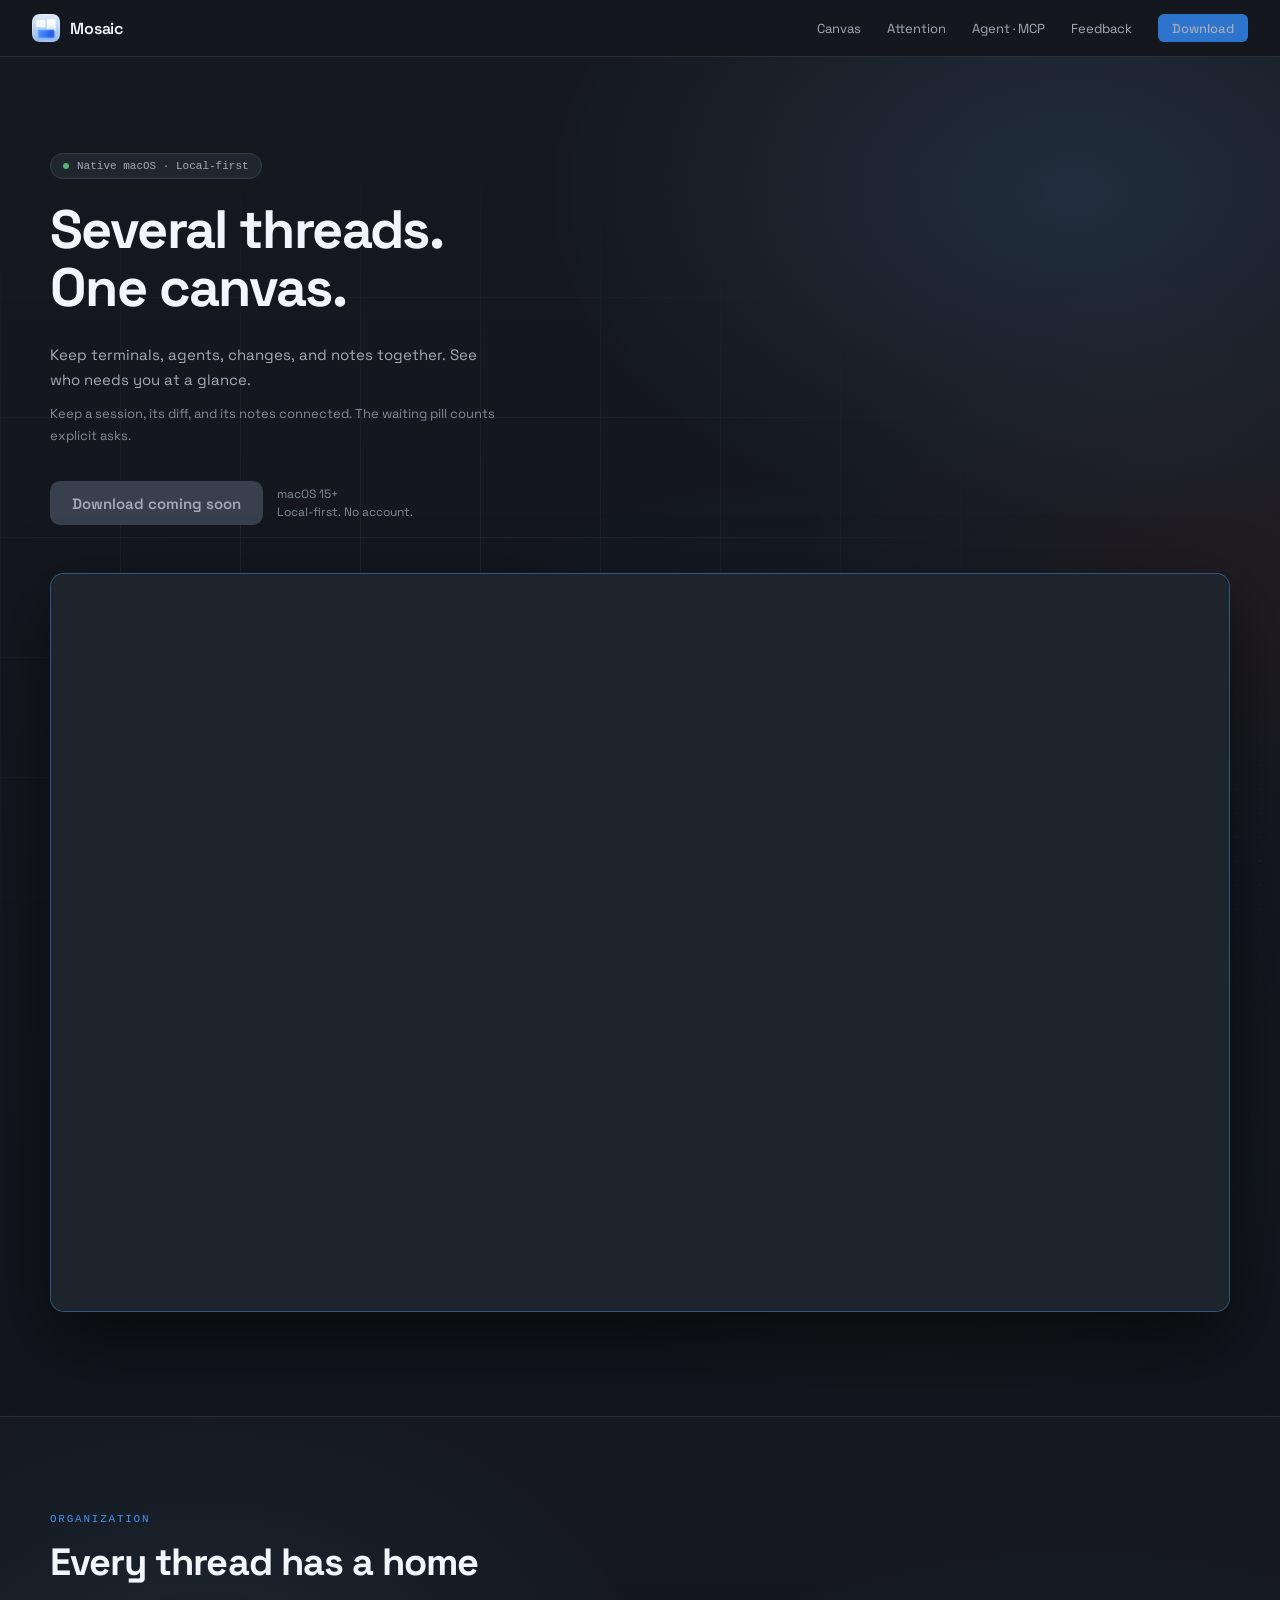
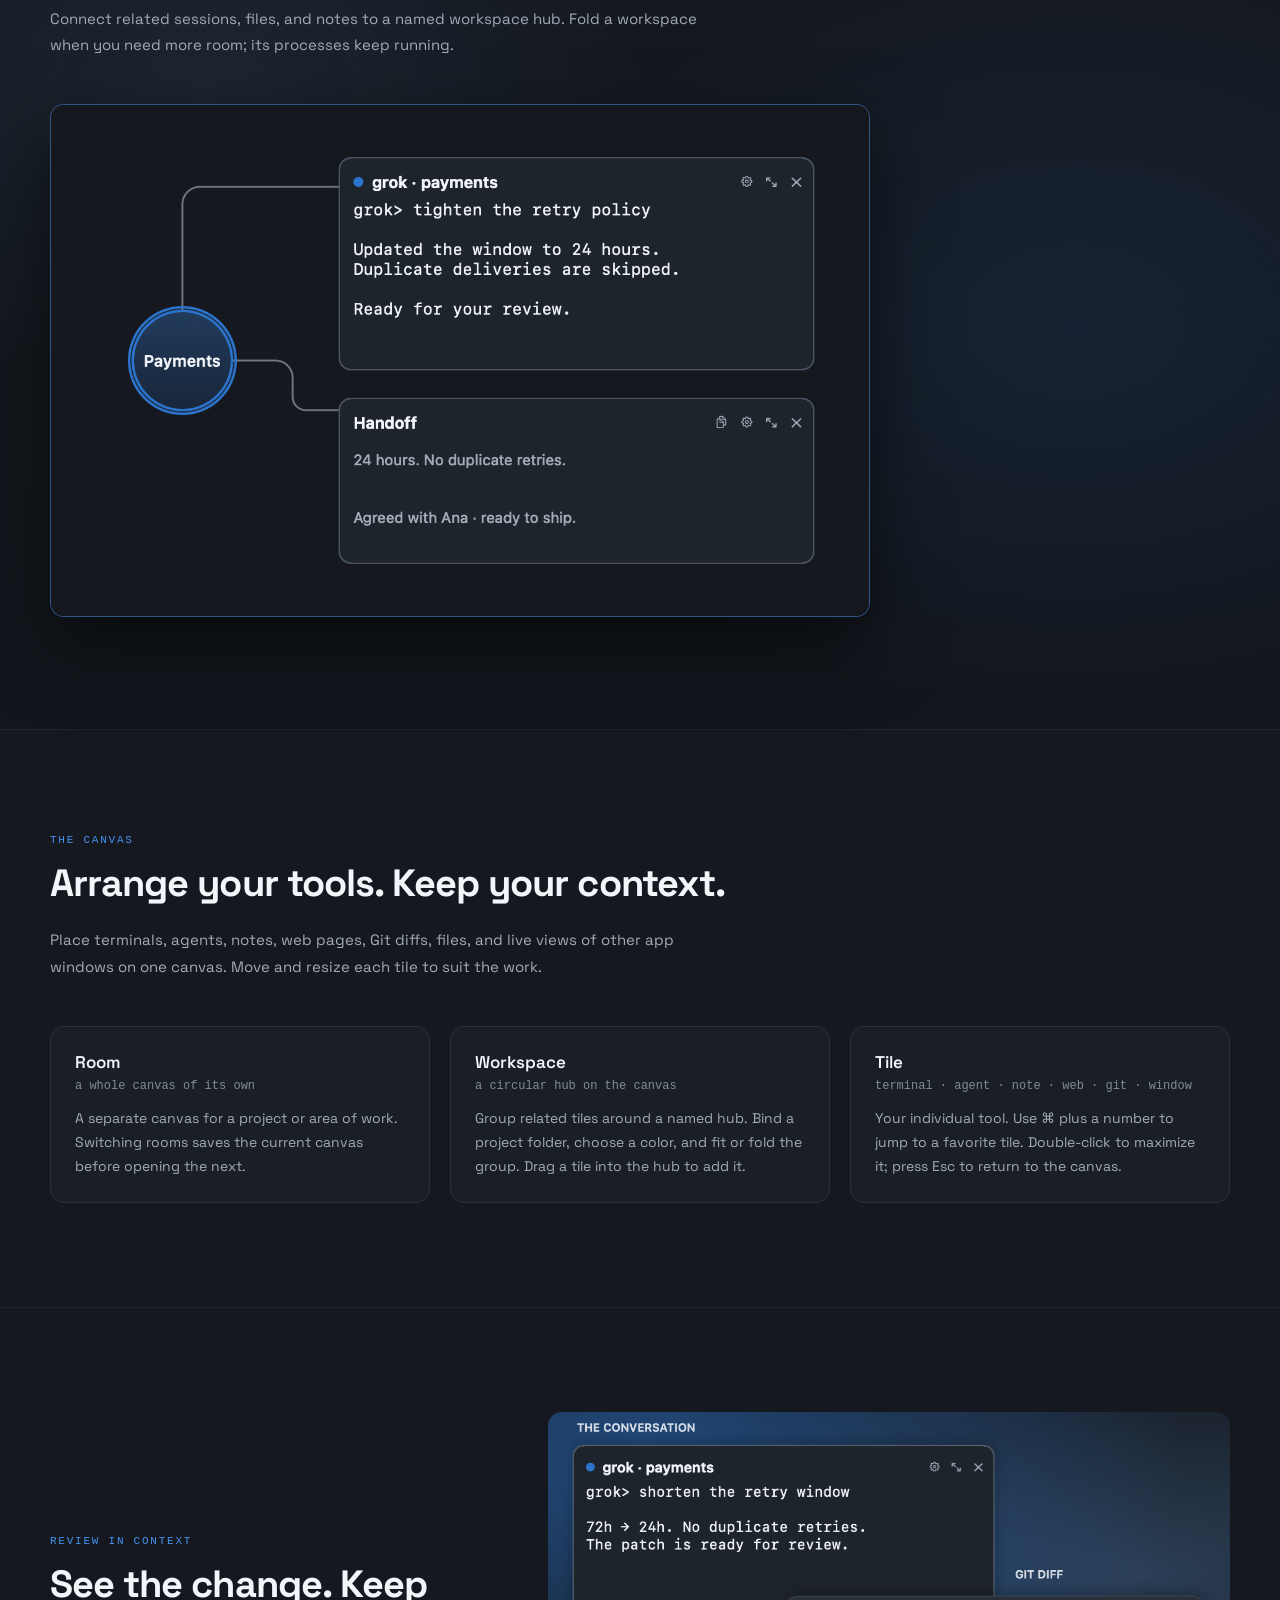
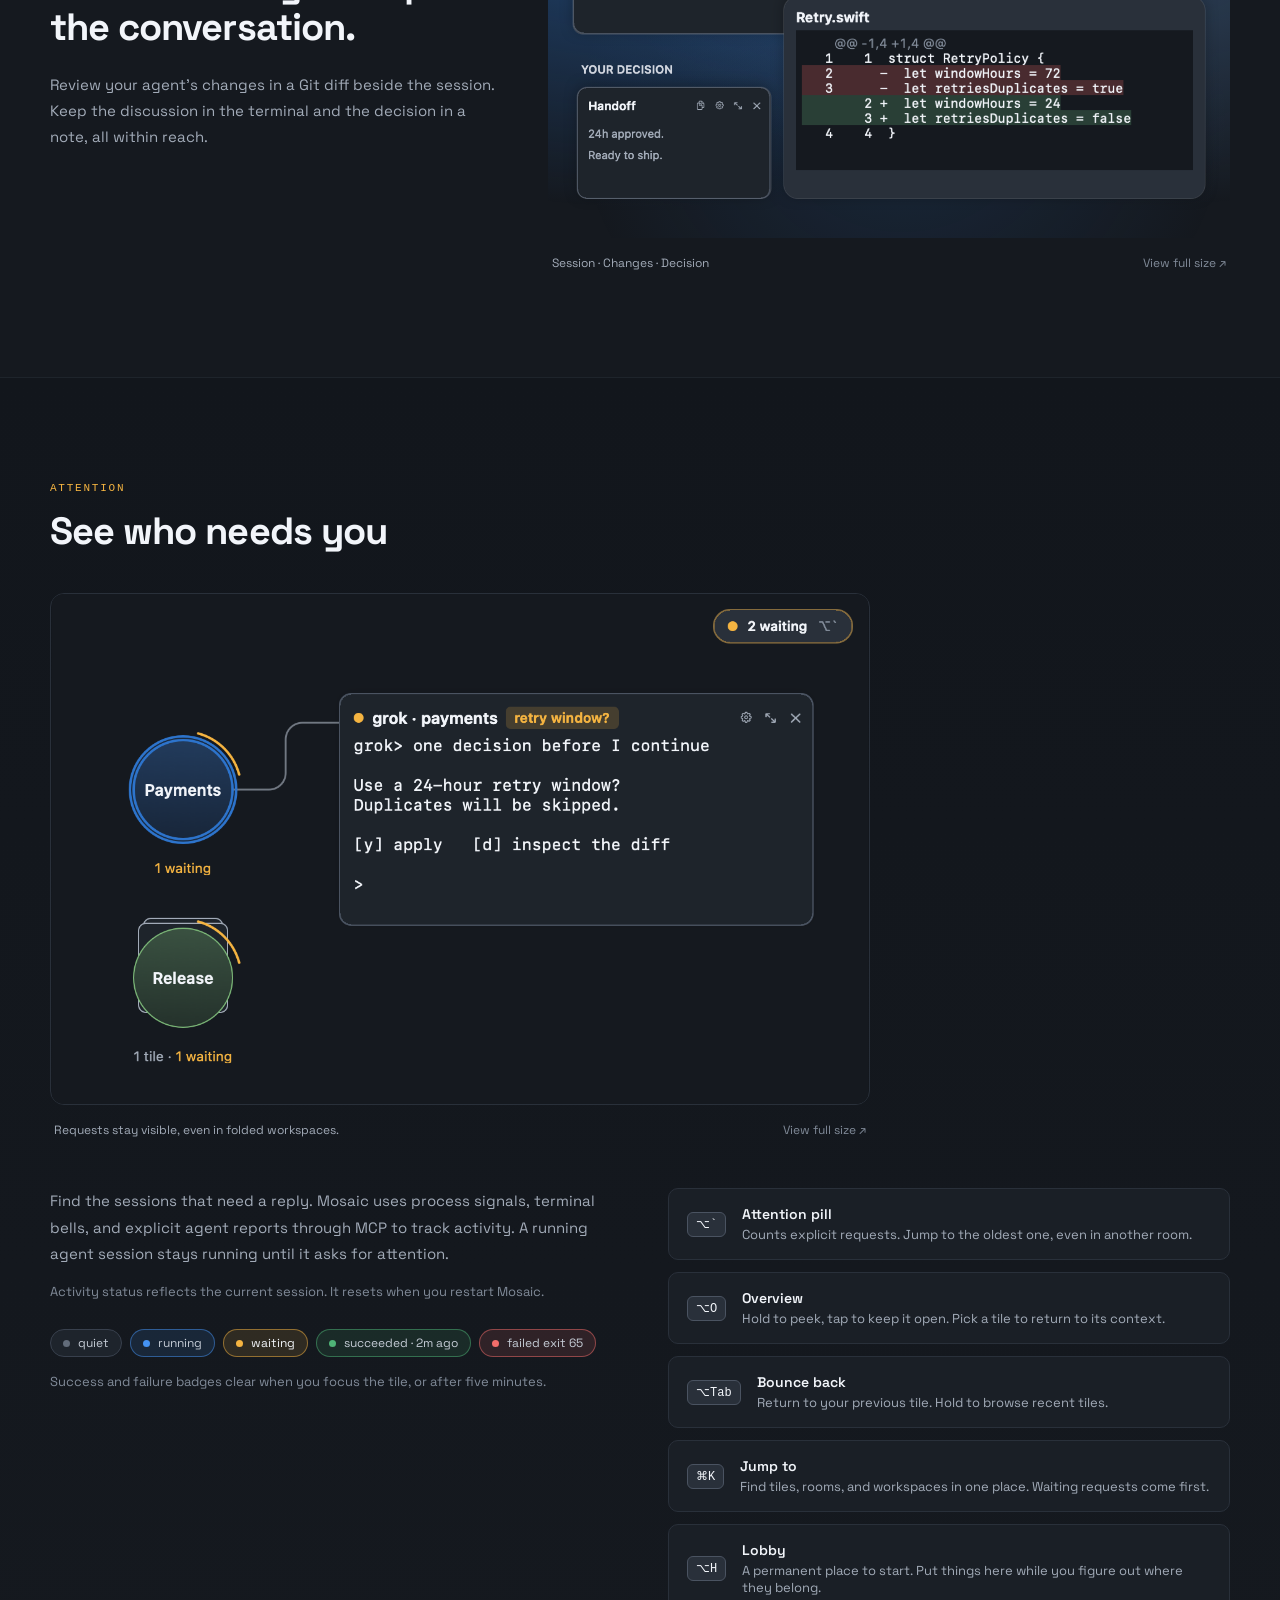
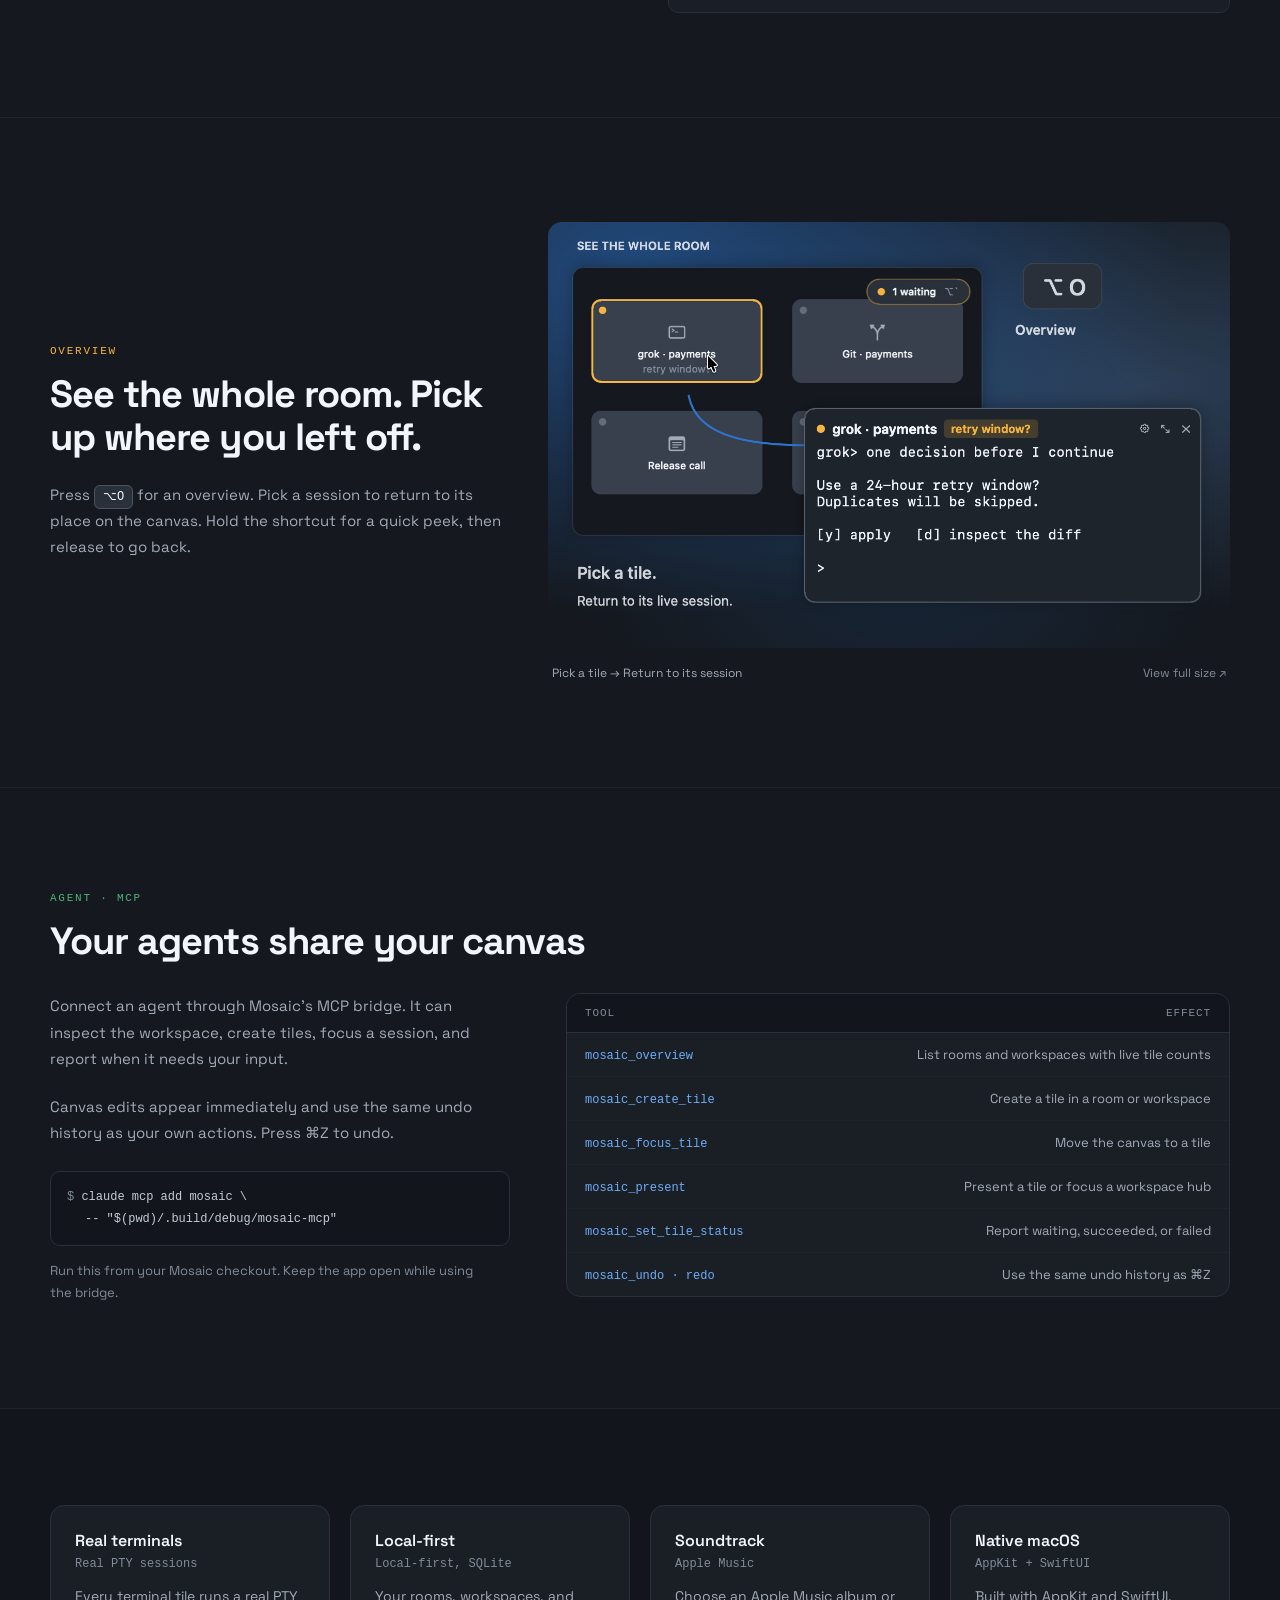
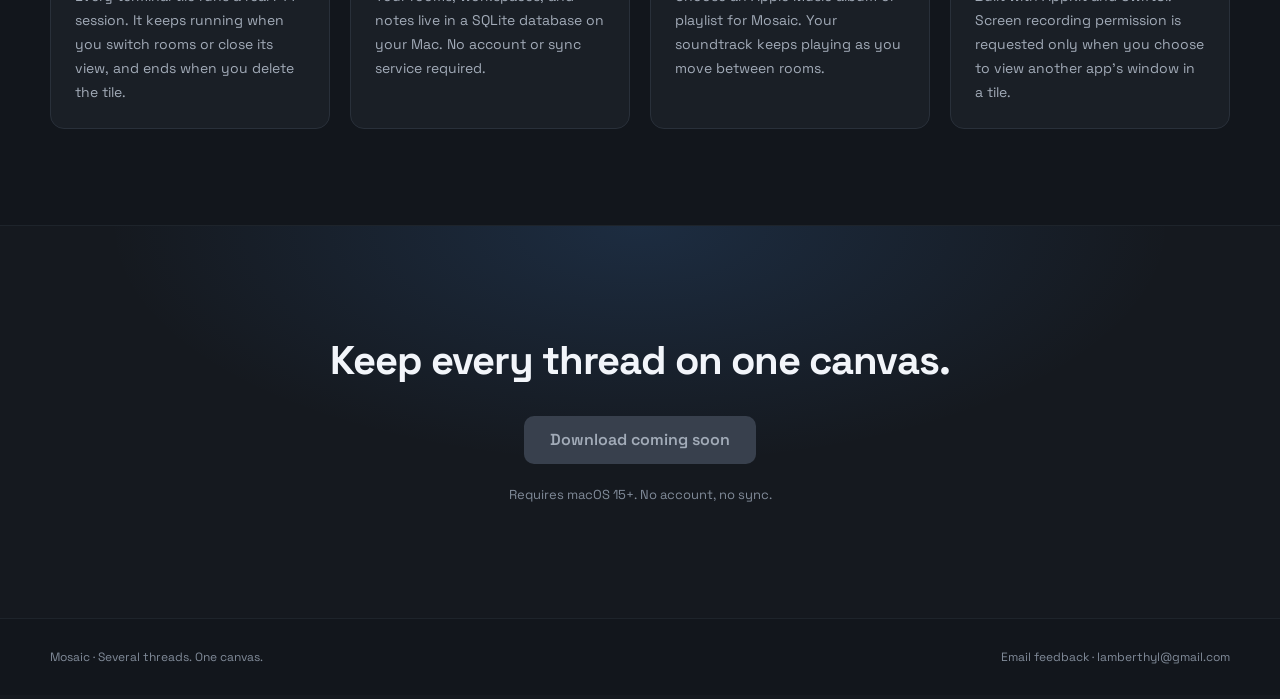
==== index.html @ 49220771 "Give the download notes stable ids The Mosaic publish pipeline replaces these two elements so a prev" ====
<!DOCTYPE html>
<html lang="en">
<head>
  <meta charset="utf-8">
  <meta name="viewport" content="width=device-width, initial-scale=1">
  <title>Mosaic — Several threads. One canvas.</title>
  <meta name="description" content="Keep terminals, agents, changes, and notes together. See who needs you. Native macOS. Local-first.">
  <meta property="og:title" content="Mosaic">
  <meta property="og:description" content="Several threads. One canvas.。">
  <meta property="og:image" content="assets/hero-hubs-dark.png">
  <meta name="theme-color" content="#15191F">
  <link rel="icon" type="image/png" href="assets/favicon.png">
  <link rel="apple-touch-icon" href="assets/apple-touch-icon.png">
  <link rel="preconnect" href="https://fonts.googleapis.com">
  <link rel="preconnect" href="https://fonts.gstatic.com" crossorigin>
  <link href="https://fonts.googleapis.com/css2?family=Space+Grotesk:wght@400;500;600;700&amp;display=swap" rel="stylesheet">
  <link rel="stylesheet" href="styles.css">
</head>
<body>
  <nav class="nav">
    <a class="brand" href="./">
      <img src="assets/icon.png" width="28" height="28" alt="">
      Mosaic
    </a>
    <div class="nav-links">
      <a href="#canvas">Canvas</a>
      <a href="#attention">Attention</a>
      <a href="#agent">Agent · MCP</a>
      <a href="mailto:lamberthyl@gmail.com?subject=Mosaic%20Feedback">Feedback</a>
      <a class="btn" href="#download">Download</a>
    </div>
  </nav>

  <header class="hero">
    <div class="hero-grid-a"></div>
    <div class="hero-grid-b"></div>
    <div class="hero-inner">
      <div class="hero-copy">
        <div class="kicker"><span class="live"></span>Native macOS · Local-first</div>
        <h1>Several threads.<br>One canvas.</h1>
        <p class="hero-description">Keep terminals, agents, changes, and notes together. See who needs you at a glance.</p>
        <p class="en-sub">Keep a session, its diff, and its notes connected. The waiting pill counts explicit asks.</p>
        <div class="cta-row">
          <span class="btn btn-lg btn-disabled" aria-disabled="true">Download coming soon</span>
          <span class="cta-note" id="mosaic-download-note">macOS 15+<br>Local-first. No account.</span>
        </div>
      </div>
      <figure class="hero-frame">
        <picture>
          <source type="image/webp" media="(max-width: 767px)" srcset="assets/tour-ground-dark.webp">
          <source media="(max-width: 767px)" srcset="assets/tour-ground-dark.png">
          <source type="image/webp" srcset="assets/hero-hubs-dark.webp">
          <img
            src="assets/hero-hubs-dark.png"
            width="1440"
            height="900"
            fetchpriority="high"
            decoding="async"
            alt="The Payments Hub on the Mosaic canvas, connected to its session and notes.">
        </picture>
      </figure>
    </div>
  </header>

  <section class="section shots" aria-labelledby="shots-title">
    <div class="wrap">
      <div class="shots-copy">
        <div class="eyebrow canvas">Organization</div>
        <h2 id="shots-title">Every thread has a home</h2>
        <p class="body">Connect related sessions, files, and notes to a named workspace hub. Fold a workspace when you need more room; its processes keep running.</p>
      </div>
      <figure class="membership-frame">
        <picture>
          <source type="image/webp" srcset="assets/tour-ground-dark.webp">
          <img
            src="assets/tour-ground-dark.png"
            width="660"
            height="412"
            loading="lazy"
            decoding="async"
            alt="The Payments Hub connects a grok session and a Handoff note recording the decision to use a 24-hour retry window.">
        </picture>
      </figure>
    </div>
  </section>

  <section class="section" id="canvas">
    <div class="wrap">
      <div class="eyebrow canvas">The canvas</div>
      <h2>Arrange your tools. Keep your context.</h2>
      <p class="body">Place terminals, agents, notes, web pages, Git diffs, files, and live views of other app windows on one canvas. Move and resize each tile to suit the work.</p>
      <div class="cards-3">
        <article class="card">
          <h3>Room</h3>
          <div class="en">a whole canvas of its own</div>
          <p>A separate canvas for a project or area of work. Switching rooms saves the current canvas before opening the next.</p>
        </article>
        <article class="card">
          <h3>Workspace</h3>
          <div class="en">a circular hub on the canvas</div>
          <p>Group related tiles around a named hub. Bind a project folder, choose a color, and fit or fold the group. Drag a tile into the hub to add it.</p>
        </article>
        <article class="card">
          <h3>Tile</h3>
          <div class="en">terminal · agent · note · web · git · window</div>
          <p>Your individual tool. Use ⌘ plus a number to jump to a favorite tile. Double-click to maximize it; press Esc to return to the canvas.</p>
        </article>
      </div>
    </div>
  </section>

  <section class="section review-story" aria-labelledby="review-title">
    <div class="wrap feature-story">
      <div>
        <div class="eyebrow canvas">Review in context</div>
        <h2 id="review-title">See the change. Keep the conversation.</h2>
        <p class="body">Review your agent’s changes in a Git diff beside the session. Keep the discussion in the terminal and the decision in a note, all within reach.</p>
      </div>
      <figure class="tour-art layered-art">
        <a href="assets/tour-beside-dark.png" aria-label="Enlarge the session, Git diff, and decision note">
          <picture>
            <source type="image/webp" srcset="assets/tour-beside-dark.webp">
            <img src="assets/tour-beside-dark.png" width="660" height="412" loading="lazy" decoding="async"
              alt="A layered session, Git diff, and decision note: change the retry window from 72 to 24 hours and disable duplicate retries.">
          </picture>
        </a>
        <figcaption>Session · Changes · Decision <span>View full size ↗</span></figcaption>
      </figure>
    </div>
  </section>

  <section class="section ink" id="attention">
    <div class="wrap">
      <div class="eyebrow attention">Attention</div>
      <h2>See who needs you</h2>
      <figure class="tour-art waiting-art">
        <a href="assets/tour-waiting-dark.png" aria-label="Enlarge the waiting requests example">
          <picture>
            <source type="image/webp" srcset="assets/tour-waiting-dark.webp">
            <img src="assets/tour-waiting-dark.png" width="660" height="412" loading="lazy" decoding="async"
              alt="The 2 waiting pill counts a retry-window question in Payments and another request inside the folded Release Hub.">
          </picture>
        </a>
        <figcaption>Requests stay visible, even in folded workspaces. <span>View full size ↗</span></figcaption>
      </figure>
      <div class="attention-grid">
        <div>
          <p class="body" style="margin-top:0">Find the sessions that need a reply. Mosaic uses process signals, terminal bells, and explicit agent reports through MCP to track activity. A running agent session stays running until it asks for attention.</p>
          <p class="muted">Activity status reflects the current session. It resets when you restart Mosaic.</p>
          <div class="status-row">
            <span class="status quiet"><span class="dot"></span>quiet</span>
            <span class="status running"><span class="dot"></span>running</span>
            <span class="status waiting"><span class="dot"></span>waiting</span>
            <span class="status succeeded"><span class="dot"></span>succeeded · 2m ago</span>
            <span class="status failed"><span class="dot"></span>failed exit 65</span>
          </div>
          <p class="muted">Success and failure badges clear when you focus the tile, or after five minutes.</p>
        </div>
        <div class="keys">
          <div class="key-row">
            <kbd>⌥`</kbd>
            <div><strong>Attention pill</strong><span>Counts explicit requests. Jump to the oldest one, even in another room.</span></div>
          </div>
          <div class="key-row">
            <kbd>⌥O</kbd>
            <div><strong>Overview</strong><span>Hold to peek, tap to keep it open. Pick a tile to return to its context.</span></div>
          </div>
          <div class="key-row">
            <kbd>⌥Tab</kbd>
            <div><strong>Bounce back</strong><span>Return to your previous tile. Hold to browse recent tiles.</span></div>
          </div>
          <div class="key-row">
            <kbd>⌘K</kbd>
            <div><strong>Jump to</strong><span>Find tiles, rooms, and workspaces in one place. Waiting requests come first.</span></div>
          </div>
          <div class="key-row">
            <kbd>⌥H</kbd>
            <div><strong>Lobby</strong><span>A permanent place to start. Put things here while you figure out where they belong.</span></div>
          </div>
        </div>
      </div>
    </div>
  </section>

  <section class="section overview-story" aria-labelledby="overview-title">
    <div class="wrap feature-story">
      <div>
        <div class="eyebrow attention">Overview</div>
        <h2 id="overview-title">See the whole room. Pick up where you left off.</h2>
        <p class="body">Press <kbd>⌥O</kbd> for an overview. Pick a session to return to its place on the canvas. Hold the shortcut for a quick peek, then release to go back.</p>
      </div>
      <figure class="tour-art layered-art">
        <a href="assets/tour-glance-dark.png" aria-label="Enlarge the overview-to-session example">
          <picture>
            <source type="image/webp" srcset="assets/tour-glance-dark.webp">
            <img src="assets/tour-glance-dark.png" width="660" height="412" loading="lazy" decoding="async"
              alt="Open the overview with ⌥O, select the waiting grok payments card, and return to the same session asking about the retry window.">
          </picture>
        </a>
        <figcaption>Pick a tile → Return to its session <span>View full size ↗</span></figcaption>
      </figure>
    </div>
  </section>

  <section class="section" id="agent">
    <div class="wrap">
      <div class="eyebrow agent">Agent · MCP</div>
      <h2>Your agents share your canvas</h2>
      <div class="agent-grid">
        <div>
          <p class="body" style="margin-top:0">Connect an agent through Mosaic’s MCP bridge. It can inspect the workspace, create tiles, focus a session, and report when it needs your input.</p>
          <p class="body">Canvas edits appear immediately and use the same undo history as your own actions. Press ⌘Z to undo.</p>
          <div class="cli">
            <div><span class="dim">$</span> claude mcp add mosaic \</div>
            <div class="pad">-- "$(pwd)/.build/debug/mosaic-mcp"</div>
          </div>
          <p class="muted">Run this from your Mosaic checkout. Keep the app open while using the bridge.</p>
        </div>
        <div class="tools">
          <div class="tools-head"><span>Tool</span><span>Effect</span></div>
          <div class="tools-row"><code>mosaic_overview</code><span>List rooms and workspaces with live tile counts</span></div>
          <div class="tools-row"><code>mosaic_create_tile</code><span>Create a tile in a room or workspace</span></div>
          <div class="tools-row"><code>mosaic_focus_tile</code><span>Move the canvas to a tile</span></div>
          <div class="tools-row"><code>mosaic_present</code><span>Present a tile or focus a workspace hub</span></div>
          <div class="tools-row"><code>mosaic_set_tile_status</code><span>Report waiting, succeeded, or failed</span></div>
          <div class="tools-row"><code>mosaic_undo · redo</code><span>Use the same undo history as ⌘Z</span></div>
        </div>
      </div>
    </div>
  </section>

  <section class="section" style="padding-top:96px;padding-bottom:96px;background:#12161C">
    <div class="wrap cards-4">
      <article class="card">
        <h3>Real terminals</h3>
        <div class="en">Real PTY sessions</div>
        <p>Every terminal tile runs a real PTY session. It keeps running when you switch rooms or close its view, and ends when you delete the tile.</p>
      </article>
      <article class="card">
        <h3>Local-first</h3>
        <div class="en">Local-first, SQLite</div>
        <p>Your rooms, workspaces, and notes live in a SQLite database on your Mac. No account or sync service required.</p>
      </article>
      <article class="card">
        <h3>Soundtrack</h3>
        <div class="en">Apple Music</div>
        <p>Choose an Apple Music album or playlist for Mosaic. Your soundtrack keeps playing as you move between rooms.</p>
      </article>
      <article class="card">
        <h3>Native macOS</h3>
        <div class="en">AppKit + SwiftUI</div>
        <p>Built with AppKit and SwiftUI. Screen recording permission is requested only when you choose to view another app’s window in a tile.</p>
      </article>
    </div>
  </section>

  <section class="download" id="download">
    <h2>Keep every thread on one canvas.</h2>
    <div class="cta-row">
      <span class="btn btn-lg btn-xl btn-disabled" aria-disabled="true">Download coming soon</span>
    </div>
    <p class="muted" id="mosaic-download-disclaimer" style="margin-top:20px">Requires macOS 15+. No account, no sync.</p>
  </section>

  <footer class="foot">
    <div class="foot-inner">
      <span>Mosaic · Several threads. One canvas.</span>
      <a href="mailto:lamberthyl@gmail.com?subject=Mosaic%20Feedback">Email feedback · lamberthyl@gmail.com</a>
    </div>
  </footer>
</body>
</html>
---- styles.css ----
:root {
  --slate-50: #f2f5fa;
  --slate-100: #e1e6ed;
  --slate-200: #c5ccd6;
  --slate-300: #a2abb8;
  --slate-400: #818b99;
  --slate-600: #4a5361;
  --slate-700: #38404d;
  --slate-800: #29303a;
  --slate-900: #1e242b;
  --slate-950: #15191f;
  --ink: #12161c;
  --accent: #2d74cc;
  --accent-hover: #4492f2;
  --accent-soft: #6fadf7;
  --waiting: #f5b441;
  --succeeded: #4fb477;
  --danger: #f26d6a;
  --hairline: #29303a;
  --font: "Space Grotesk", -apple-system, BlinkMacSystemFont, "PingFang SC",
    "Hiragino Sans GB", sans-serif;
  --mono: ui-monospace, SFMono-Regular, Menlo, monospace;
  --radius-s: 6px;
  --radius-m: 10px;
  --radius-l: 14px;
}

*,
*::before,
*::after {
  box-sizing: border-box;
}

html {
  color-scheme: dark;
  background: var(--slate-950);
  scroll-behavior: smooth;
}

html,
body {
  margin: 0;
  min-height: 100%;
}

body {
  font-family: var(--font);
  color: var(--slate-50);
  background: var(--slate-950);
  -webkit-font-smoothing: antialiased;
}

img {
  max-width: 100%;
  height: auto;
  display: block;
}

a {
  color: var(--accent-soft);
  text-decoration: none;
}

a:hover {
  color: #a9cdfa;
}

::selection {
  background: rgba(68, 146, 242, 0.32);
}

.wrap {
  width: min(1180px, 100%);
  margin-inline: auto;
}

.nav {
  position: sticky;
  top: 0;
  z-index: 40;
  display: flex;
  align-items: center;
  justify-content: space-between;
  gap: 24px;
  padding: 14px 32px;
  background: rgba(21, 25, 31, 0.82);
  backdrop-filter: blur(18px);
  -webkit-backdrop-filter: blur(18px);
  border-bottom: 1px solid var(--hairline);
}

.brand {
  display: flex;
  align-items: center;
  gap: 10px;
  color: var(--slate-50);
  font-size: 16px;
  font-weight: 600;
  letter-spacing: -0.01em;
}

.brand img {
  width: 28px;
  height: 28px;
  border-radius: 6px;
}

.nav-links {
  display: flex;
  align-items: center;
  gap: 26px;
  font-size: 13px;
}

.nav-links a {
  color: var(--slate-300);
}

.nav-links a:hover {
  color: var(--slate-50);
}

.btn {
  display: inline-flex;
  align-items: center;
  height: 28px;
  padding: 0 14px;
  border-radius: var(--radius-s);
  background: var(--accent);
  color: #fff;
  font-weight: 500;
}

.btn:hover {
  background: var(--accent-hover);
  color: #fff;
}

.btn-lg {
  height: 44px;
  padding: 0 22px;
  border-radius: var(--radius-m);
  font-size: 15px;
  font-weight: 600;
}

.btn-xl {
  height: 48px;
  padding: 0 26px;
  font-size: 16px;
}

.btn-ghost {
  background: transparent;
  border: 1px solid var(--slate-700);
  color: var(--slate-200);
}

.btn-ghost:hover {
  border-color: var(--slate-600);
  color: var(--slate-50);
}

.btn-disabled,
.btn[aria-disabled="true"] {
  background: var(--slate-700);
  color: var(--slate-300);
  pointer-events: none;
}

.hero {
  position: relative;
  padding: 96px 32px 104px;
  background:
    radial-gradient(780px 520px at 84% 10%, rgba(111, 173, 247, 0.14), transparent 68%),
    radial-gradient(620px 440px at 96% 38%, rgba(242, 109, 106, 0.06), transparent 70%),
    radial-gradient(600px 420px at 72% 78%, rgba(79, 180, 119, 0.06), transparent 72%),
    radial-gradient(680px 520px at 64% 58%, rgba(45, 116, 204, 0.11), transparent 72%),
    linear-gradient(#15191f, #12161c);
  border-bottom: 1px solid var(--hairline);
  overflow: hidden;
}

.hero-grid-a,
.hero-grid-b {
  position: absolute;
  inset: 0;
  pointer-events: none;
}

.hero-grid-a {
  background-image:
    linear-gradient(#29303a 1px, transparent 1px),
    linear-gradient(90deg, #29303a 1px, transparent 1px);
  background-size: 120px 120px;
  opacity: 0.5;
  mask-image: radial-gradient(900px 600px at 30% 40%, #000 20%, transparent 78%);
}

.hero-grid-b {
  background-image: radial-gradient(#38404d 1.2px, transparent 1.2px);
  background-size: 24px 24px;
  opacity: 0.35;
  mask-image: radial-gradient(760px 460px at 72% 58%, #000 10%, transparent 72%);
}

.hero-inner {
  position: relative;
  max-width: 1180px;
  margin: 0 auto;
  display: flex;
  flex-direction: column;
  align-items: stretch;
  gap: 48px;
}

.hero-copy {
  max-width: 640px;
}

.kicker {
  display: inline-flex;
  align-items: center;
  gap: 8px;
  height: 26px;
  padding: 0 12px;
  border-radius: 13px;
  border: 1px solid var(--slate-700);
  background: rgba(41, 48, 58, 0.6);
  font-size: 11px;
  color: var(--slate-300);
  font-family: var(--mono);
}

.kicker .live {
  width: 6px;
  height: 6px;
  border-radius: 50%;
  background: var(--succeeded);
}

h1 {
  margin: 22px 0 0;
  font-size: 54px;
  line-height: 1.08;
  font-weight: 700;
  letter-spacing: -0.03em;
  text-wrap: balance;
}

.en-lead {
  margin: 14px 0 0;
  font-size: 19px;
  line-height: 1.35;
  font-weight: 500;
  color: var(--slate-200);
  letter-spacing: -0.01em;
}

.hero-description {
  margin: 24px 0 0;
  font-size: 15px;
  line-height: 1.72;
  color: var(--slate-300);
  max-width: 460px;
  text-wrap: pretty;
}

.en-sub {
  margin: 10px 0 0;
  font-size: 13px;
  line-height: 1.7;
  color: var(--slate-400);
  max-width: 460px;
  text-wrap: pretty;
}

.cta-row {
  display: flex;
  align-items: center;
  flex-wrap: wrap;
  gap: 14px;
  margin-top: 34px;
}

.cta-note {
  font-size: 12px;
  color: var(--slate-400);
  line-height: 1.5;
}

.hero-frame {
  position: relative;
  z-index: 1;
  margin: 0;
  border: 1px solid rgba(68, 146, 242, 0.45);
  border-radius: var(--radius-l);
  overflow: hidden;
  background: var(--slate-900);
  box-shadow: 0 28px 72px rgba(0, 0, 0, 0.56);
}

.hero-frame img {
  width: 100%;
  height: auto;
  aspect-ratio: 1440 / 900;
  object-fit: contain;
  background: var(--slate-900);
}

.eyebrow {
  font-family: var(--mono);
  font-size: 11px;
  letter-spacing: 0.16em;
  text-transform: uppercase;
}

.eyebrow.canvas { color: var(--accent-hover); }
.eyebrow.attention { color: var(--waiting); }
.eyebrow.agent { color: var(--succeeded); }

.section {
  padding: 104px 32px;
  border-bottom: 1px solid var(--slate-900);
}

.section.ink {
  background: linear-gradient(#12161c, #15191f);
}

h2 {
  margin: 16px 0 0;
  font-size: 38px;
  line-height: 1.14;
  font-weight: 700;
  letter-spacing: -0.025em;
  max-width: 680px;
  text-wrap: balance;
}

.h2-en {
  margin: 10px 0 0;
  font-size: 17px;
  color: var(--slate-300);
  font-weight: 500;
}

.body {
  margin: 22px 0 0;
  max-width: 680px;
  font-size: 15px;
  line-height: 1.75;
  color: var(--slate-300);
  text-wrap: pretty;
}

.cards-3 {
  display: grid;
  grid-template-columns: repeat(3, 1fr);
  gap: 20px;
  margin-top: 46px;
}

.card {
  padding: 24px;
  border-radius: var(--radius-l);
  border: 1px solid var(--hairline);
  background: #1a1f26;
}

.card h3 {
  margin: 0;
  font-size: 17px;
  font-weight: 600;
}

.card .en {
  margin-top: 6px;
  font-size: 12px;
  color: var(--slate-400);
  font-family: var(--mono);
}

.card p {
  margin: 14px 0 0;
  font-size: 14px;
  line-height: 1.7;
  color: var(--slate-300);
}

.attention-grid {
  display: grid;
  grid-template-columns: minmax(300px, 1fr) minmax(320px, 1fr);
  gap: 56px;
  margin-top: 26px;
  align-items: start;
}

.muted {
  margin: 14px 0 0;
  font-size: 13px;
  line-height: 1.7;
  color: var(--slate-400);
  text-wrap: pretty;
}

.status-row {
  display: flex;
  flex-wrap: wrap;
  gap: 8px;
  margin-top: 26px;
}

.status {
  display: inline-flex;
  align-items: center;
  gap: 8px;
  height: 28px;
  padding: 0 12px;
  border-radius: 14px;
  border: 1px solid var(--slate-700);
  background: rgba(41, 48, 58, 0.5);
  font-size: 12px;
  color: var(--slate-200);
}

.status .dot {
  width: 7px;
  height: 7px;
  border-radius: 50%;
}

.status.running {
  border-color: rgba(68, 146, 242, 0.5);
  background: rgba(68, 146, 242, 0.12);
}
.status.waiting {
  border-color: rgba(245, 180, 65, 0.5);
  background: rgba(245, 180, 65, 0.12);
  color: var(--slate-50);
}
.status.succeeded {
  border-color: rgba(79, 180, 119, 0.5);
  background: rgba(79, 180, 119, 0.12);
}
.status.failed {
  border-color: rgba(242, 109, 106, 0.5);
  background: rgba(242, 109, 106, 0.12);
}

.status.quiet .dot { background: #626c7a; }
.status.running .dot { background: var(--accent-hover); }
.status.waiting .dot { background: var(--waiting); }
.status.succeeded .dot { background: var(--succeeded); }
.status.failed .dot { background: var(--danger); }

.keys {
  display: flex;
  flex-direction: column;
  gap: 12px;
}

.key-row {
  display: flex;
  align-items: center;
  gap: 16px;
  padding: 16px 18px;
  border-radius: var(--radius-m);
  border: 1px solid var(--hairline);
  background: #1a1f26;
}

kbd {
  font-family: var(--mono);
  font-size: 12px;
  color: var(--slate-50);
  background: var(--slate-800);
  border: 1px solid var(--slate-600);
  border-radius: var(--radius-s);
  padding: 4px 8px;
  white-space: nowrap;
}

.key-row strong {
  display: block;
  font-size: 14px;
  font-weight: 600;
}

.key-row span {
  display: block;
  font-size: 13px;
  color: var(--slate-300);
  margin-top: 3px;
}

.agent-grid {
  display: grid;
  grid-template-columns: minmax(300px, 460px) 1fr;
  gap: 56px;
  margin-top: 30px;
  align-items: start;
}

.cli {
  margin-top: 24px;
  padding: 14px 16px;
  border-radius: var(--radius-m);
  border: 1px solid var(--hairline);
  background: var(--ink);
  font-family: var(--mono);
  font-size: 12px;
  line-height: 1.9;
  color: var(--slate-200);
  overflow-x: auto;
}

.cli .dim { color: var(--slate-400); }
.cli .pad { padding-left: 18px; }

.tools {
  border: 1px solid var(--hairline);
  border-radius: var(--radius-l);
  overflow: hidden;
  background: #1a1f26;
}

.tools-head,
.tools-row {
  display: flex;
  align-items: baseline;
  gap: 20px;
  padding: 13px 18px;
}

.tools-head {
  justify-content: space-between;
  background: var(--ink);
  border-bottom: 1px solid var(--hairline);
  font-family: var(--mono);
  font-size: 11px;
  color: var(--slate-400);
  letter-spacing: 0.08em;
  text-transform: uppercase;
}

.tools-row {
  border-bottom: 1px solid var(--slate-900);
}

.tools-row:last-child {
  border-bottom: 0;
}

.tools-row code {
  font-family: var(--mono);
  font-size: 12px;
  color: var(--accent-soft);
  white-space: nowrap;
}

.tools-row span {
  margin-left: auto;
  text-align: right;
  font-size: 13px;
  color: var(--slate-300);
}

.cards-4 {
  display: grid;
  grid-template-columns: repeat(4, 1fr);
  gap: 20px;
}

.cards-4 .card h3 {
  font-size: 16px;
}

.download {
  padding: 112px 32px;
  background:
    radial-gradient(760px 340px at 50% 0%, rgba(68, 146, 242, 0.16), transparent 70%),
    #15191f;
  text-align: center;
}

.download h2 {
  margin: 0 auto;
  font-size: 40px;
  max-width: 16em;
}

.download .h2-en {
  margin-top: 12px;
}

.download .cta-row {
  justify-content: center;
  margin-top: 32px;
}

.foot {
  padding: 30px 32px;
  border-top: 1px solid var(--slate-900);
  background: var(--ink);
}

.foot-inner {
  max-width: 1180px;
  margin: 0 auto;
  display: flex;
  align-items: center;
  justify-content: space-between;
  gap: 20px;
  font-size: 12px;
  color: var(--slate-400);
}

.foot a {
  color: var(--slate-400);
}

.foot a:hover {
  color: var(--slate-200);
}

.foot-links {
  display: flex;
  gap: 20px;
}

.section.shots {
  position: relative;
  padding-top: 96px;
  padding-bottom: 112px;
  background:
    radial-gradient(620px 420px at 16% 30%, rgba(111, 173, 247, 0.09), transparent 72%),
    radial-gradient(760px 520px at 84% 56%, rgba(45, 116, 204, 0.13), transparent 74%),
    linear-gradient(#15191f, #12161c);
}

.shots-copy {
  max-width: 680px;
}

.membership-frame {
  margin: 46px 0 0;
  max-width: 820px;
  border: 1px solid rgba(68, 146, 242, 0.45);
  border-radius: var(--radius-l);
  overflow: hidden;
  background: var(--slate-900);
  box-shadow: 0 28px 72px rgba(0, 0, 0, 0.56);
}

.membership-frame img {
  width: 100%;
  height: auto;
  aspect-ratio: 660 / 412;
  object-fit: contain;
  background: var(--slate-900);
}

.feature-story {
  display: grid;
  grid-template-columns: minmax(260px, 0.8fr) minmax(0, 1.2fr);
  align-items: center;
  gap: 44px;
}

.feature-story h2 { font-size: clamp(28px, 3vw, 38px); }
.tour-art { margin: 0; min-width: 0; }
.tour-art img { width: 100%; aspect-ratio: 660 / 412; object-fit: contain; }
.tour-art a { display: block; border-radius: var(--radius-l); }
.tour-art a:focus-visible { outline: 2px solid var(--accent-soft); outline-offset: 6px; }
.tour-art figcaption {
  display: flex;
  flex-wrap: wrap;
  justify-content: space-between;
  gap: 8px;
  padding: 16px 4px 0;
  color: var(--slate-300);
  font-size: 12px;
  line-height: 1.6;
}
.tour-art figcaption span { color: var(--slate-400); }
.layered-art a {
  background:
    radial-gradient(ellipse at 14% 12%, rgba(45, 116, 204, 0.55), transparent 65%),
    radial-gradient(ellipse at 88% 38%, rgba(111, 173, 247, 0.25), transparent 62%),
    radial-gradient(ellipse at 52% 72%, rgba(45, 116, 204, 0.16), transparent 65%);
}
.waiting-art { max-width: 820px; margin: 40px 0 48px; }
.waiting-art img { border-radius: var(--radius-l); border: 1px solid var(--hairline); }

@media (max-width: 900px) {
  .nav {
    padding-left: 20px;
    padding-right: 20px;
  }

  .nav-links a:not(.btn) {
    display: none;
  }

  .hero,
  .section,
  .download {
    padding-left: 20px;
    padding-right: 20px;
  }

  .hero-inner,
  .attention-grid,
  .agent-grid,
  .cards-3,
  .cards-4 {
    grid-template-columns: 1fr;
  }

  .feature-story { grid-template-columns: 1fr; gap: 32px; }

  .section.shots {
    padding-top: 88px;
    padding-bottom: 88px;
  }

  h1 {
    font-size: 40px;
  }
}

@media (prefers-reduced-motion: reduce) {
  html { scroll-behavior: auto; }
}

[id] { scroll-margin-top: 88px; }

.foot-inner { flex-wrap: wrap; }
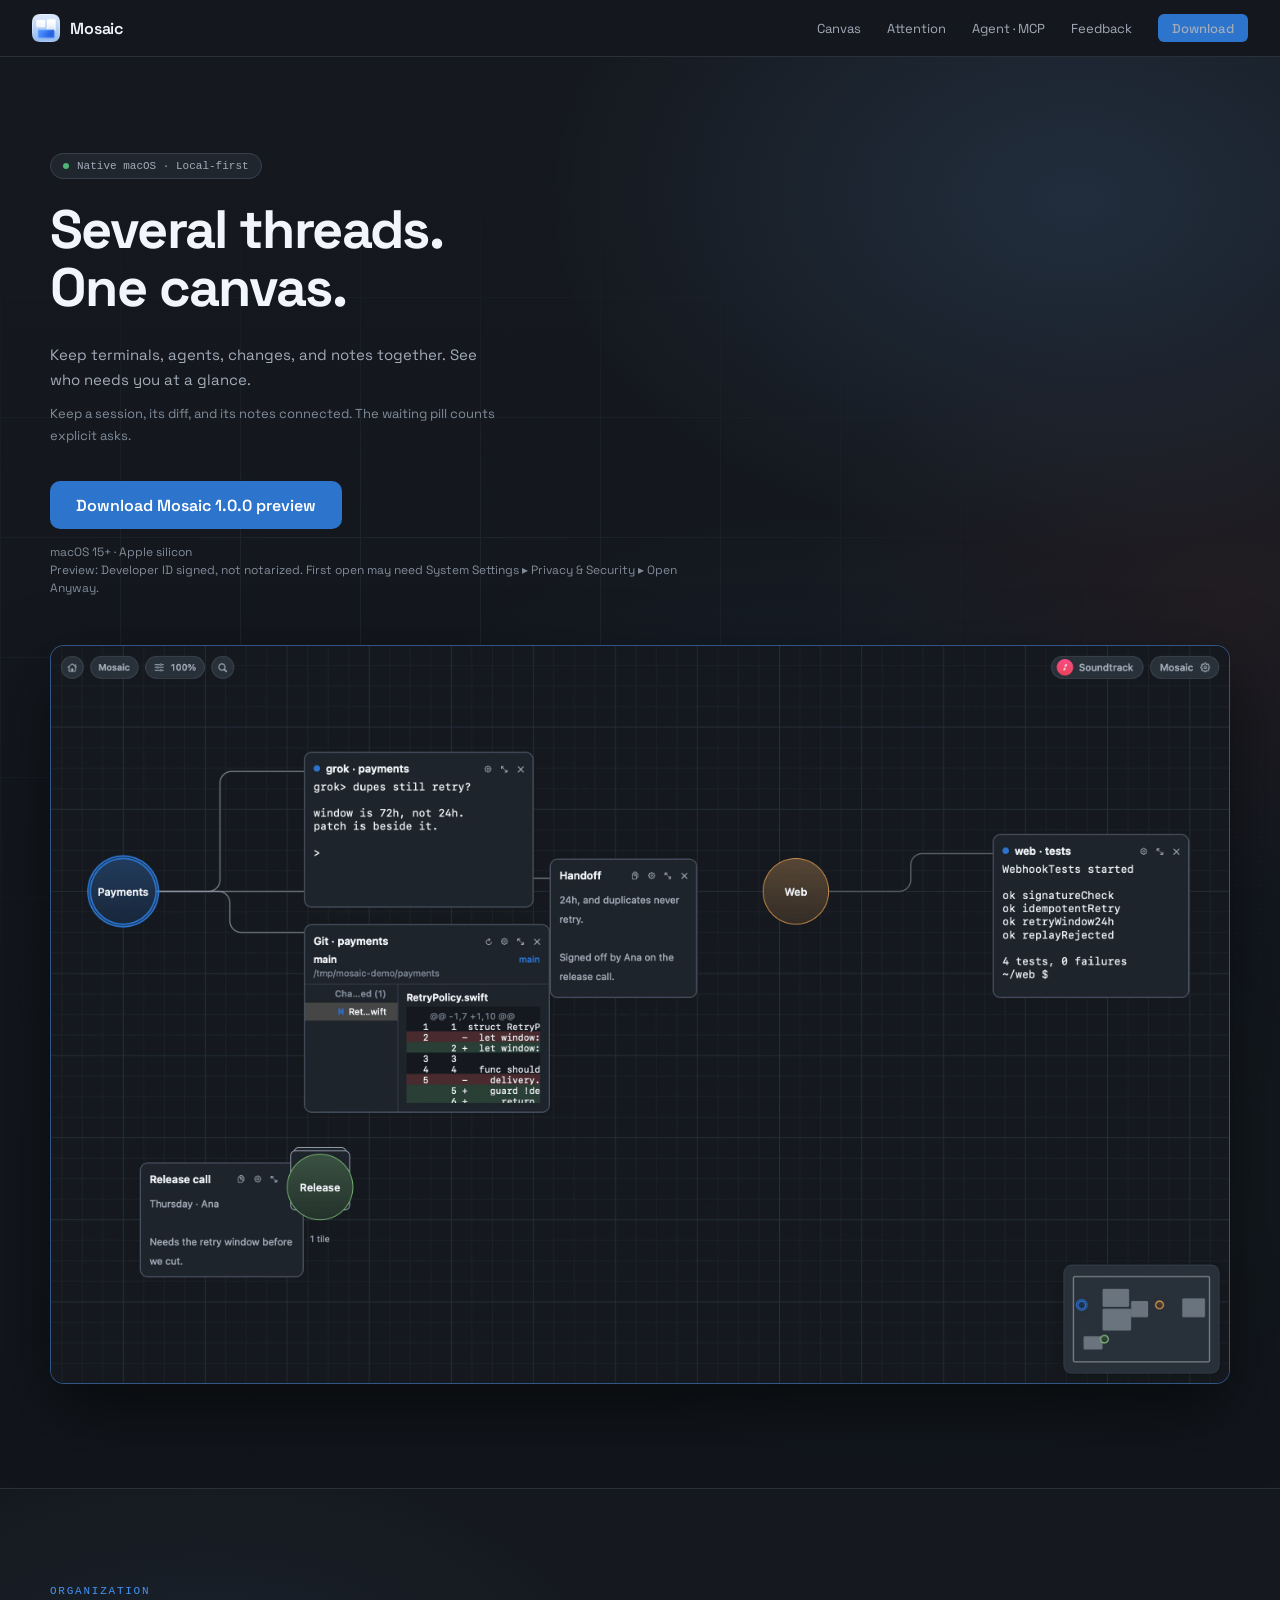
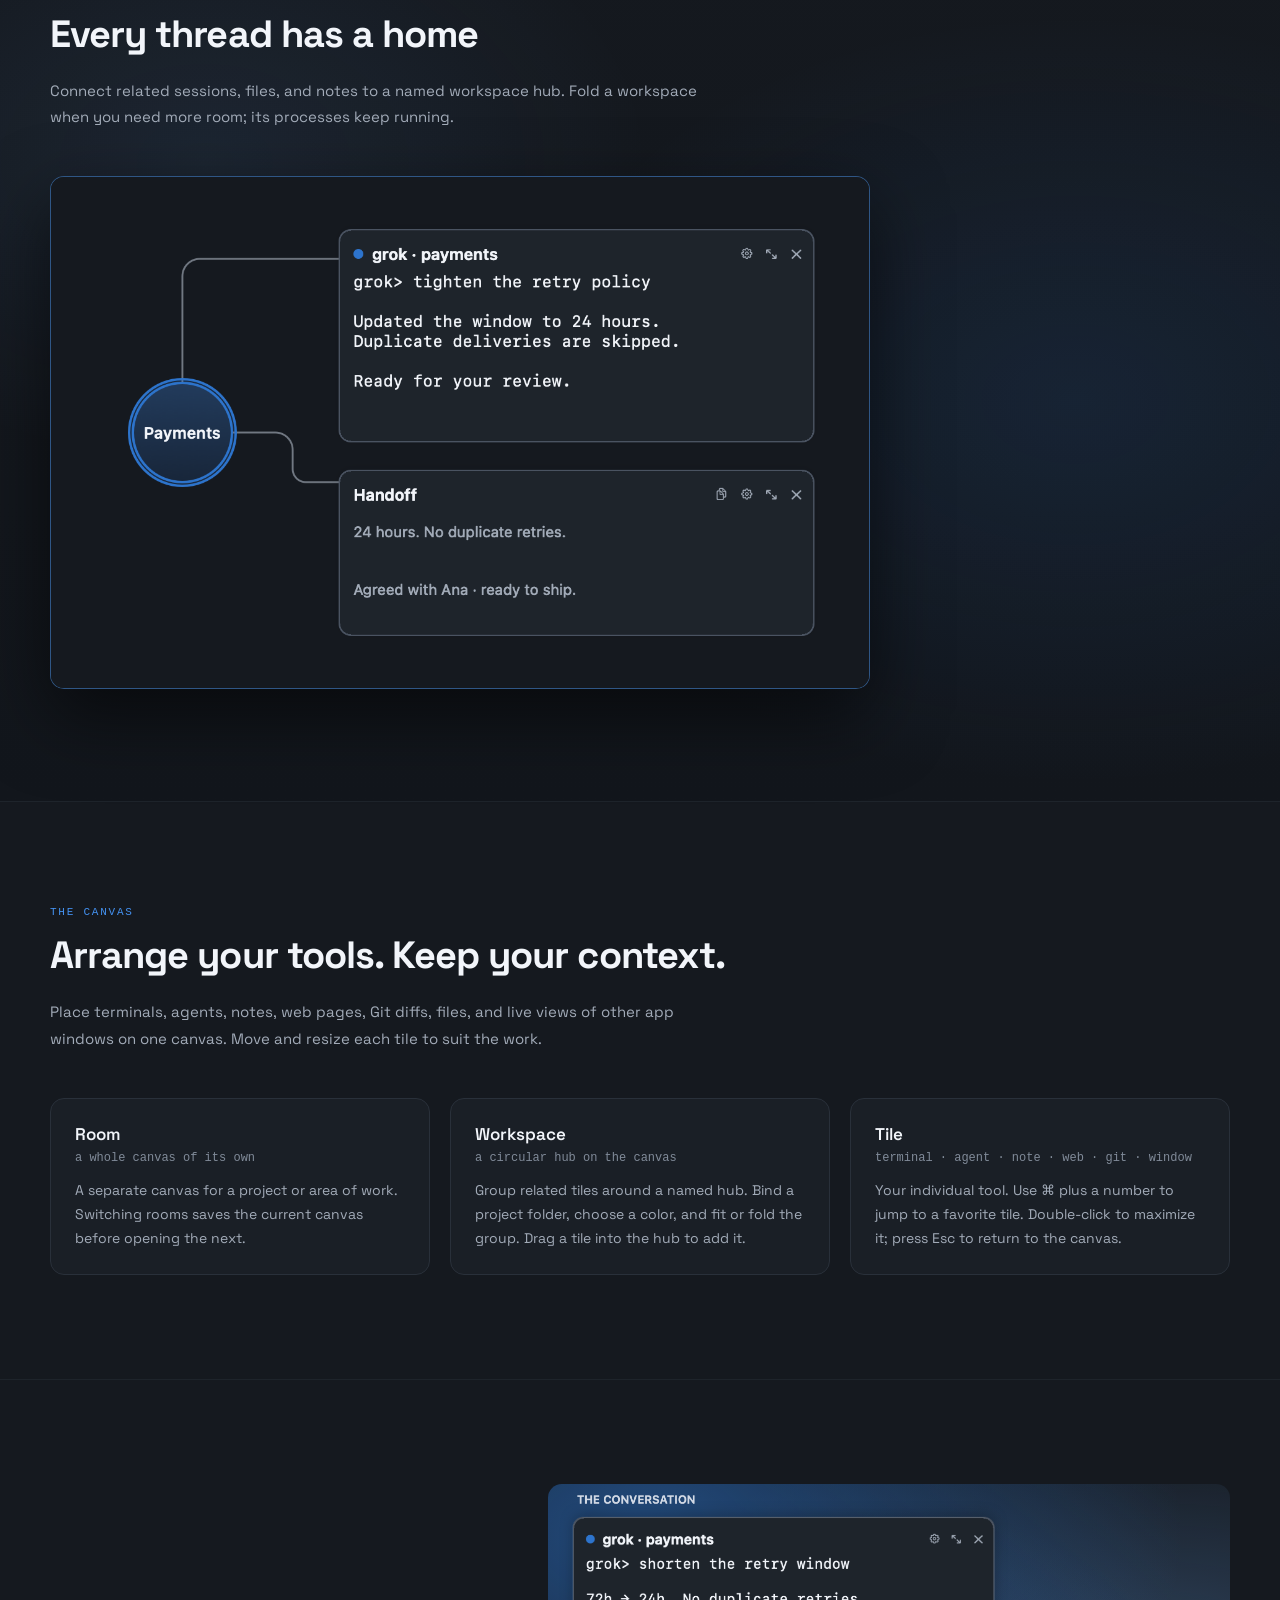
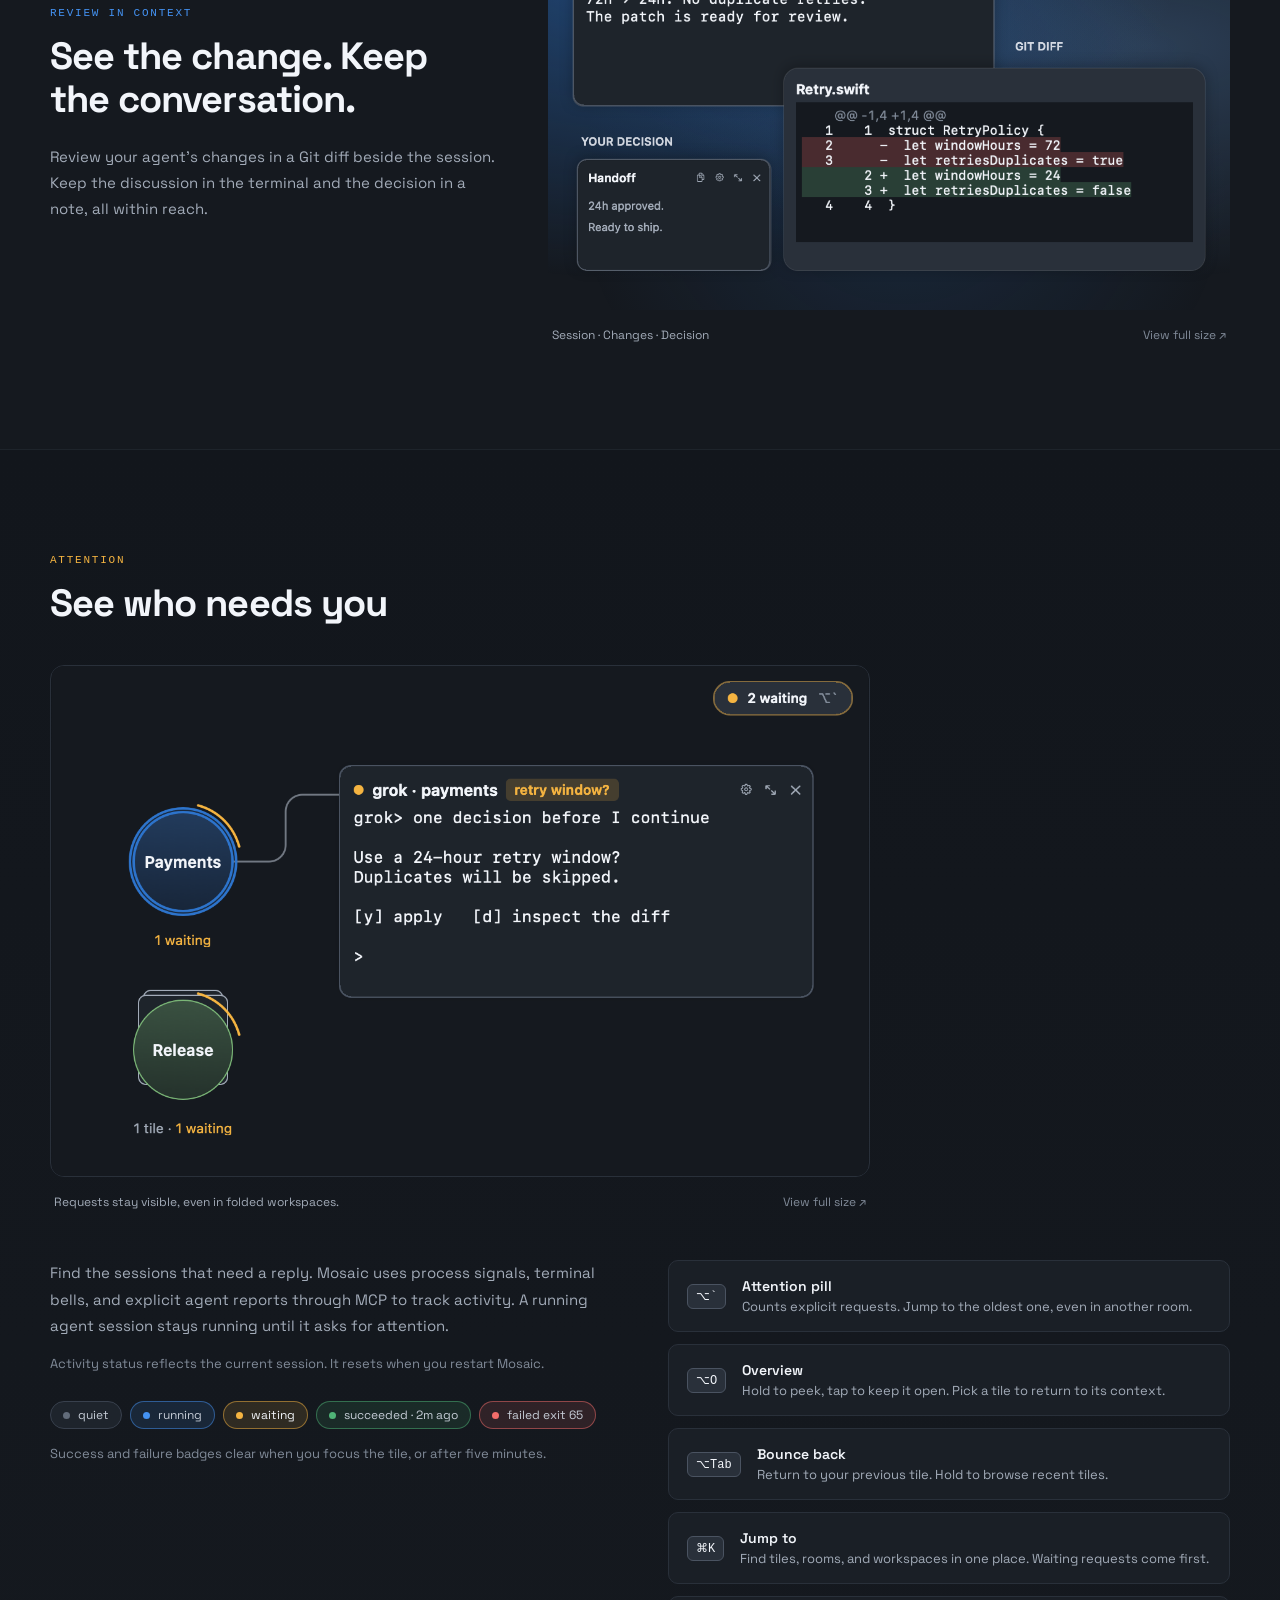
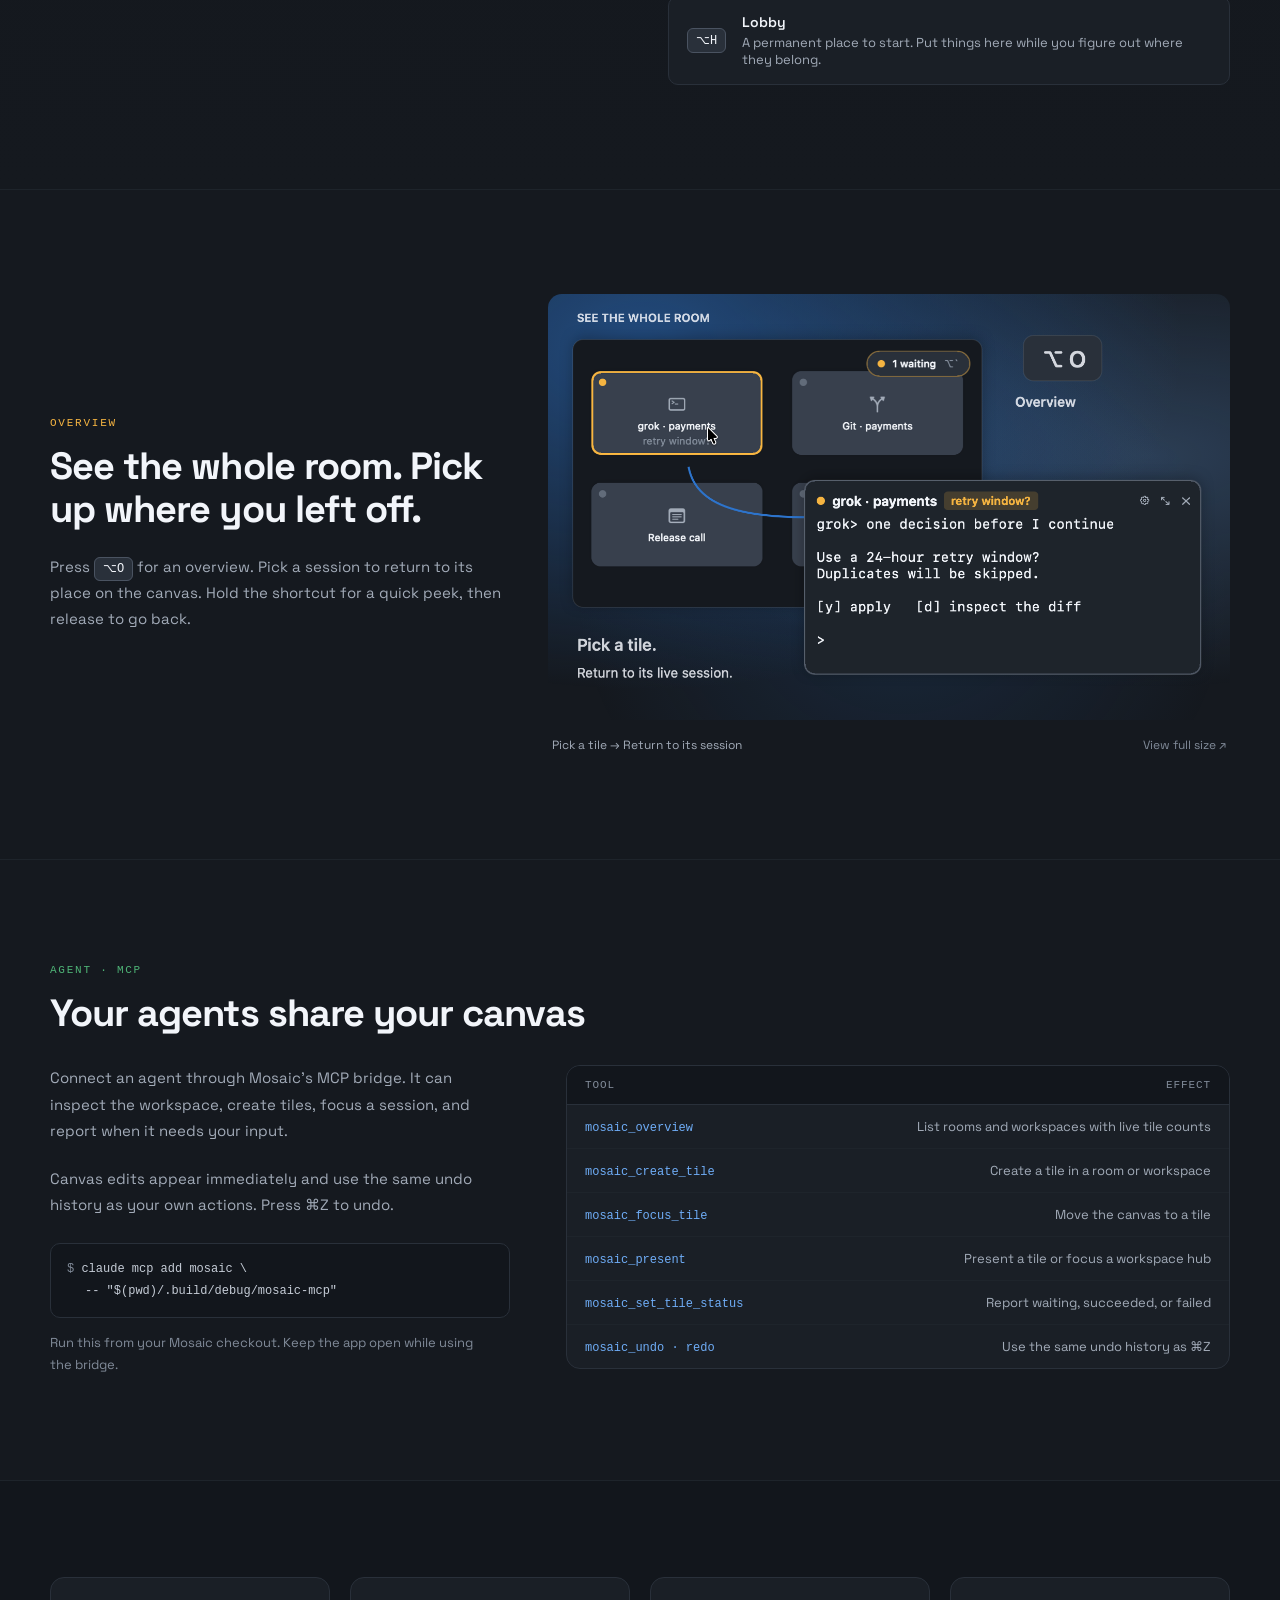
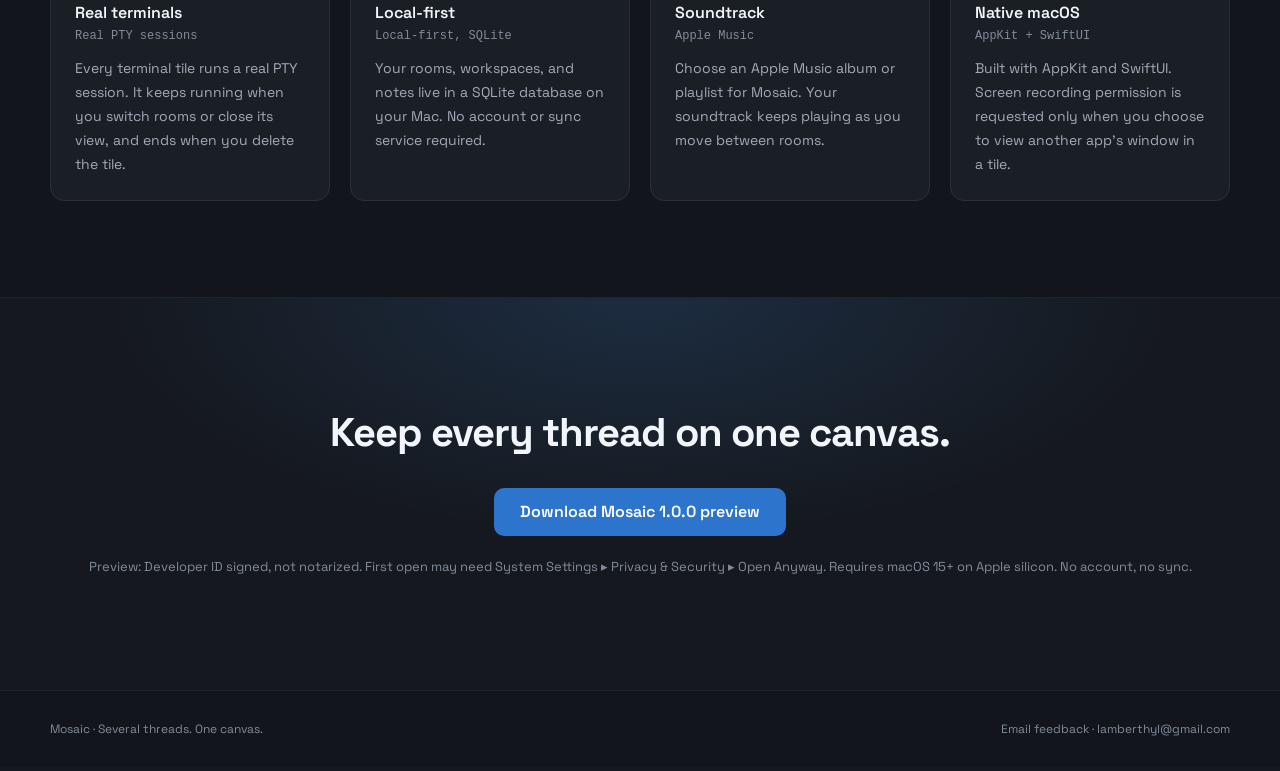
==== commit a9fdecda: "Publish Mosaic 1.0.0 (1)" ====
--- a/index.html
+++ b/index.html
@@ -41,8 +41,8 @@
         <p class="hero-description">Keep terminals, agents, changes, and notes together. See who needs you at a glance.</p>
         <p class="en-sub">Keep a session, its diff, and its notes connected. The waiting pill counts explicit asks.</p>
         <div class="cta-row">
-          <span class="btn btn-lg btn-disabled" aria-disabled="true">Download coming soon</span>
-          <span class="cta-note" id="mosaic-download-note">macOS 15+<br>Local-first. No account.</span>
+          <a id="mosaic-download-link" class="btn btn-lg btn-xl" href="https://github.com/Anderson-Hyl/mosaic-web/releases/download/v1.0.0/Mosaic-1.0.0-1.dmg">Download Mosaic 1.0.0 preview</a>
+          <span class="cta-note" id="mosaic-download-note">macOS 15+ · Apple silicon<br>Preview: Developer ID signed, not notarized. First open may need System Settings ▸ Privacy &amp; Security ▸ Open Anyway.</span>
         </div>
       </div>
       <figure class="hero-frame">
@@ -257,9 +257,9 @@
   <section class="download" id="download">
     <h2>Keep every thread on one canvas.</h2>
     <div class="cta-row">
-      <span class="btn btn-lg btn-xl btn-disabled" aria-disabled="true">Download coming soon</span>
-    </div>
-    <p class="muted" id="mosaic-download-disclaimer" style="margin-top:20px">Requires macOS 15+. No account, no sync.</p>
+      <a id="mosaic-download-link" class="btn btn-lg btn-xl" href="https://github.com/Anderson-Hyl/mosaic-web/releases/download/v1.0.0/Mosaic-1.0.0-1.dmg">Download Mosaic 1.0.0 preview</a>
+    </div>
+    <p class="muted" id="mosaic-download-disclaimer" style="margin-top:20px">Preview: Developer ID signed, not notarized. First open may need System Settings ▸ Privacy &amp; Security ▸ Open Anyway. Requires macOS 15+ on Apple silicon. No account, no sync.</p>
   </section>
 
   <footer class="foot">
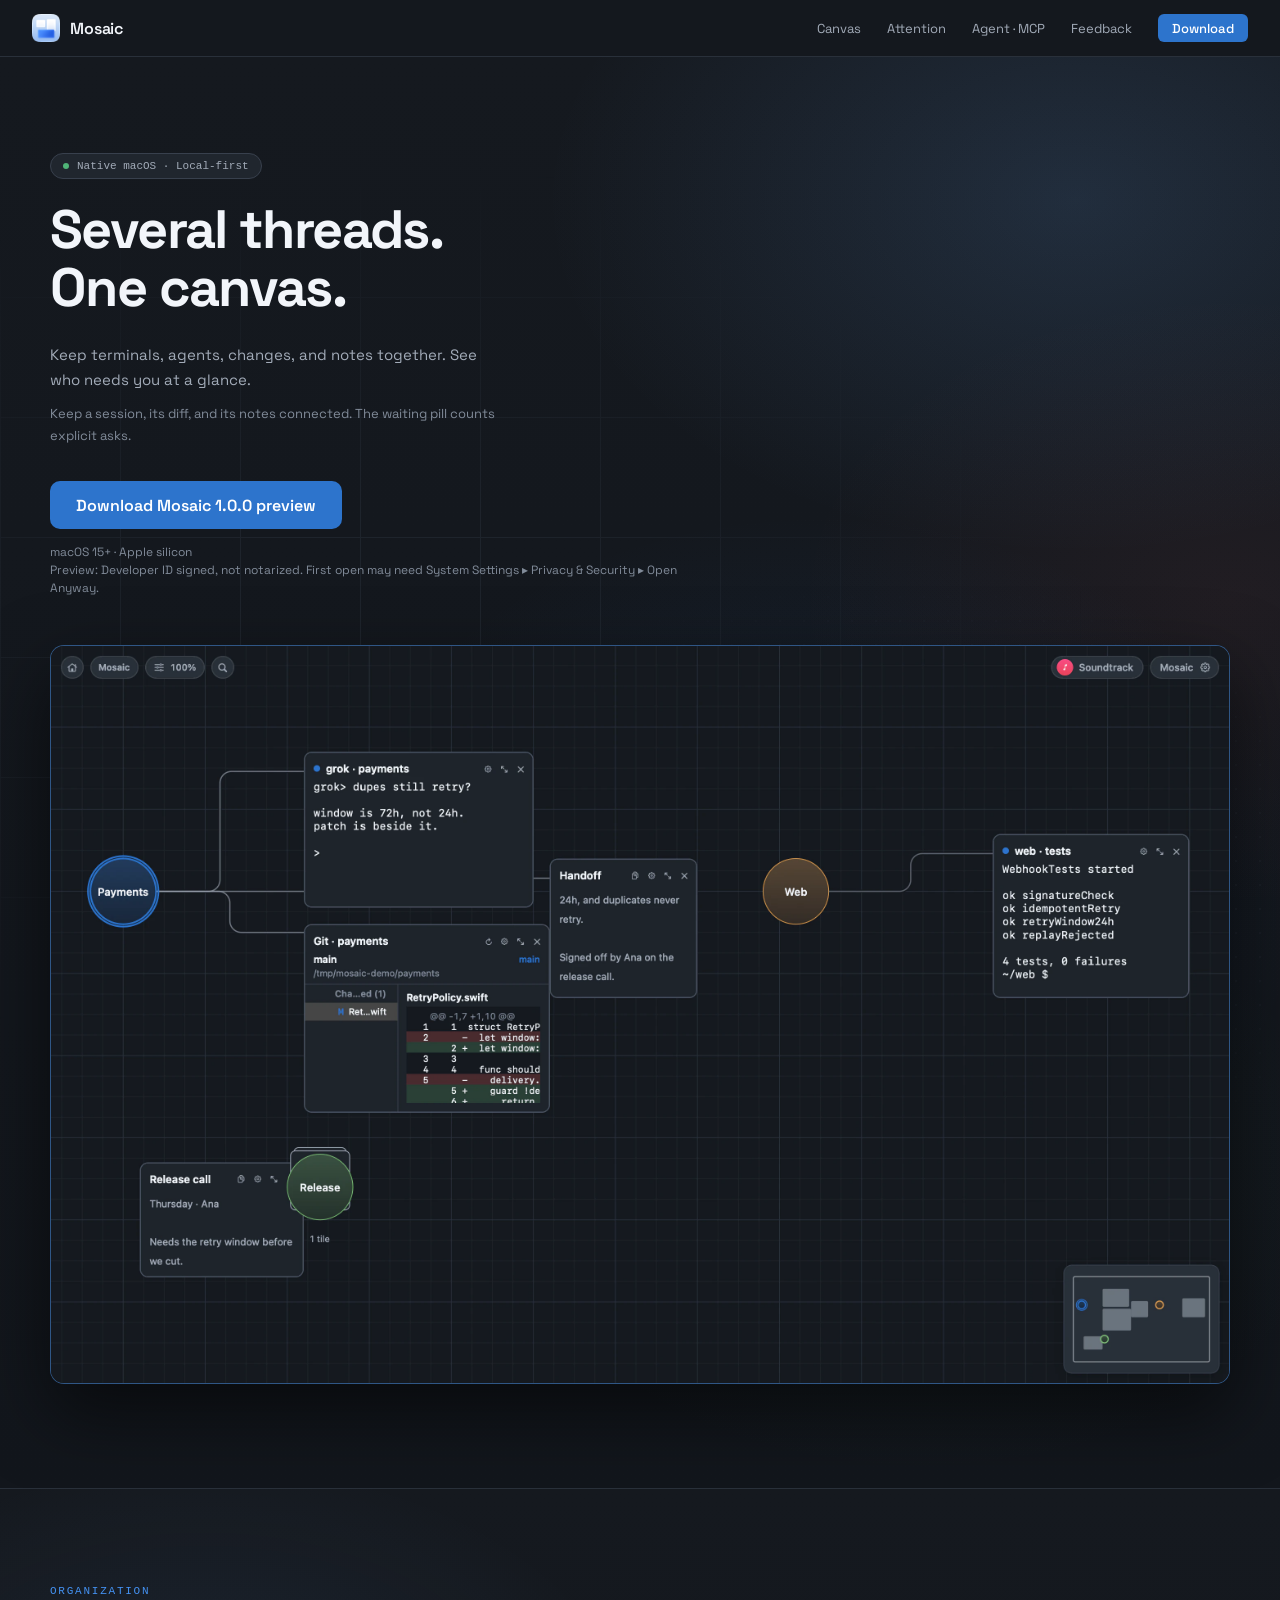
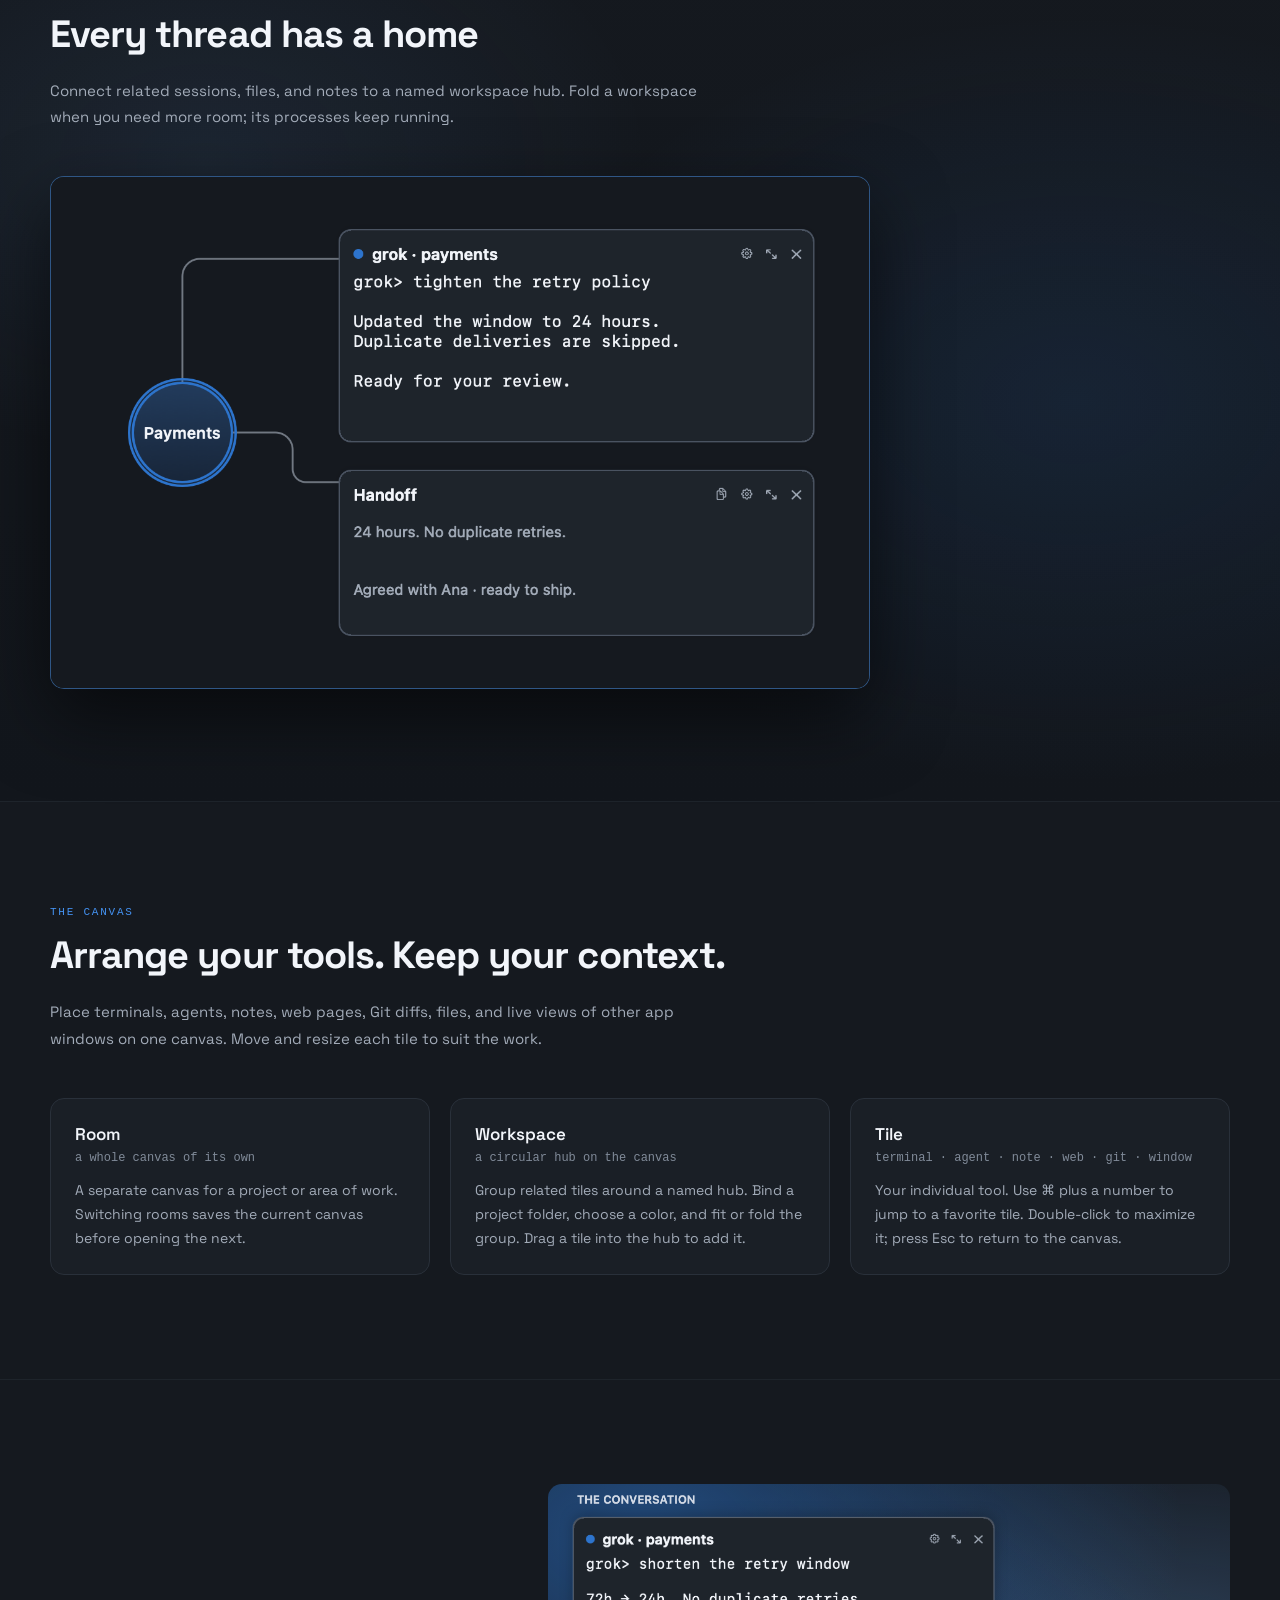
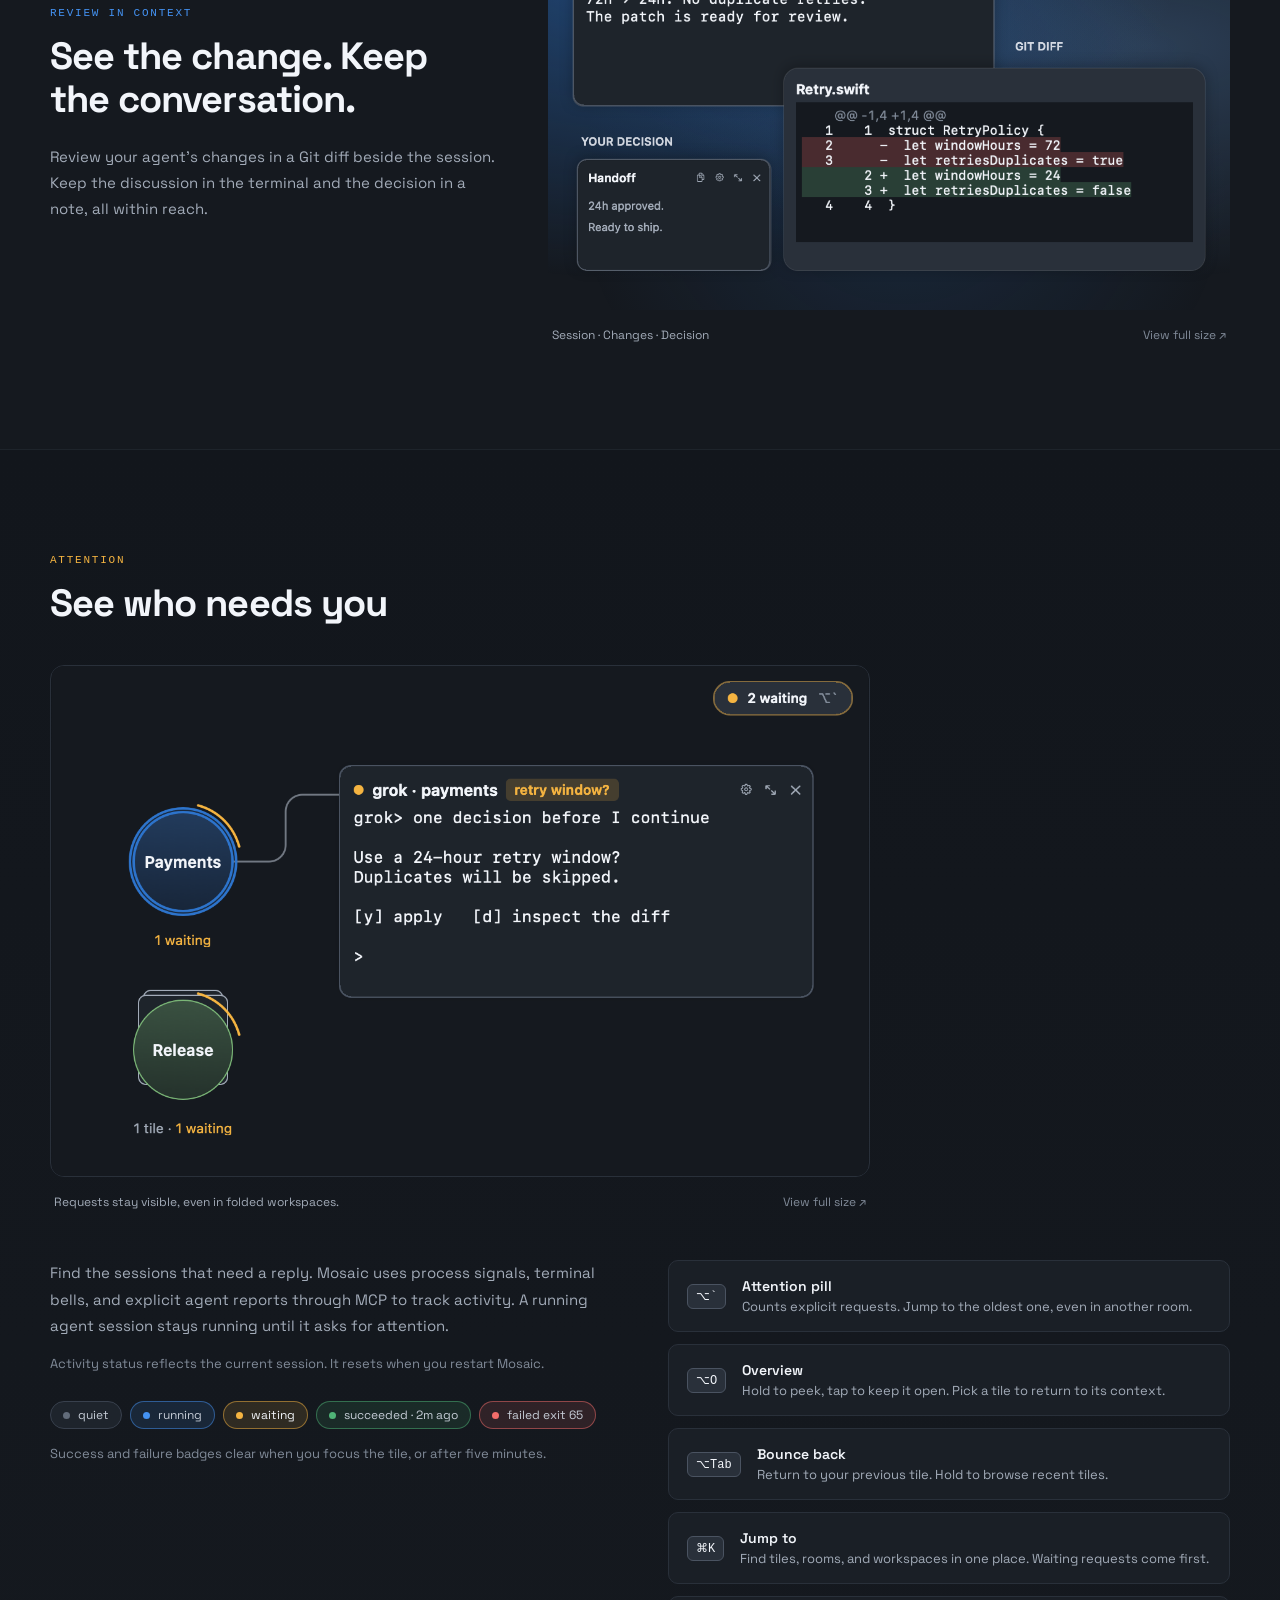
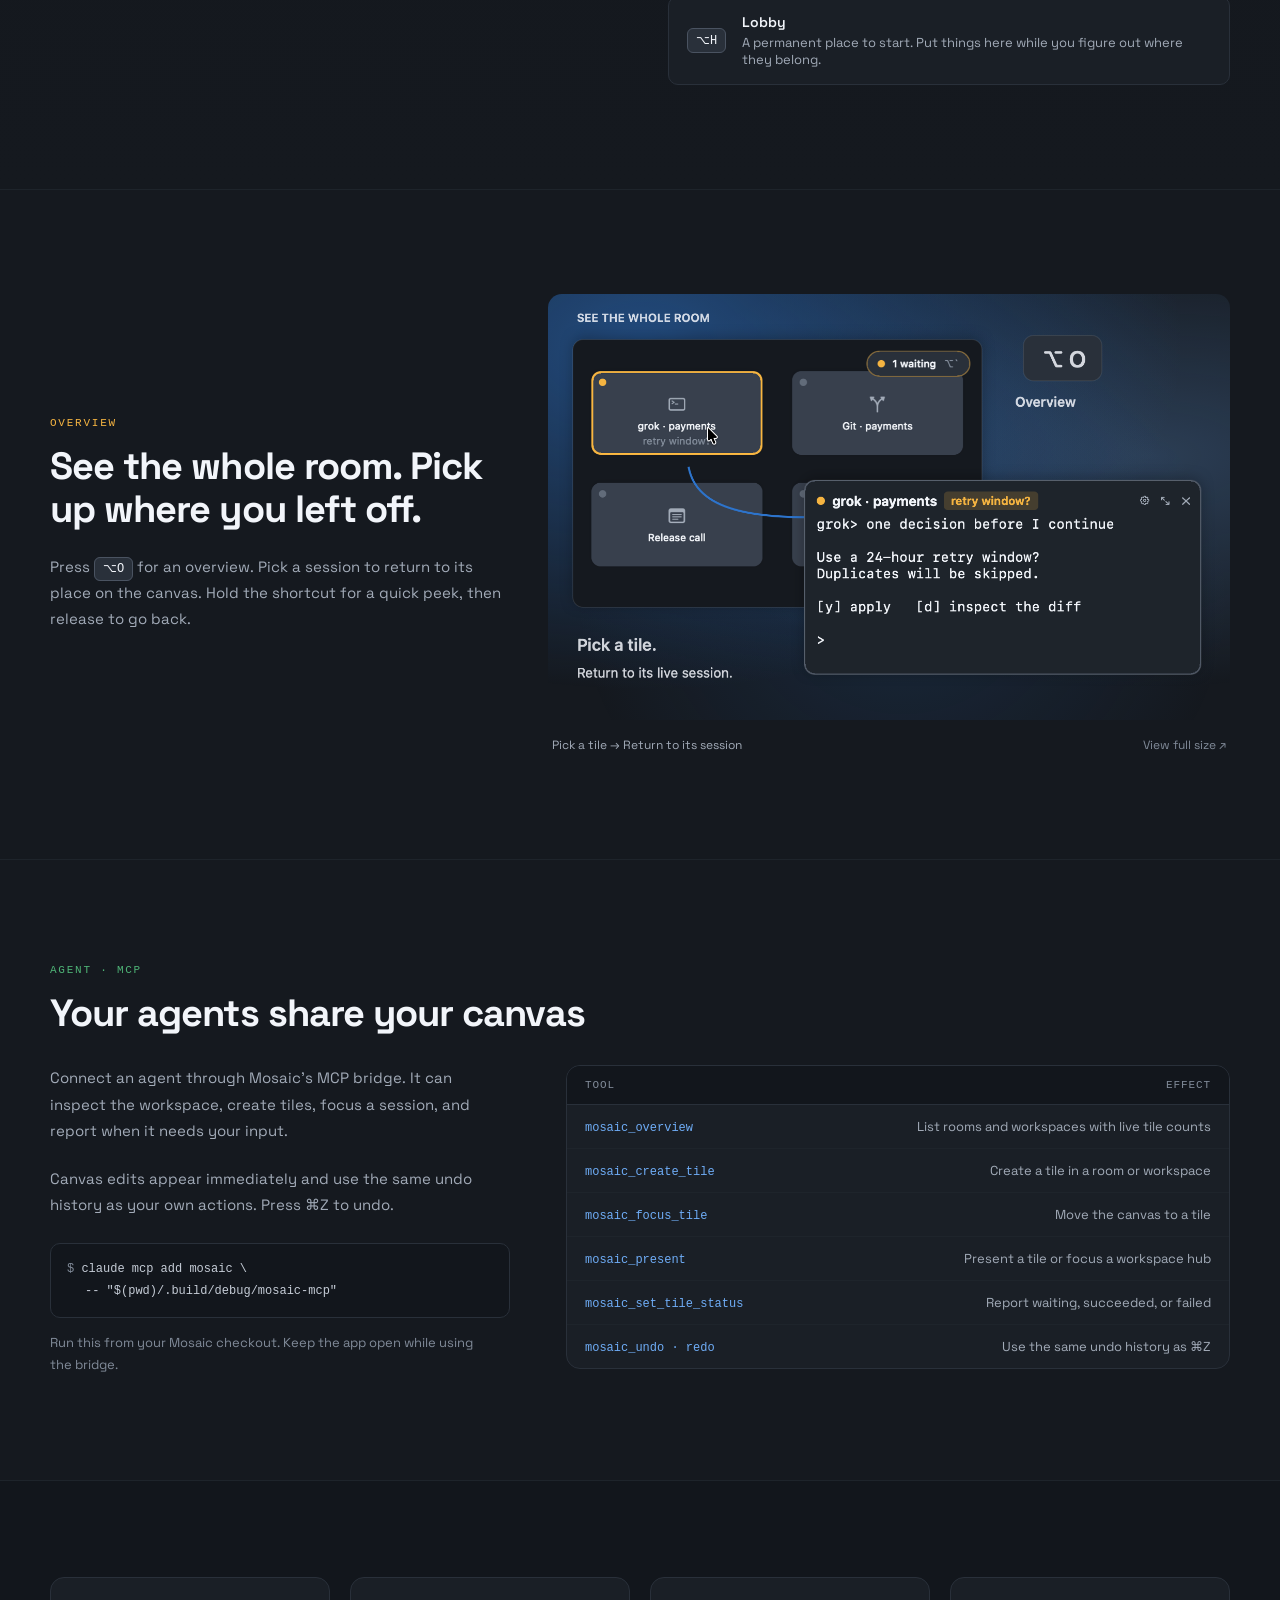
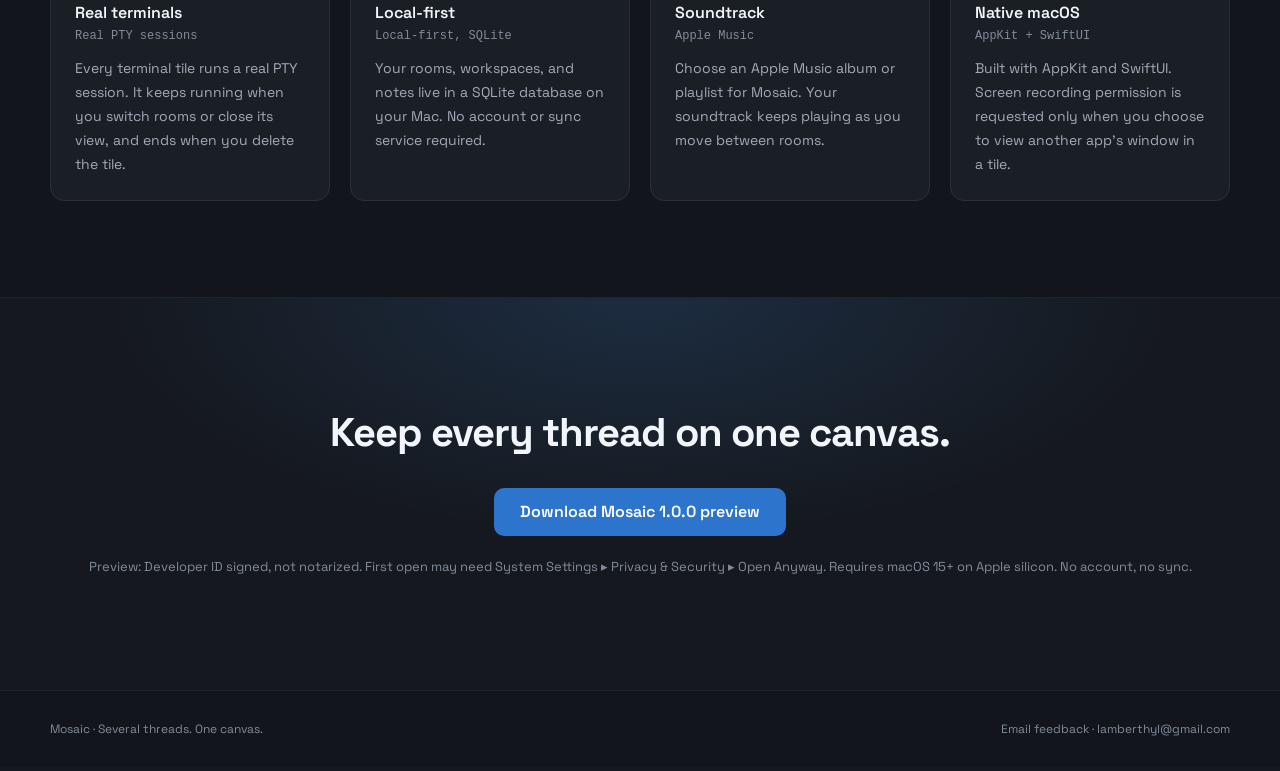
==== commit 86338f08: "Show GitHub DMG download counts and fix nav Download styling. Pull the live asset download_count ont" ====
--- a/index.html
+++ b/index.html
@@ -41,9 +41,10 @@
         <p class="hero-description">Keep terminals, agents, changes, and notes together. See who needs you at a glance.</p>
         <p class="en-sub">Keep a session, its diff, and its notes connected. The waiting pill counts explicit asks.</p>
         <div class="cta-row">
-          <a id="mosaic-download-link" class="btn btn-lg btn-xl" href="https://github.com/Anderson-Hyl/mosaic-web/releases/download/v1.0.0/Mosaic-1.0.0-1.dmg">Download Mosaic 1.0.0 preview</a>
-          <span class="cta-note" id="mosaic-download-note">macOS 15+ · Apple silicon<br>Preview: Developer ID signed, not notarized. First open may need System Settings ▸ Privacy &amp; Security ▸ Open Anyway.</span>
-        </div>
+          <a class="btn btn-lg btn-xl mosaic-download-link" href="https://github.com/Anderson-Hyl/mosaic-web/releases/download/v1.0.0/Mosaic-1.0.0-1.dmg">Download Mosaic 1.0.0 preview</a>
+          <span class="cta-note">macOS 15+ · Apple silicon<br>Preview: Developer ID signed, not notarized. First open may need System Settings ▸ Privacy &amp; Security ▸ Open Anyway.</span>
+        </div>
+        <p class="download-count" data-download-count hidden></p>
       </div>
       <figure class="hero-frame">
         <picture>
@@ -257,9 +258,10 @@
   <section class="download" id="download">
     <h2>Keep every thread on one canvas.</h2>
     <div class="cta-row">
-      <a id="mosaic-download-link" class="btn btn-lg btn-xl" href="https://github.com/Anderson-Hyl/mosaic-web/releases/download/v1.0.0/Mosaic-1.0.0-1.dmg">Download Mosaic 1.0.0 preview</a>
-    </div>
-    <p class="muted" id="mosaic-download-disclaimer" style="margin-top:20px">Preview: Developer ID signed, not notarized. First open may need System Settings ▸ Privacy &amp; Security ▸ Open Anyway. Requires macOS 15+ on Apple silicon. No account, no sync.</p>
+      <a class="btn btn-lg btn-xl mosaic-download-link" href="https://github.com/Anderson-Hyl/mosaic-web/releases/download/v1.0.0/Mosaic-1.0.0-1.dmg">Download Mosaic 1.0.0 preview</a>
+    </div>
+    <p class="download-count" data-download-count hidden></p>
+    <p class="muted" style="margin-top:20px">Preview: Developer ID signed, not notarized. First open may need System Settings ▸ Privacy &amp; Security ▸ Open Anyway. Requires macOS 15+ on Apple silicon. No account, no sync.</p>
   </section>
 
   <footer class="foot">
@@ -268,5 +270,6 @@
       <a href="mailto:lamberthyl@gmail.com?subject=Mosaic%20Feedback">Email feedback · lamberthyl@gmail.com</a>
     </div>
   </footer>
+  <script src="download-stats.js" defer></script>
 </body>
 </html>
--- a/styles.css
+++ b/styles.css
@@ -136,6 +136,15 @@
   color: #fff;
 }
 
+.nav-links .btn {
+  color: #fff;
+}
+
+.nav-links .btn:hover {
+  background: var(--accent-hover);
+  color: #fff;
+}
+
 .btn-lg {
   height: 44px;
   padding: 0 22px;
@@ -289,6 +298,22 @@
   line-height: 1.5;
 }
 
+.download-count {
+  margin: 12px 0 0;
+  font-size: 12px;
+  line-height: 1.5;
+  color: var(--slate-400);
+  font-variant-numeric: tabular-nums;
+}
+
+.download-count[hidden] {
+  display: none;
+}
+
+.hero .download-count {
+  max-width: 460px;
+}
+
 .hero-frame {
   position: relative;
   z-index: 1;
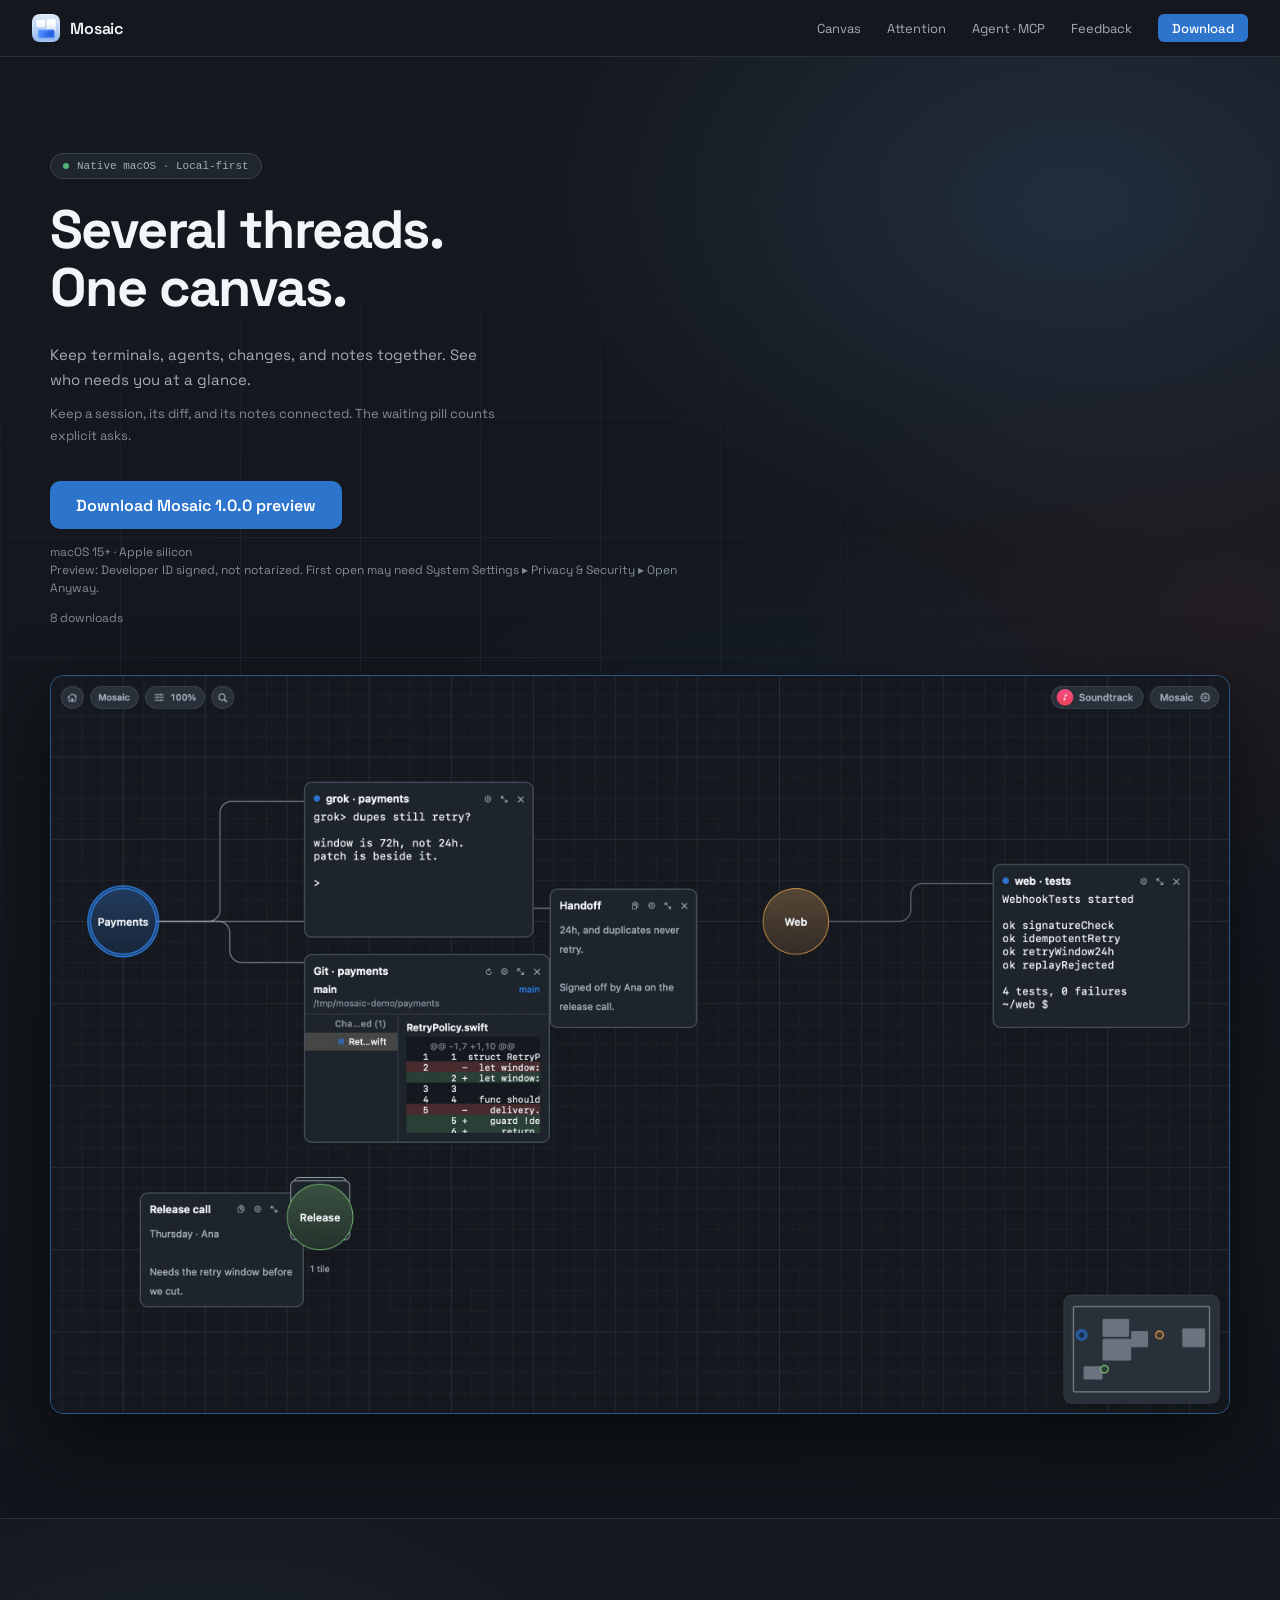
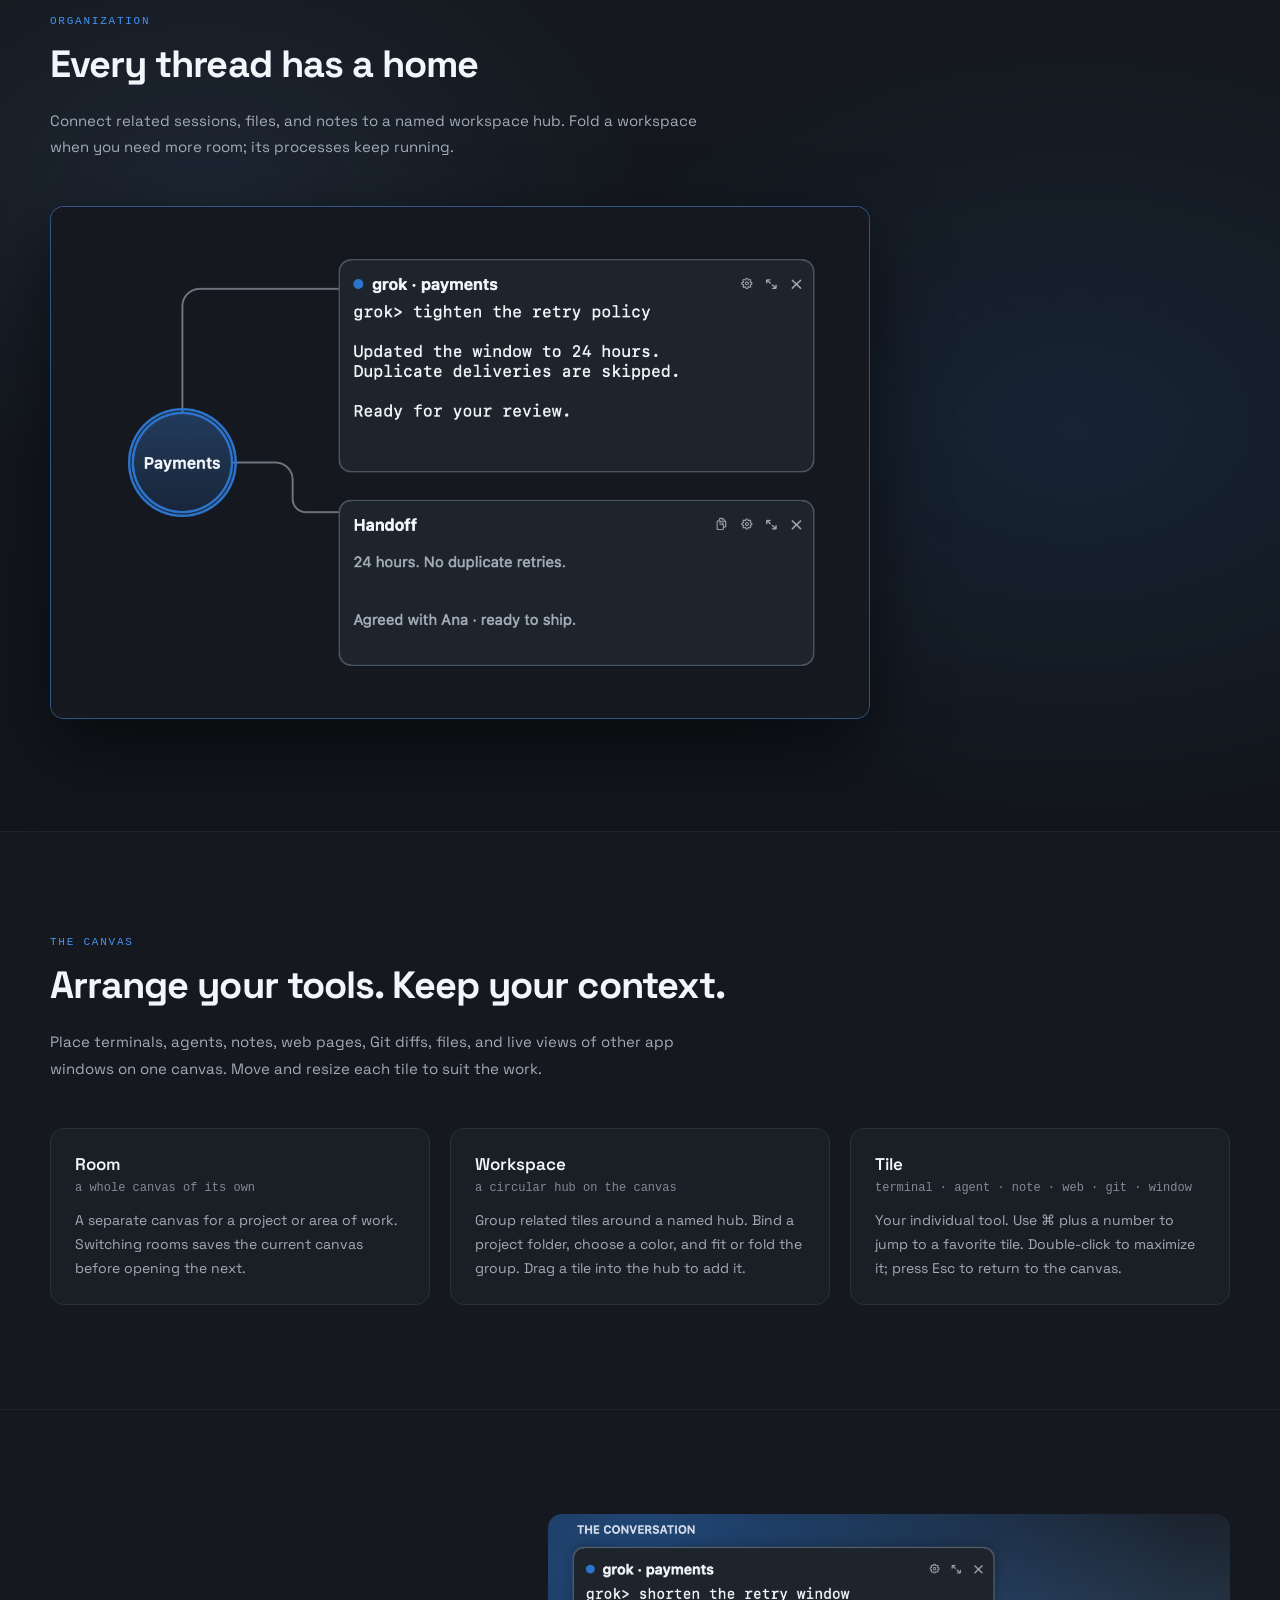
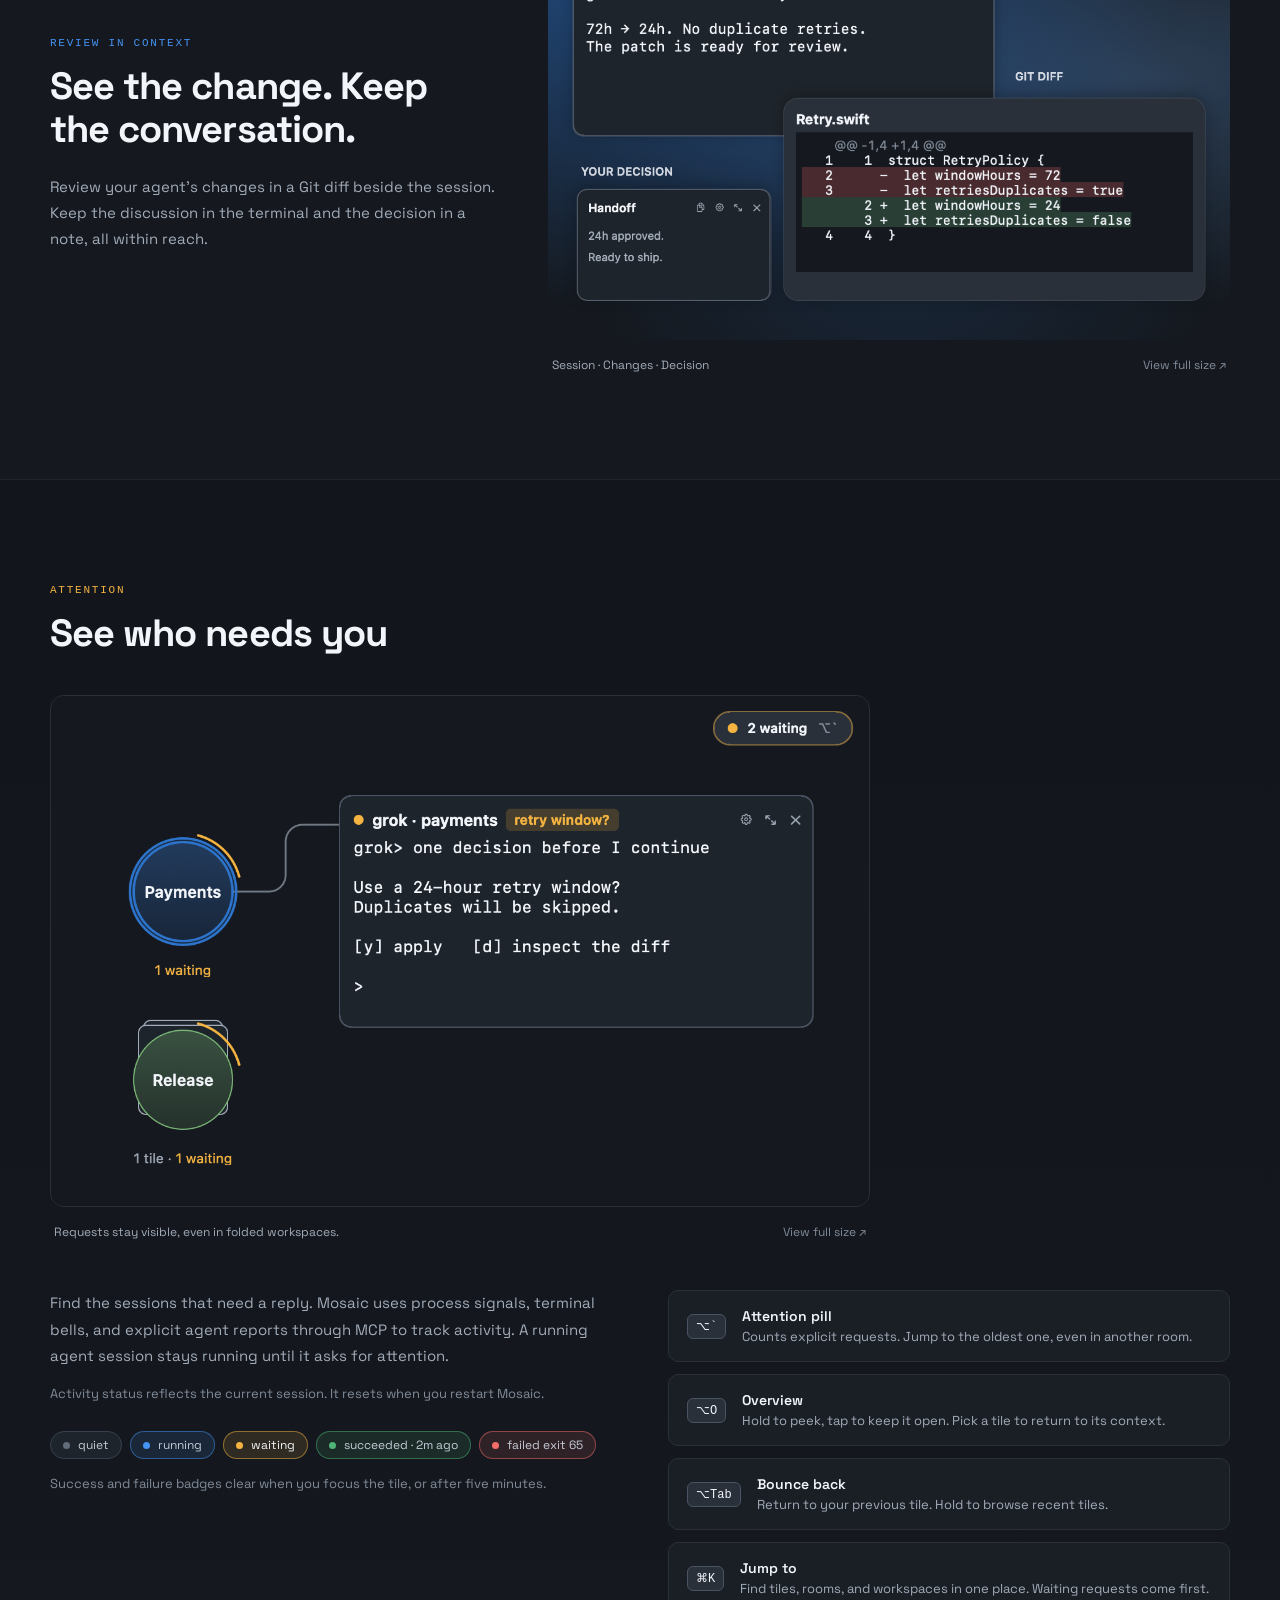
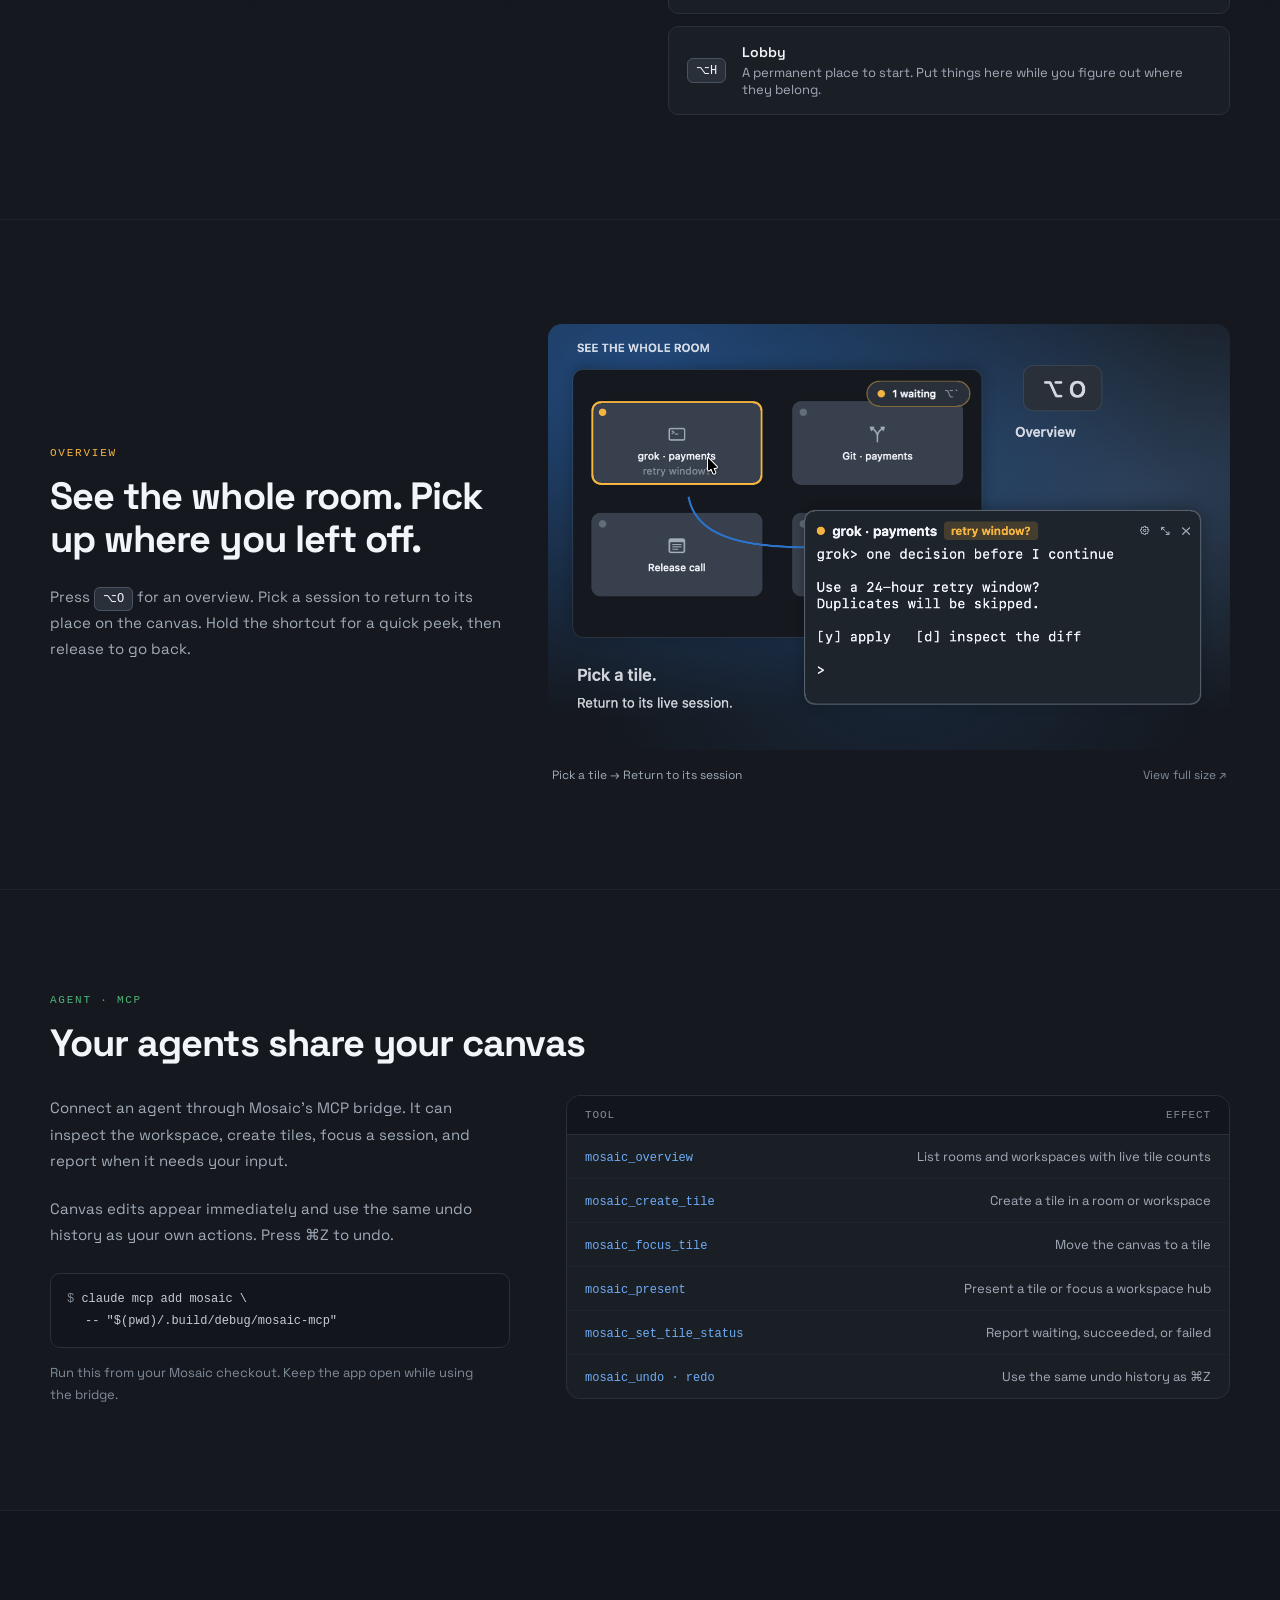
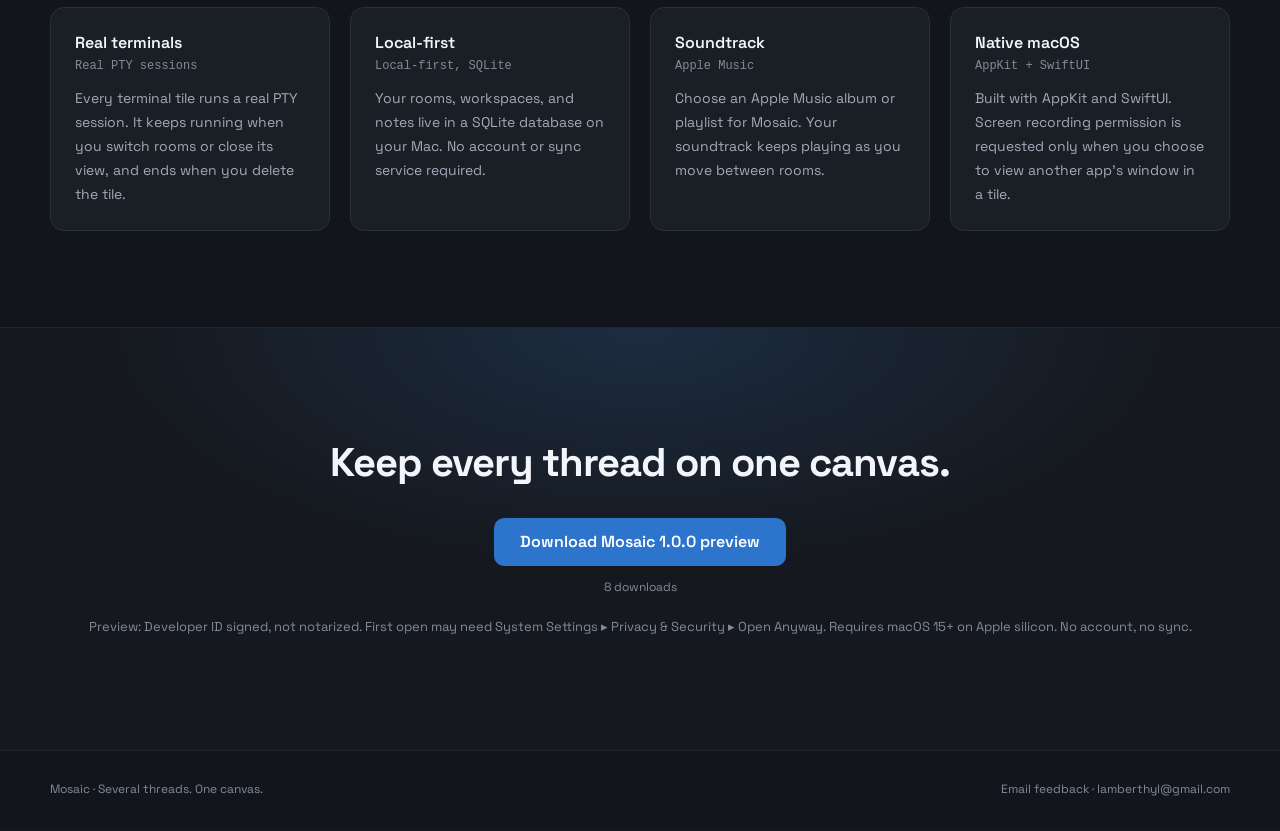
==== commit 6512a1b2: "Restore download element ids for the release script" ====
--- a/index.html
+++ b/index.html
@@ -41,8 +41,8 @@
         <p class="hero-description">Keep terminals, agents, changes, and notes together. See who needs you at a glance.</p>
         <p class="en-sub">Keep a session, its diff, and its notes connected. The waiting pill counts explicit asks.</p>
         <div class="cta-row">
-          <a class="btn btn-lg btn-xl mosaic-download-link" href="https://github.com/Anderson-Hyl/mosaic-web/releases/download/v1.0.0/Mosaic-1.0.0-1.dmg">Download Mosaic 1.0.0 preview</a>
-          <span class="cta-note">macOS 15+ · Apple silicon<br>Preview: Developer ID signed, not notarized. First open may need System Settings ▸ Privacy &amp; Security ▸ Open Anyway.</span>
+          <a id="mosaic-download-link" class="btn btn-lg btn-xl mosaic-download-link" href="https://github.com/Anderson-Hyl/mosaic-web/releases/download/v1.0.0/Mosaic-1.0.0-1.dmg">Download Mosaic 1.0.0 preview</a>
+          <span class="cta-note" id="mosaic-download-note">macOS 15+ · Apple silicon<br>Preview: Developer ID signed, not notarized. First open may need System Settings ▸ Privacy &amp; Security ▸ Open Anyway.</span>
         </div>
         <p class="download-count" data-download-count hidden></p>
       </div>
@@ -258,10 +258,10 @@
   <section class="download" id="download">
     <h2>Keep every thread on one canvas.</h2>
     <div class="cta-row">
-      <a class="btn btn-lg btn-xl mosaic-download-link" href="https://github.com/Anderson-Hyl/mosaic-web/releases/download/v1.0.0/Mosaic-1.0.0-1.dmg">Download Mosaic 1.0.0 preview</a>
+      <a id="mosaic-download-link" class="btn btn-lg btn-xl mosaic-download-link" href="https://github.com/Anderson-Hyl/mosaic-web/releases/download/v1.0.0/Mosaic-1.0.0-1.dmg">Download Mosaic 1.0.0 preview</a>
     </div>
     <p class="download-count" data-download-count hidden></p>
-    <p class="muted" style="margin-top:20px">Preview: Developer ID signed, not notarized. First open may need System Settings ▸ Privacy &amp; Security ▸ Open Anyway. Requires macOS 15+ on Apple silicon. No account, no sync.</p>
+    <p class="muted" id="mosaic-download-disclaimer" style="margin-top:20px">Preview: Developer ID signed, not notarized. First open may need System Settings ▸ Privacy &amp; Security ▸ Open Anyway. Requires macOS 15+ on Apple silicon. No account, no sync.</p>
   </section>
 
   <footer class="foot">
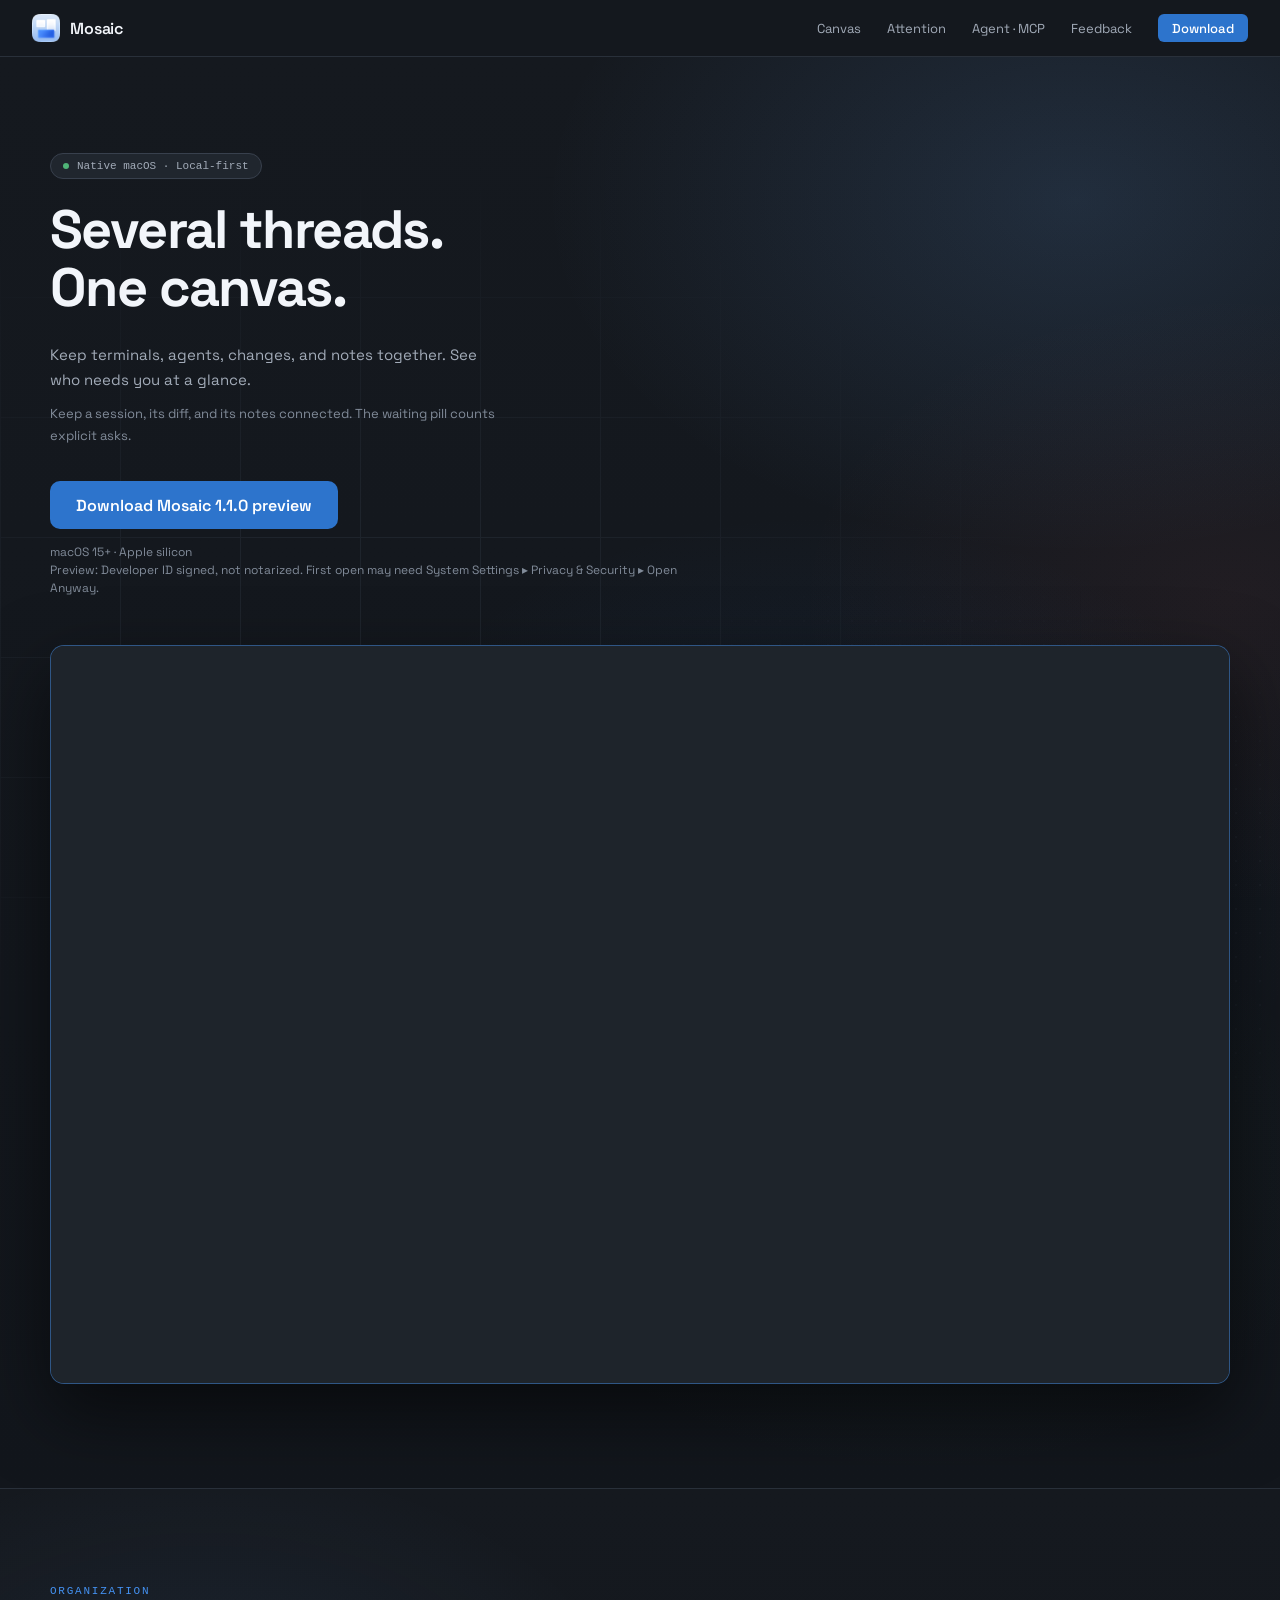
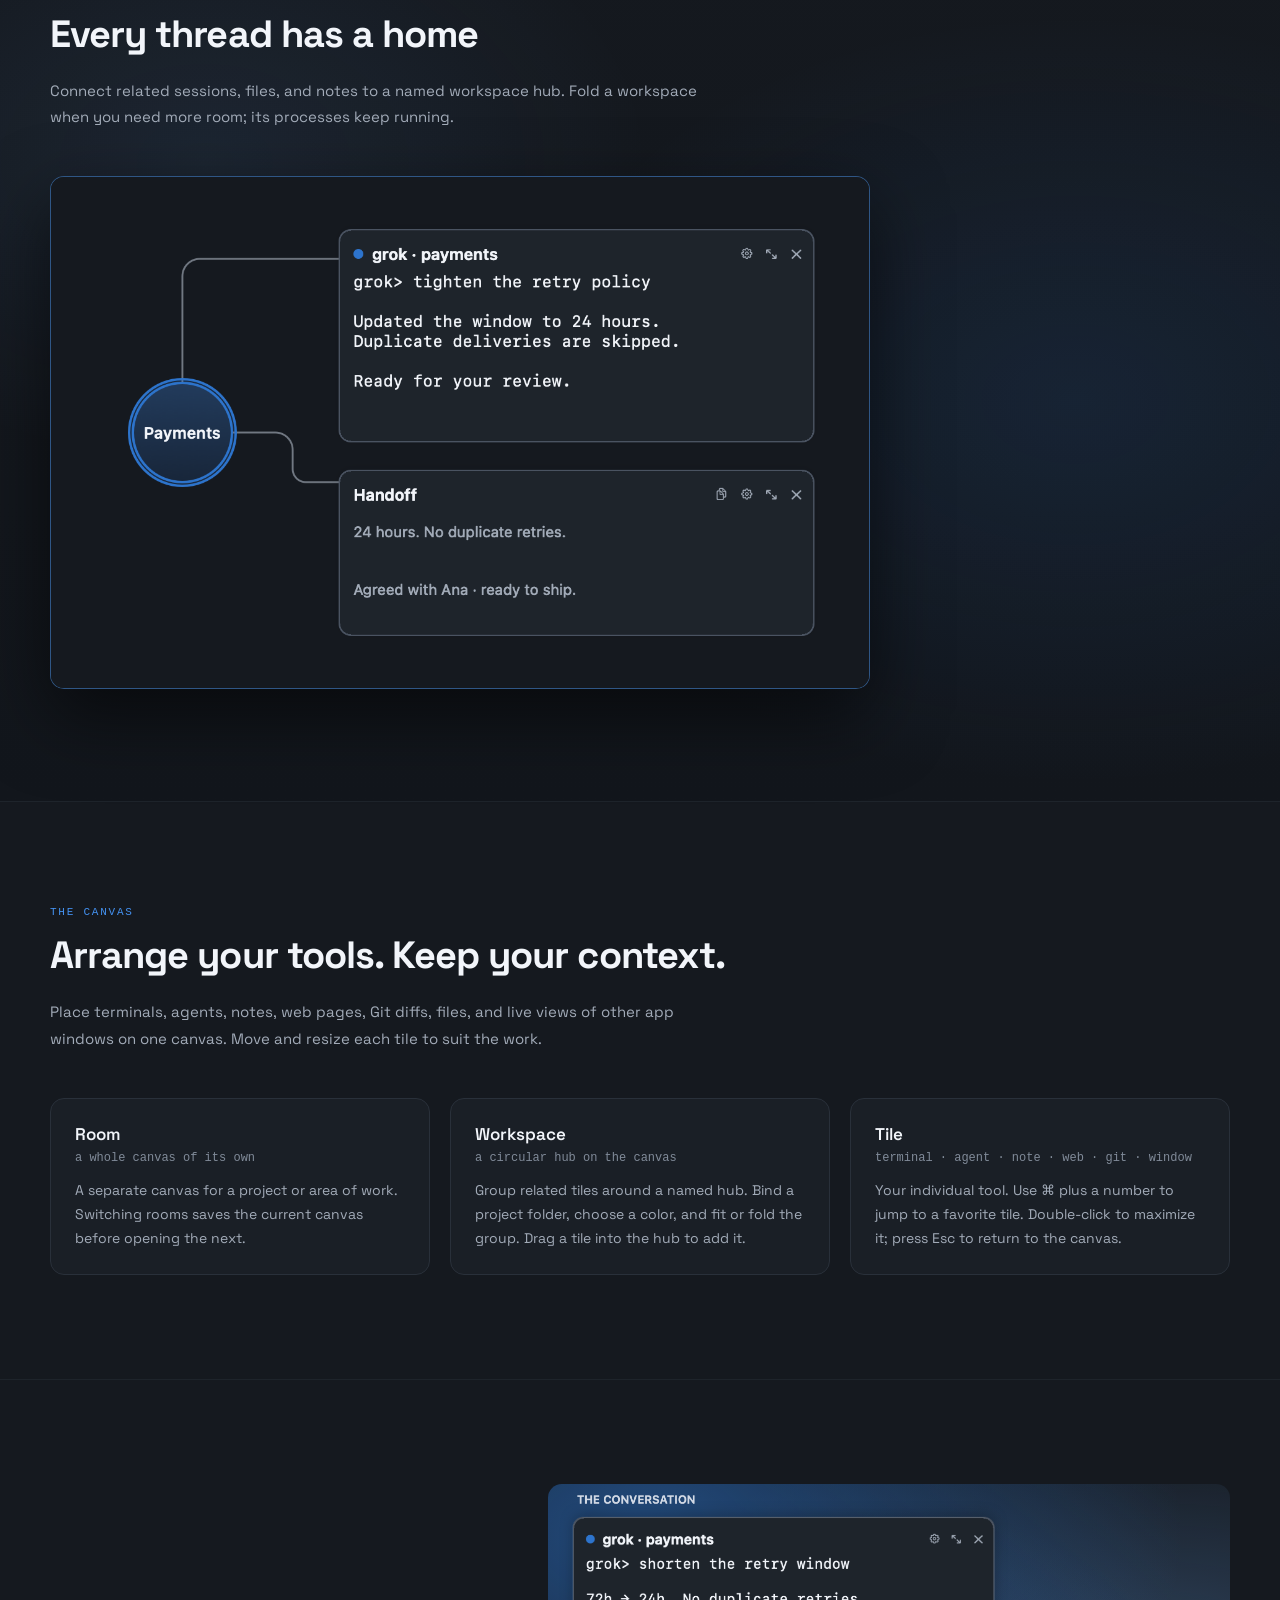
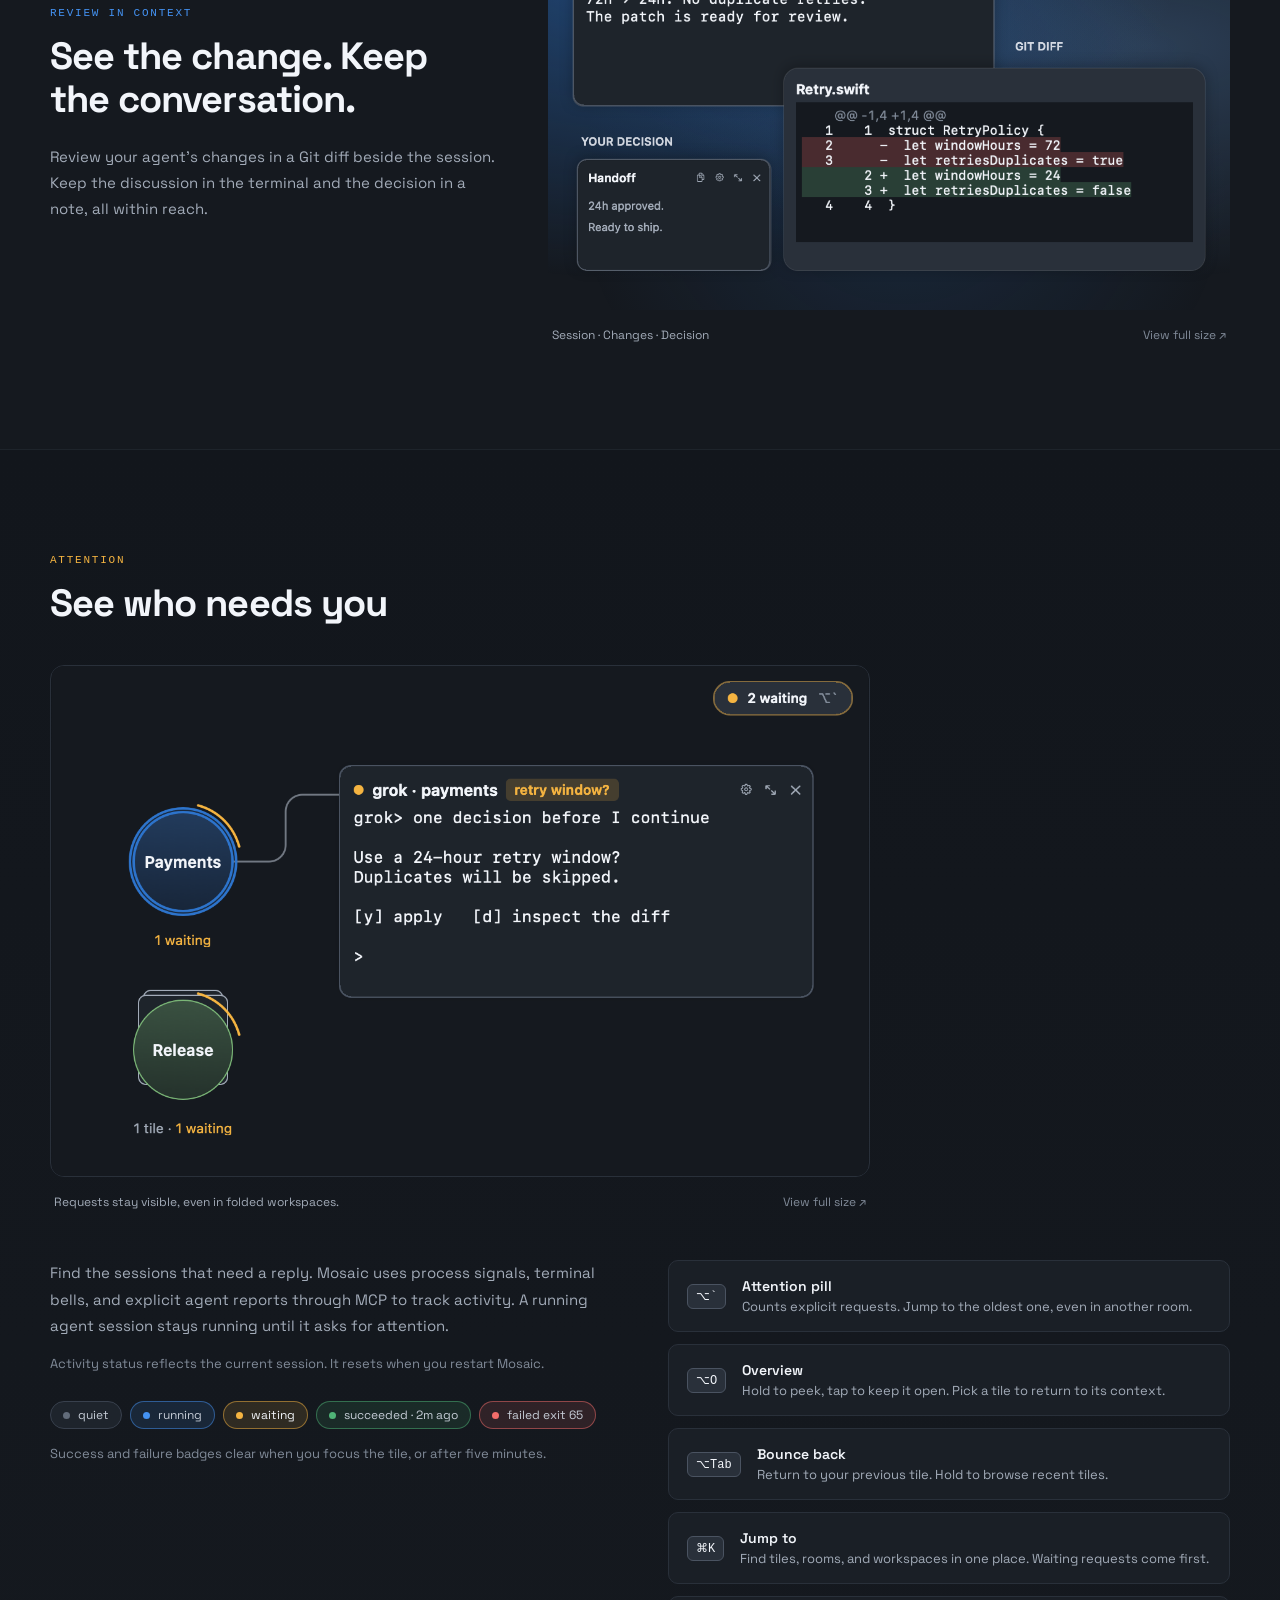
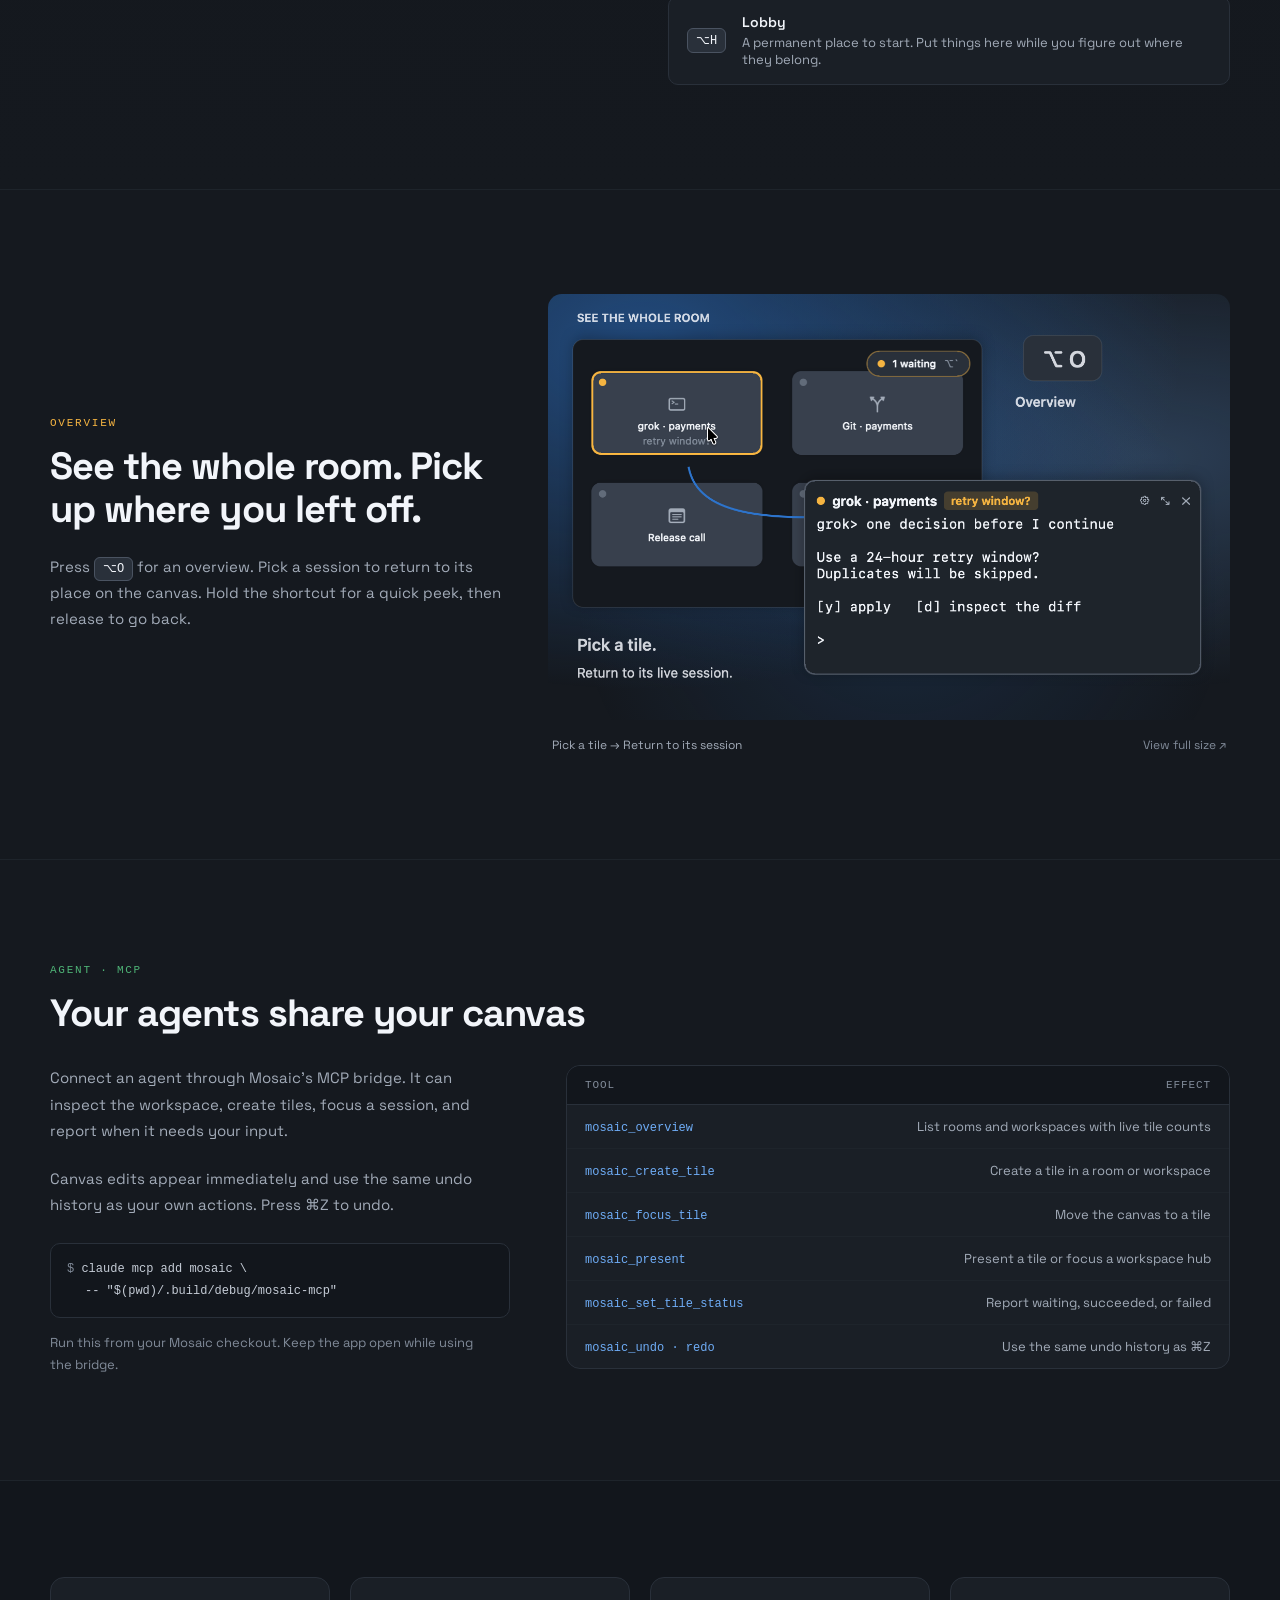
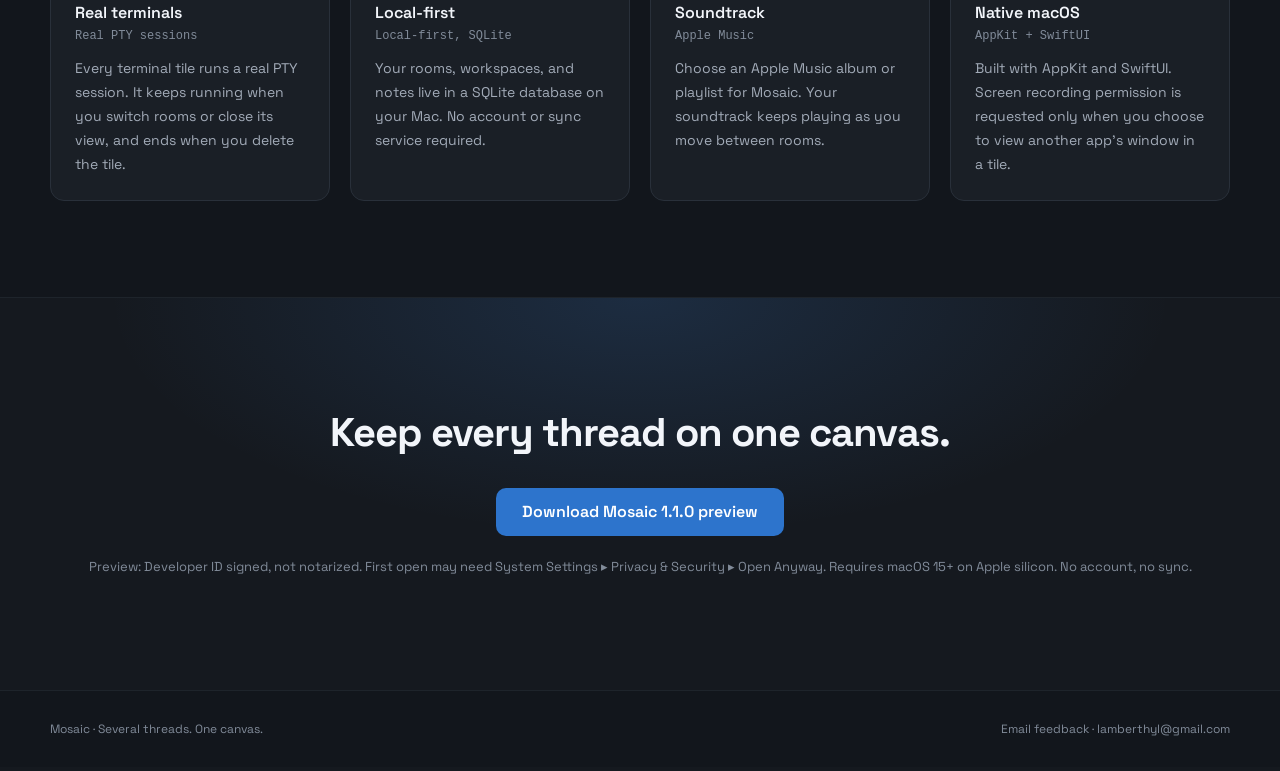
==== commit c59fdbd9: "Publish Mosaic 1.1.0 (2)" ====
--- a/index.html
+++ b/index.html
@@ -41,7 +41,7 @@
         <p class="hero-description">Keep terminals, agents, changes, and notes together. See who needs you at a glance.</p>
         <p class="en-sub">Keep a session, its diff, and its notes connected. The waiting pill counts explicit asks.</p>
         <div class="cta-row">
-          <a id="mosaic-download-link" class="btn btn-lg btn-xl mosaic-download-link" href="https://github.com/Anderson-Hyl/mosaic-web/releases/download/v1.0.0/Mosaic-1.0.0-1.dmg">Download Mosaic 1.0.0 preview</a>
+          <a id="mosaic-download-link" class="btn btn-lg btn-xl mosaic-download-link" href="https://github.com/Anderson-Hyl/mosaic-web/releases/download/v1.1.0/Mosaic-1.1.0-2.dmg">Download Mosaic 1.1.0 preview</a>
           <span class="cta-note" id="mosaic-download-note">macOS 15+ · Apple silicon<br>Preview: Developer ID signed, not notarized. First open may need System Settings ▸ Privacy &amp; Security ▸ Open Anyway.</span>
         </div>
         <p class="download-count" data-download-count hidden></p>
@@ -258,7 +258,7 @@
   <section class="download" id="download">
     <h2>Keep every thread on one canvas.</h2>
     <div class="cta-row">
-      <a id="mosaic-download-link" class="btn btn-lg btn-xl mosaic-download-link" href="https://github.com/Anderson-Hyl/mosaic-web/releases/download/v1.0.0/Mosaic-1.0.0-1.dmg">Download Mosaic 1.0.0 preview</a>
+      <a id="mosaic-download-link" class="btn btn-lg btn-xl mosaic-download-link" href="https://github.com/Anderson-Hyl/mosaic-web/releases/download/v1.1.0/Mosaic-1.1.0-2.dmg">Download Mosaic 1.1.0 preview</a>
     </div>
     <p class="download-count" data-download-count hidden></p>
     <p class="muted" id="mosaic-download-disclaimer" style="margin-top:20px">Preview: Developer ID signed, not notarized. First open may need System Settings ▸ Privacy &amp; Security ▸ Open Anyway. Requires macOS 15+ on Apple silicon. No account, no sync.</p>
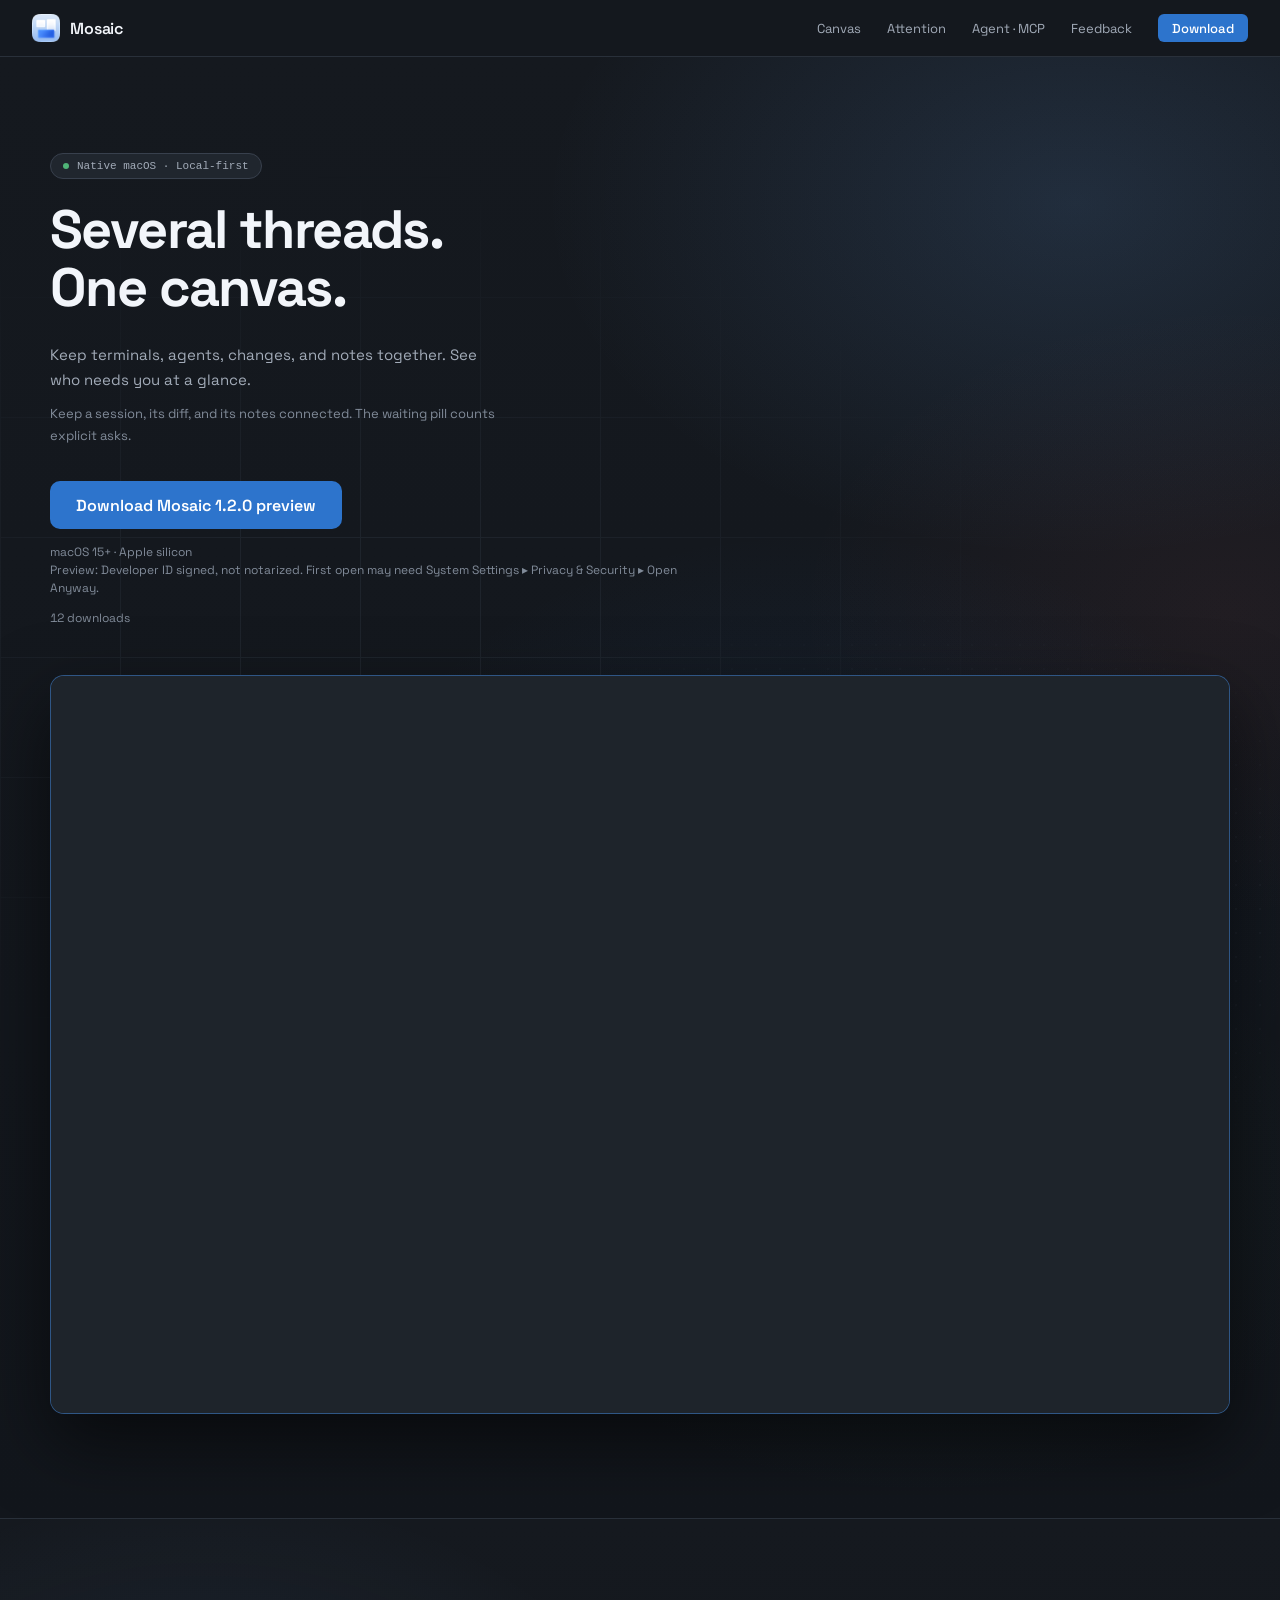
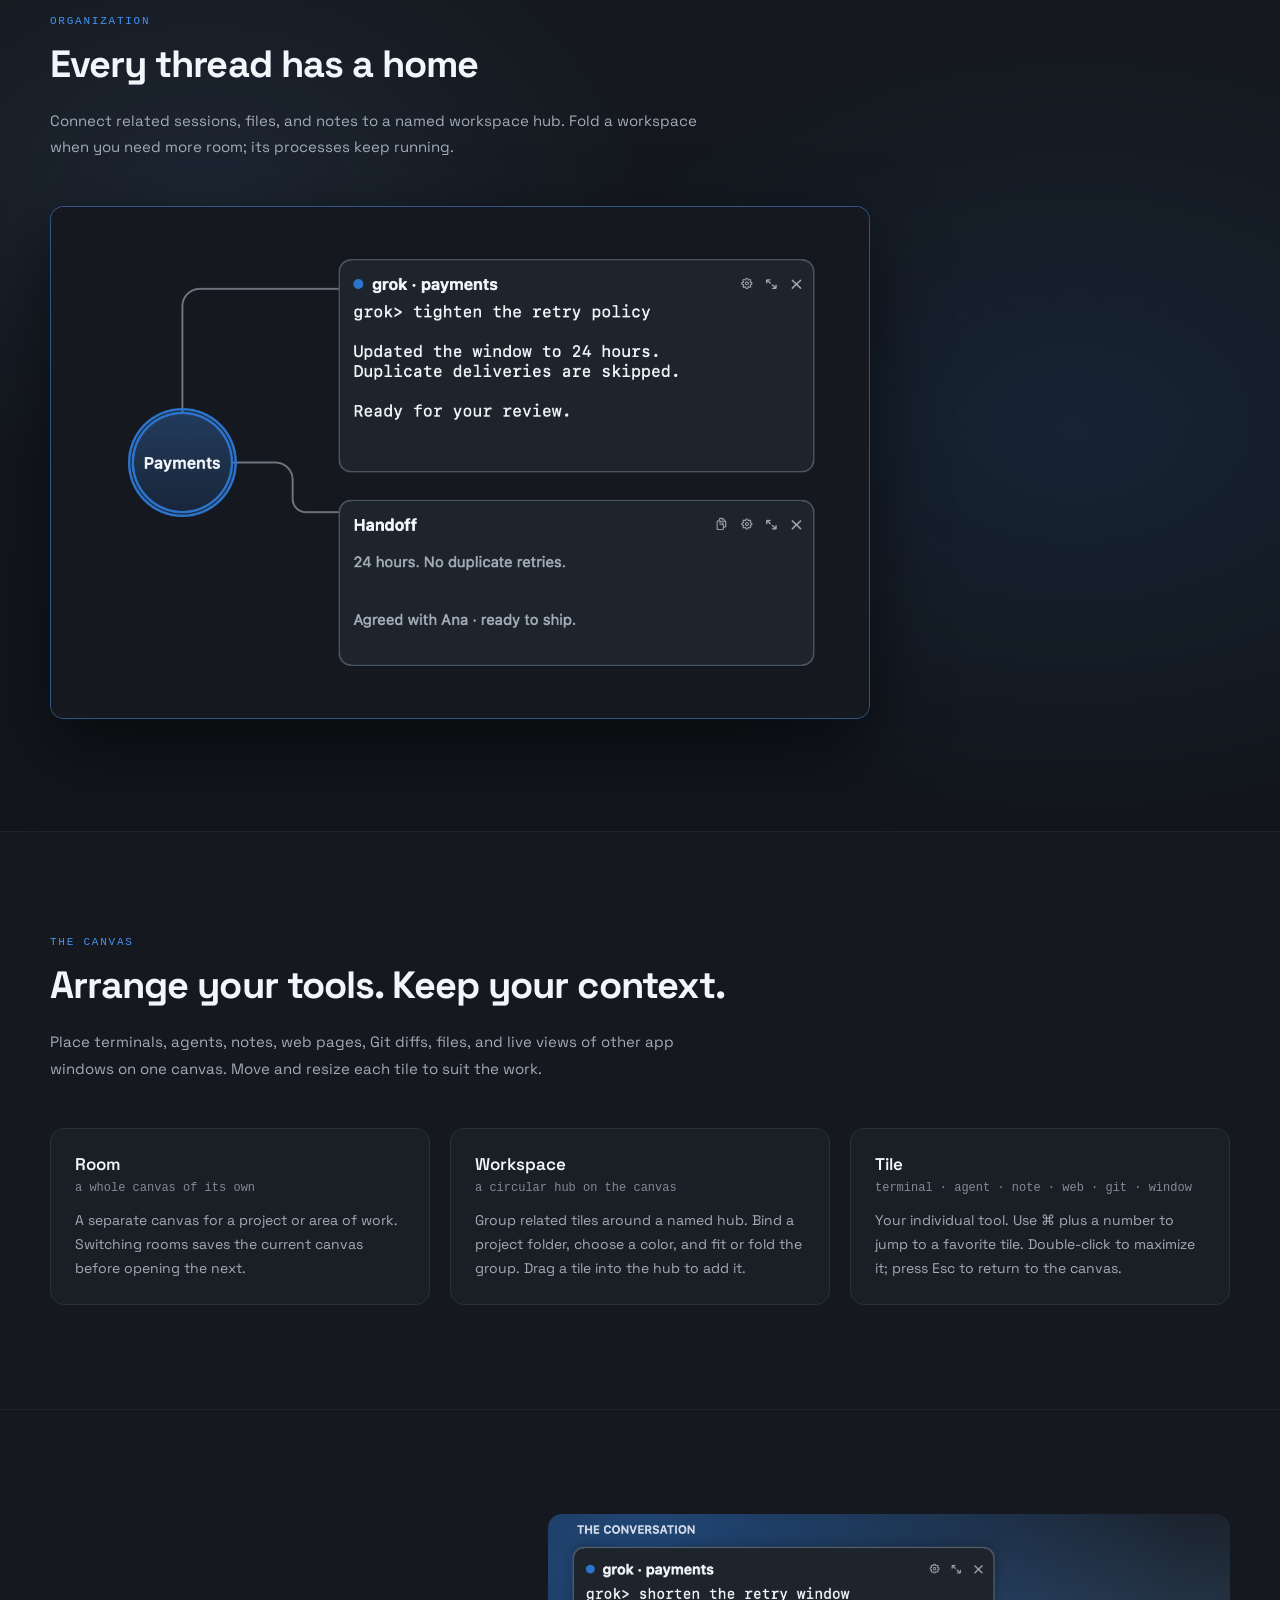
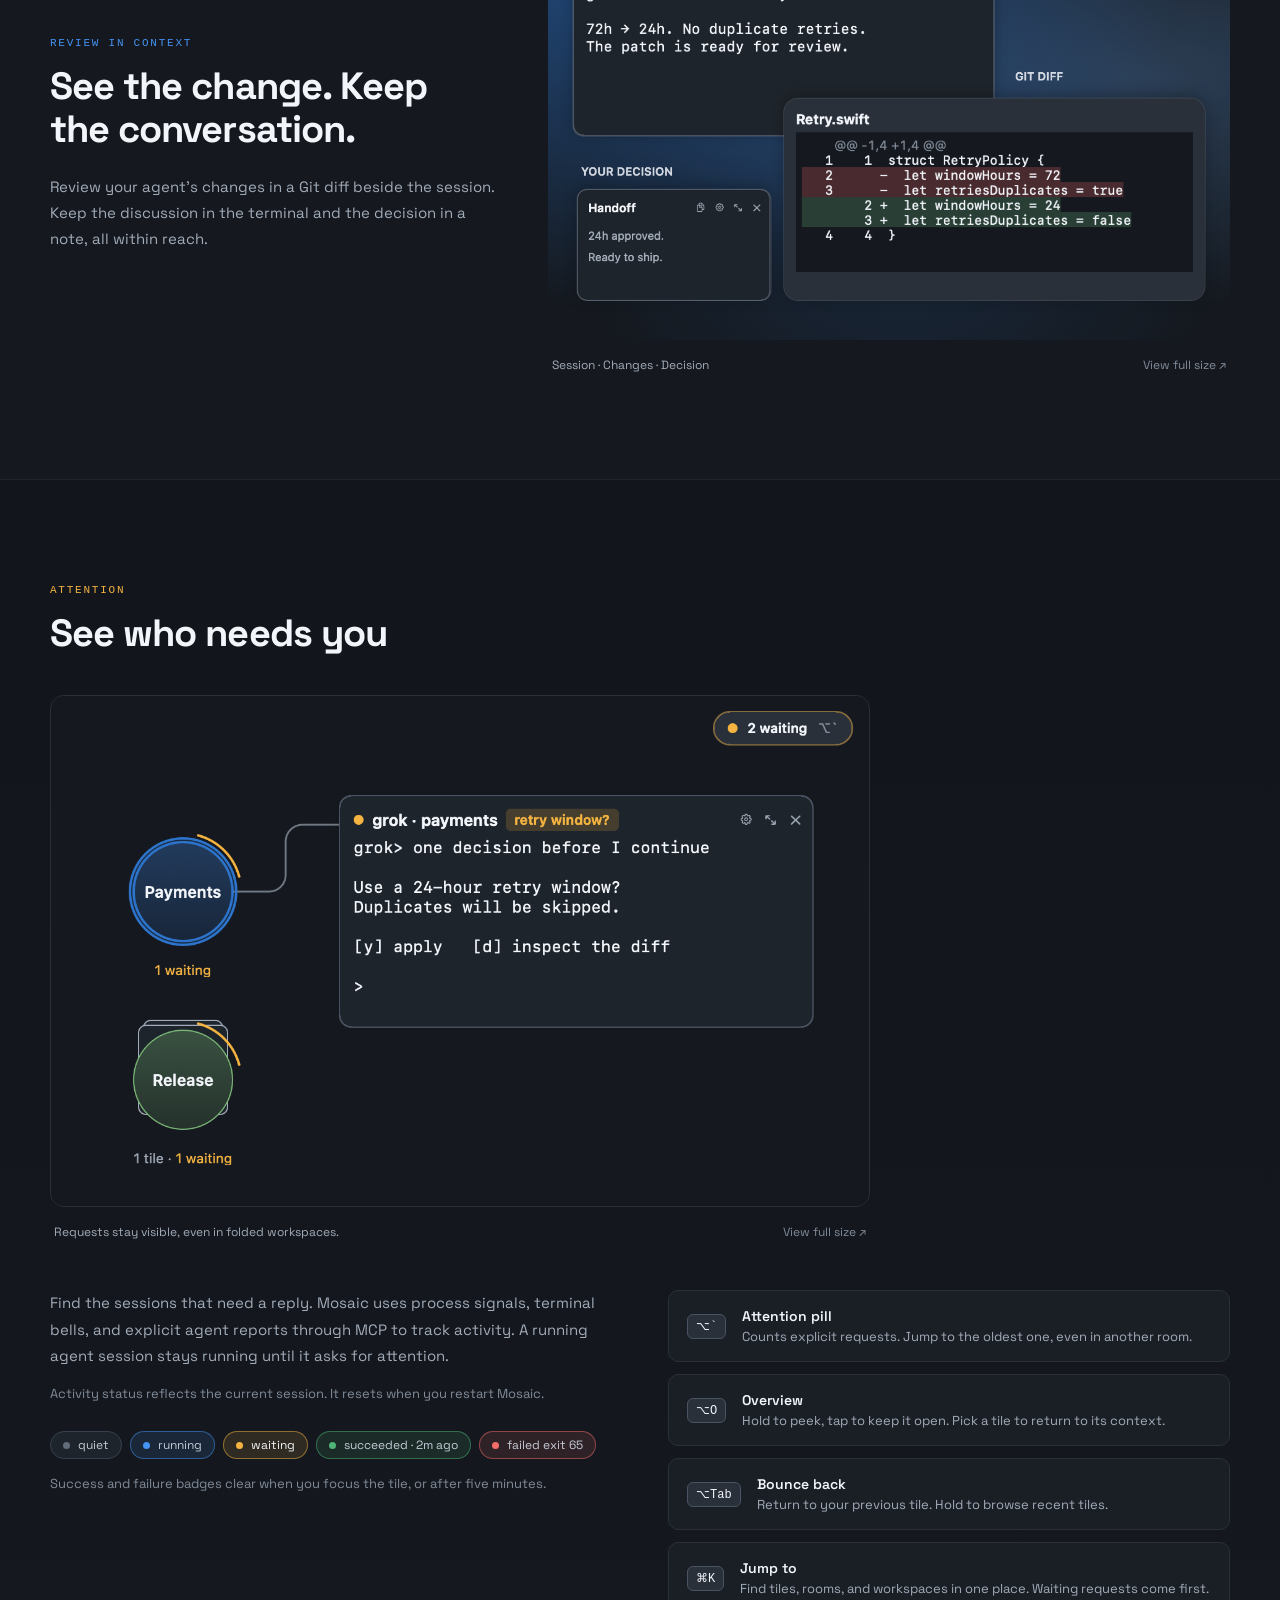
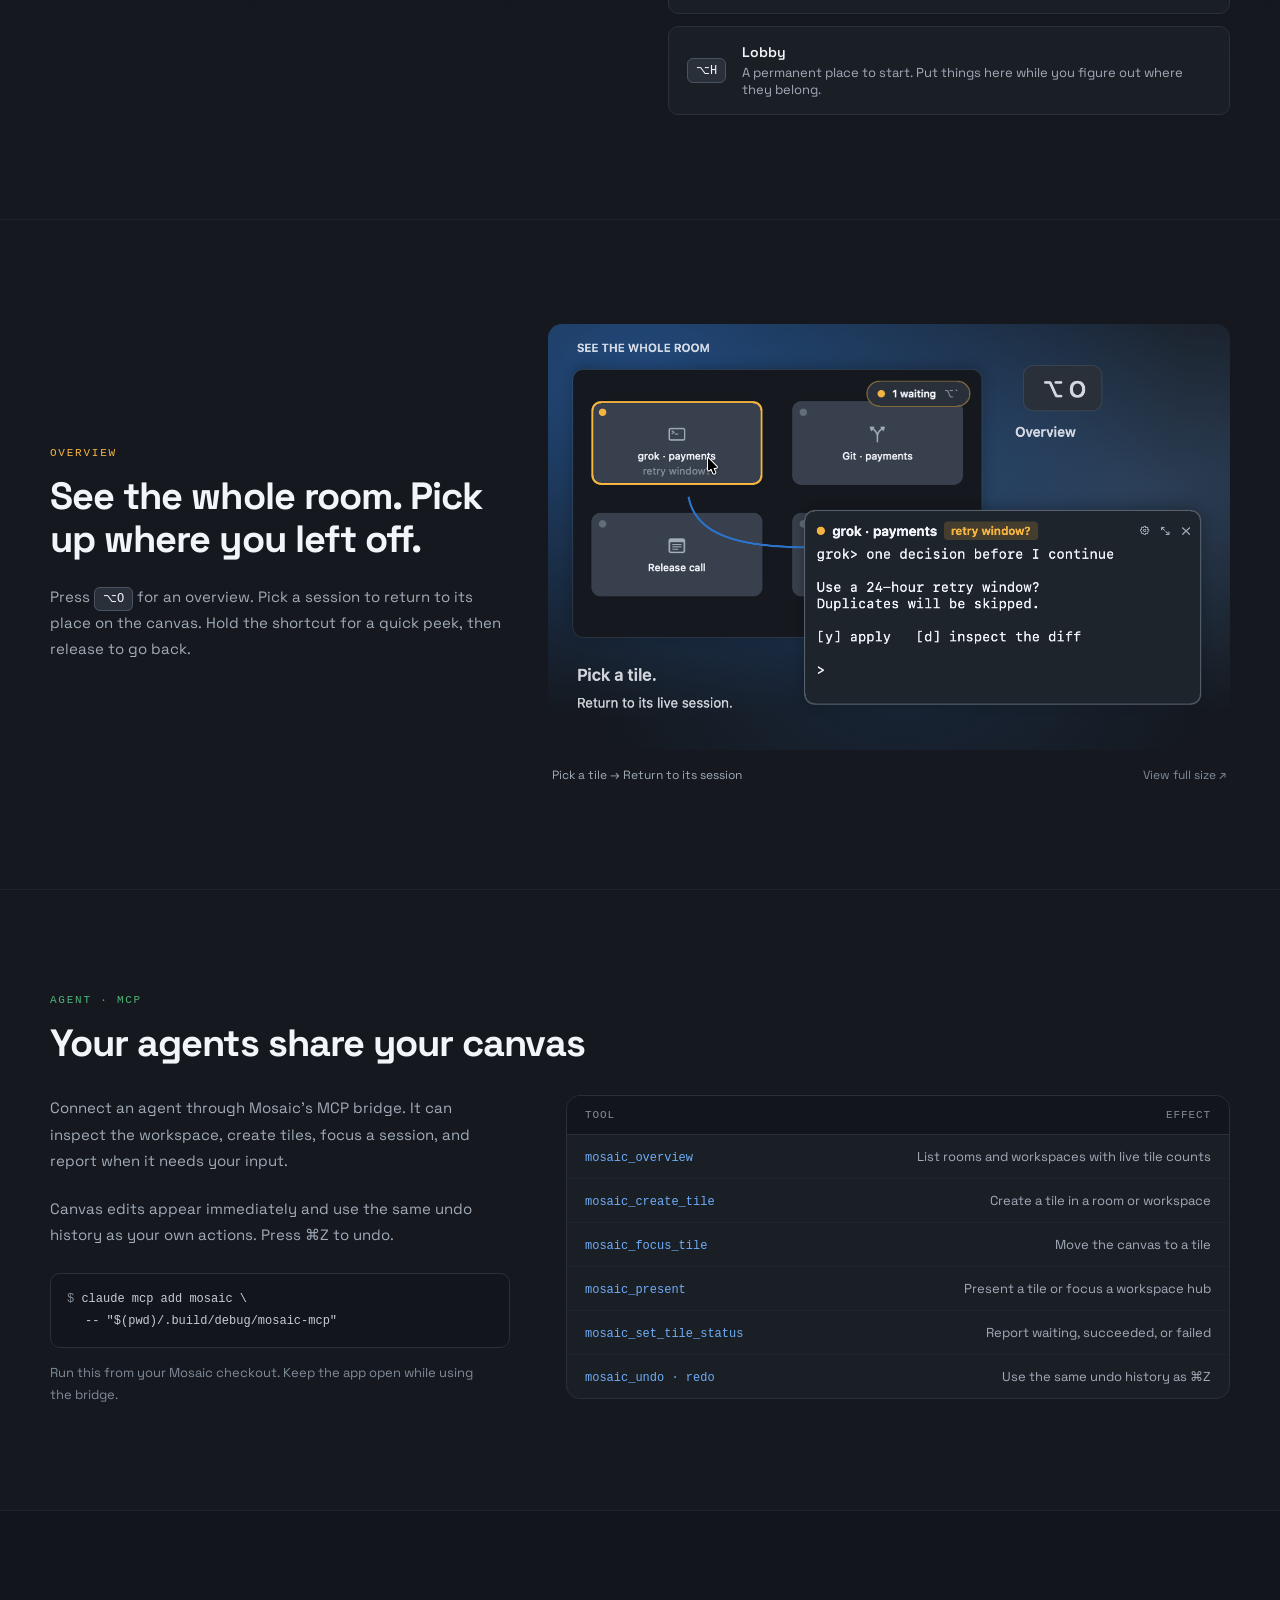
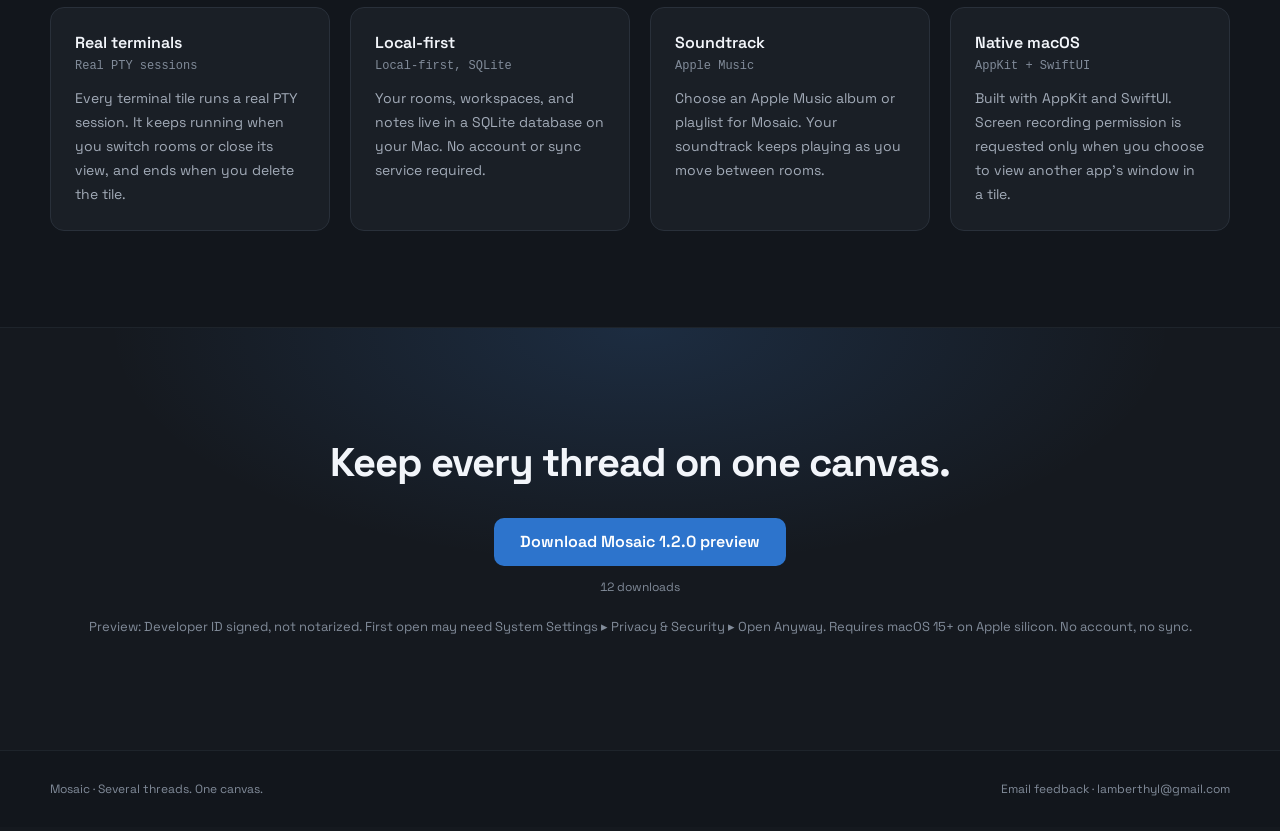
==== commit 33361b2b: "Publish Mosaic 1.2.0 (3)" ====
--- a/index.html
+++ b/index.html
@@ -41,7 +41,7 @@
         <p class="hero-description">Keep terminals, agents, changes, and notes together. See who needs you at a glance.</p>
         <p class="en-sub">Keep a session, its diff, and its notes connected. The waiting pill counts explicit asks.</p>
         <div class="cta-row">
-          <a id="mosaic-download-link" class="btn btn-lg btn-xl mosaic-download-link" href="https://github.com/Anderson-Hyl/mosaic-web/releases/download/v1.1.0/Mosaic-1.1.0-2.dmg">Download Mosaic 1.1.0 preview</a>
+          <a id="mosaic-download-link" class="btn btn-lg btn-xl mosaic-download-link" href="https://github.com/Anderson-Hyl/mosaic-web/releases/download/v1.2.0/Mosaic-1.2.0-3.dmg">Download Mosaic 1.2.0 preview</a>
           <span class="cta-note" id="mosaic-download-note">macOS 15+ · Apple silicon<br>Preview: Developer ID signed, not notarized. First open may need System Settings ▸ Privacy &amp; Security ▸ Open Anyway.</span>
         </div>
         <p class="download-count" data-download-count hidden></p>
@@ -258,7 +258,7 @@
   <section class="download" id="download">
     <h2>Keep every thread on one canvas.</h2>
     <div class="cta-row">
-      <a id="mosaic-download-link" class="btn btn-lg btn-xl mosaic-download-link" href="https://github.com/Anderson-Hyl/mosaic-web/releases/download/v1.1.0/Mosaic-1.1.0-2.dmg">Download Mosaic 1.1.0 preview</a>
+      <a id="mosaic-download-link" class="btn btn-lg btn-xl mosaic-download-link" href="https://github.com/Anderson-Hyl/mosaic-web/releases/download/v1.2.0/Mosaic-1.2.0-3.dmg">Download Mosaic 1.2.0 preview</a>
     </div>
     <p class="download-count" data-download-count hidden></p>
     <p class="muted" id="mosaic-download-disclaimer" style="margin-top:20px">Preview: Developer ID signed, not notarized. First open may need System Settings ▸ Privacy &amp; Security ▸ Open Anyway. Requires macOS 15+ on Apple silicon. No account, no sync.</p>
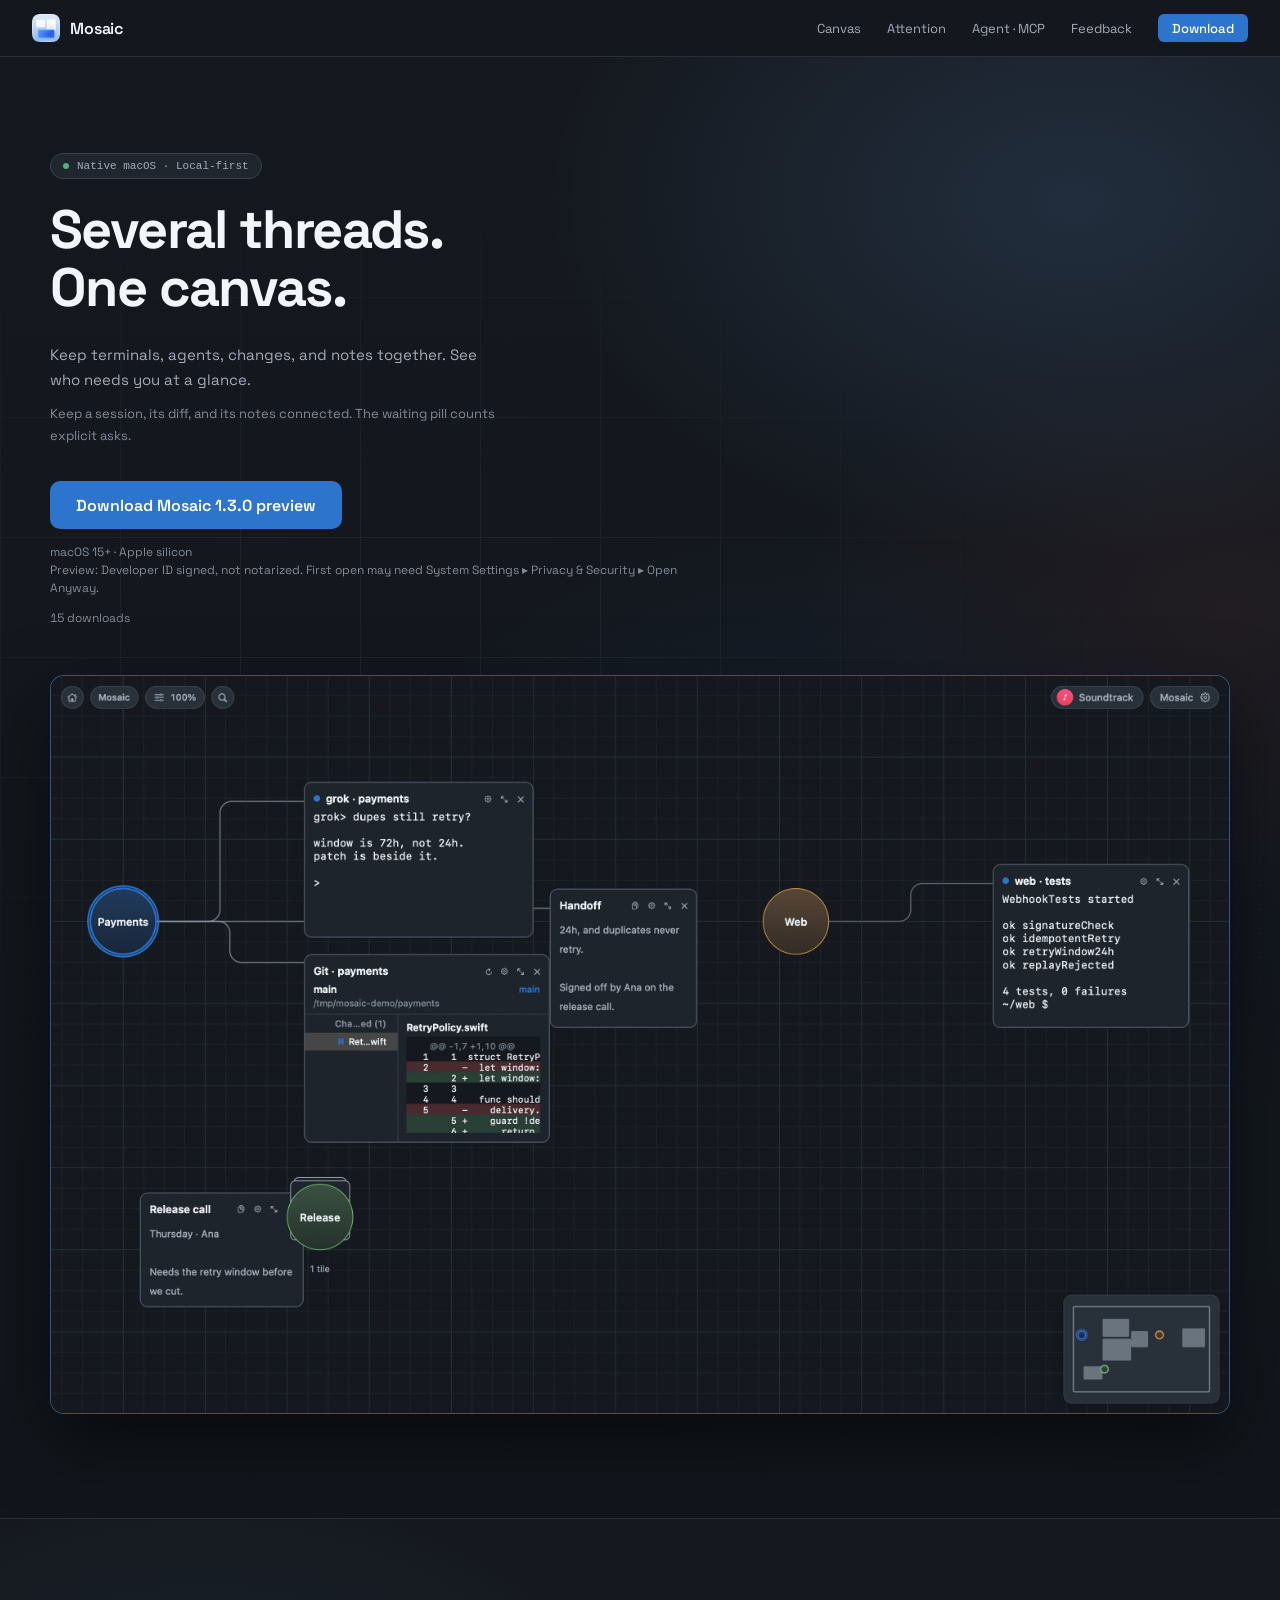
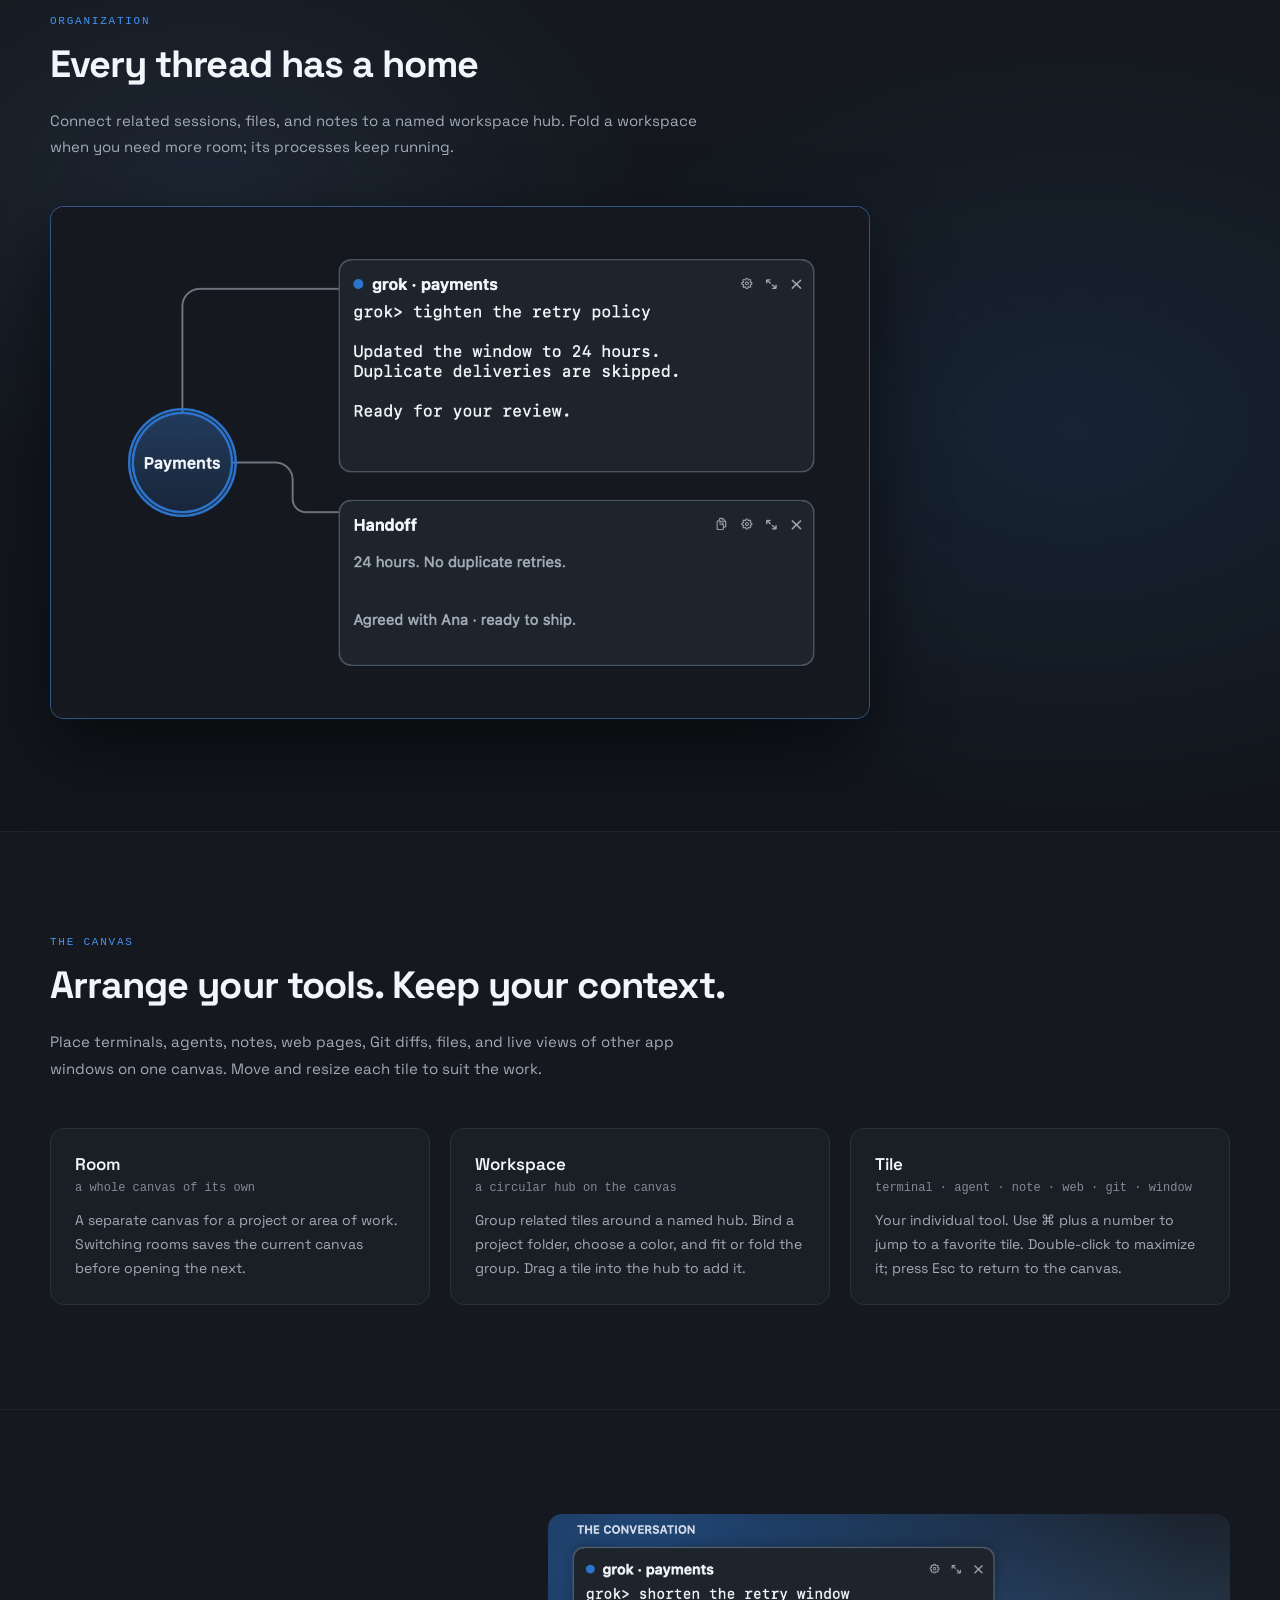
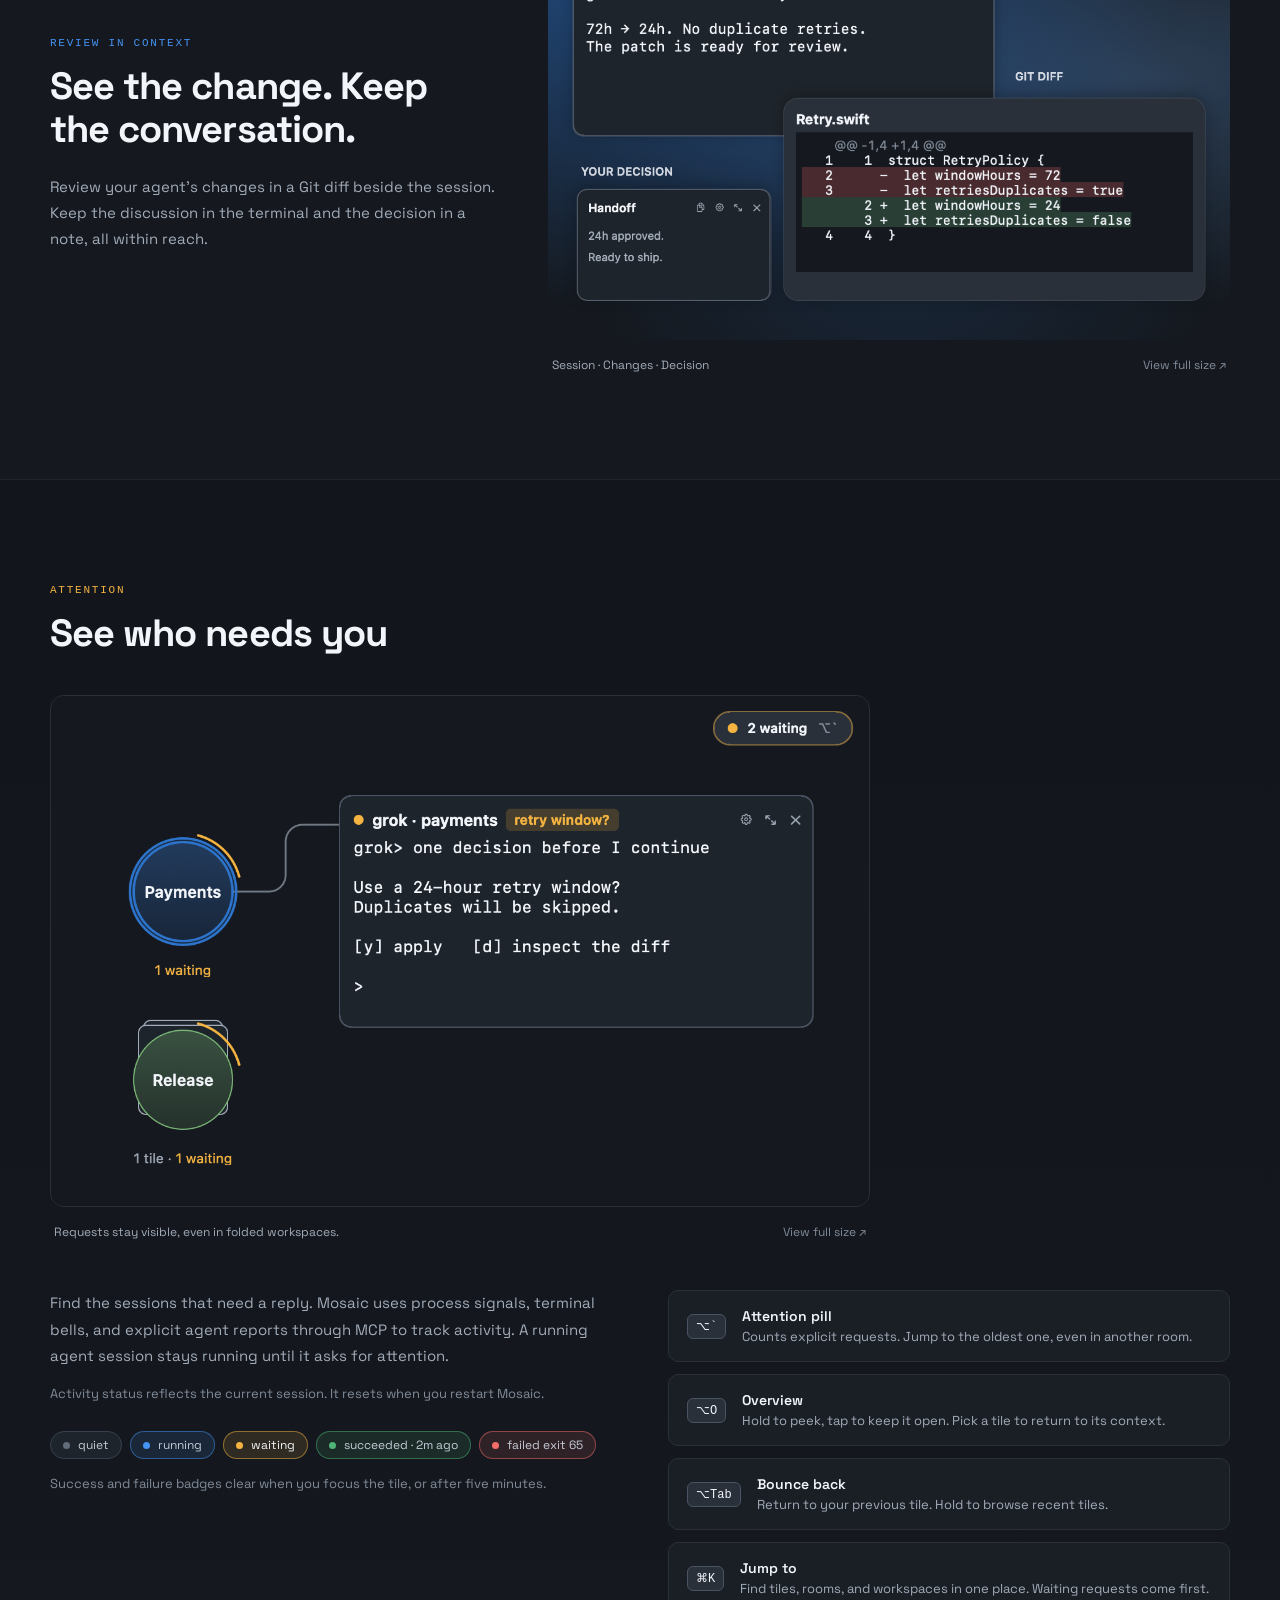
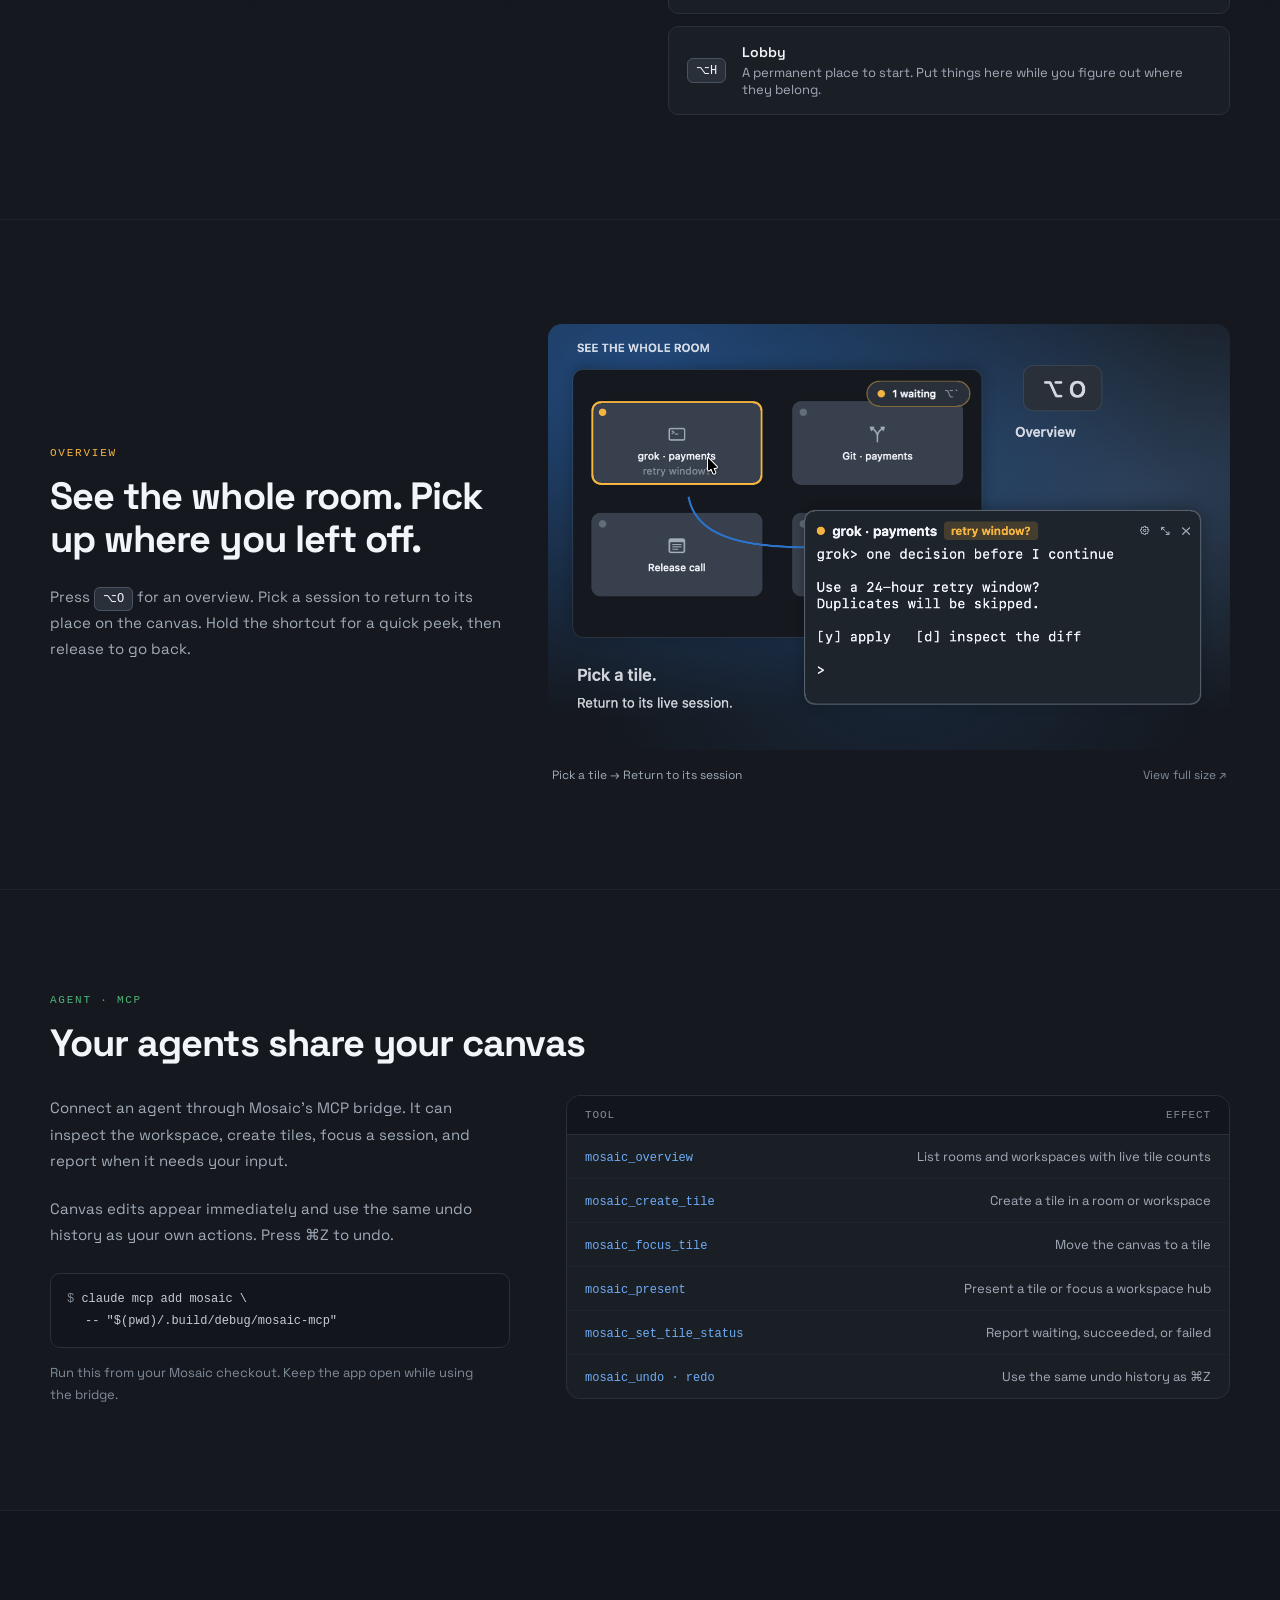
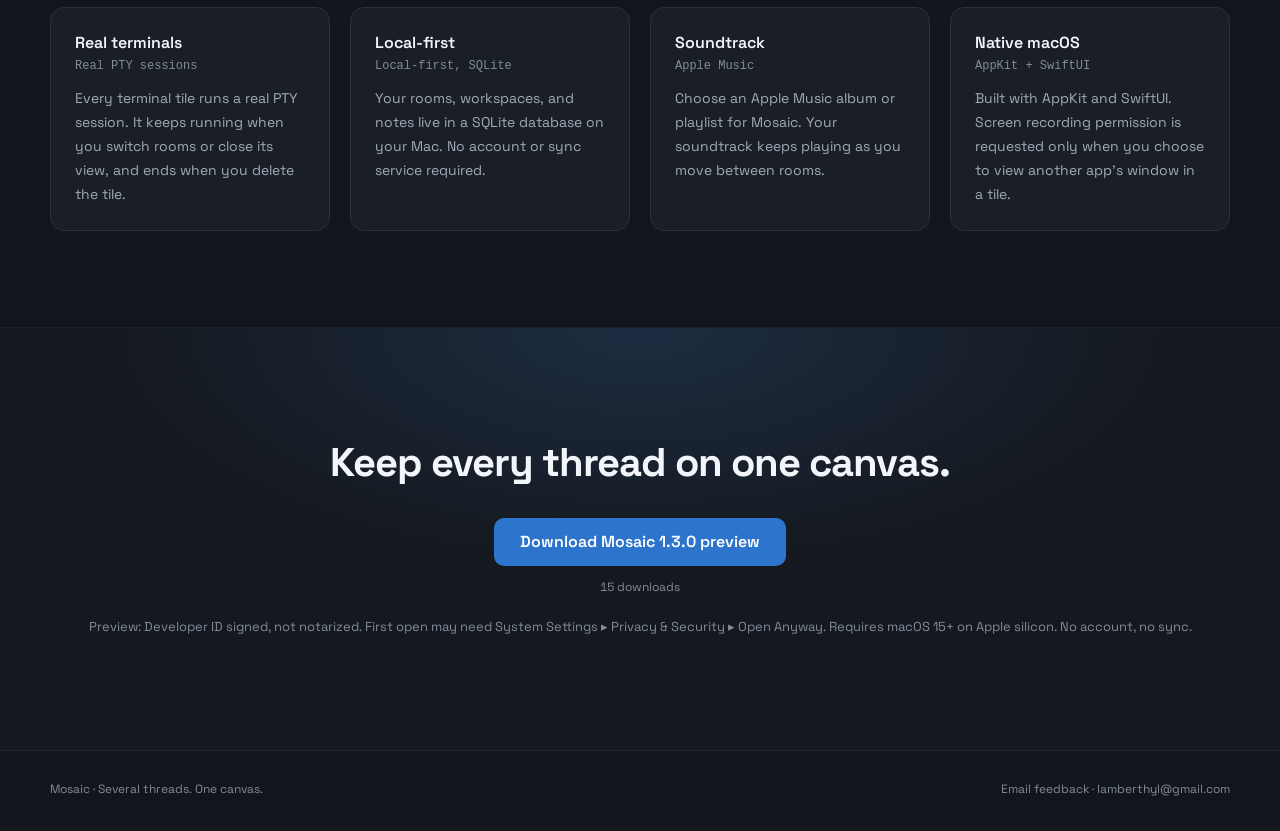
==== commit 5088d870: "Publish Mosaic 1.3.0 (4)" ====
--- a/index.html
+++ b/index.html
@@ -41,7 +41,7 @@
         <p class="hero-description">Keep terminals, agents, changes, and notes together. See who needs you at a glance.</p>
         <p class="en-sub">Keep a session, its diff, and its notes connected. The waiting pill counts explicit asks.</p>
         <div class="cta-row">
-          <a id="mosaic-download-link" class="btn btn-lg btn-xl mosaic-download-link" href="https://github.com/Anderson-Hyl/mosaic-web/releases/download/v1.2.0/Mosaic-1.2.0-3.dmg">Download Mosaic 1.2.0 preview</a>
+          <a id="mosaic-download-link" class="btn btn-lg btn-xl mosaic-download-link" href="https://github.com/Anderson-Hyl/mosaic-web/releases/download/v1.3.0/Mosaic-1.3.0-4.dmg">Download Mosaic 1.3.0 preview</a>
           <span class="cta-note" id="mosaic-download-note">macOS 15+ · Apple silicon<br>Preview: Developer ID signed, not notarized. First open may need System Settings ▸ Privacy &amp; Security ▸ Open Anyway.</span>
         </div>
         <p class="download-count" data-download-count hidden></p>
@@ -258,7 +258,7 @@
   <section class="download" id="download">
     <h2>Keep every thread on one canvas.</h2>
     <div class="cta-row">
-      <a id="mosaic-download-link" class="btn btn-lg btn-xl mosaic-download-link" href="https://github.com/Anderson-Hyl/mosaic-web/releases/download/v1.2.0/Mosaic-1.2.0-3.dmg">Download Mosaic 1.2.0 preview</a>
+      <a id="mosaic-download-link" class="btn btn-lg btn-xl mosaic-download-link" href="https://github.com/Anderson-Hyl/mosaic-web/releases/download/v1.3.0/Mosaic-1.3.0-4.dmg">Download Mosaic 1.3.0 preview</a>
     </div>
     <p class="download-count" data-download-count hidden></p>
     <p class="muted" id="mosaic-download-disclaimer" style="margin-top:20px">Preview: Developer ID signed, not notarized. First open may need System Settings ▸ Privacy &amp; Security ▸ Open Anyway. Requires macOS 15+ on Apple silicon. No account, no sync.</p>
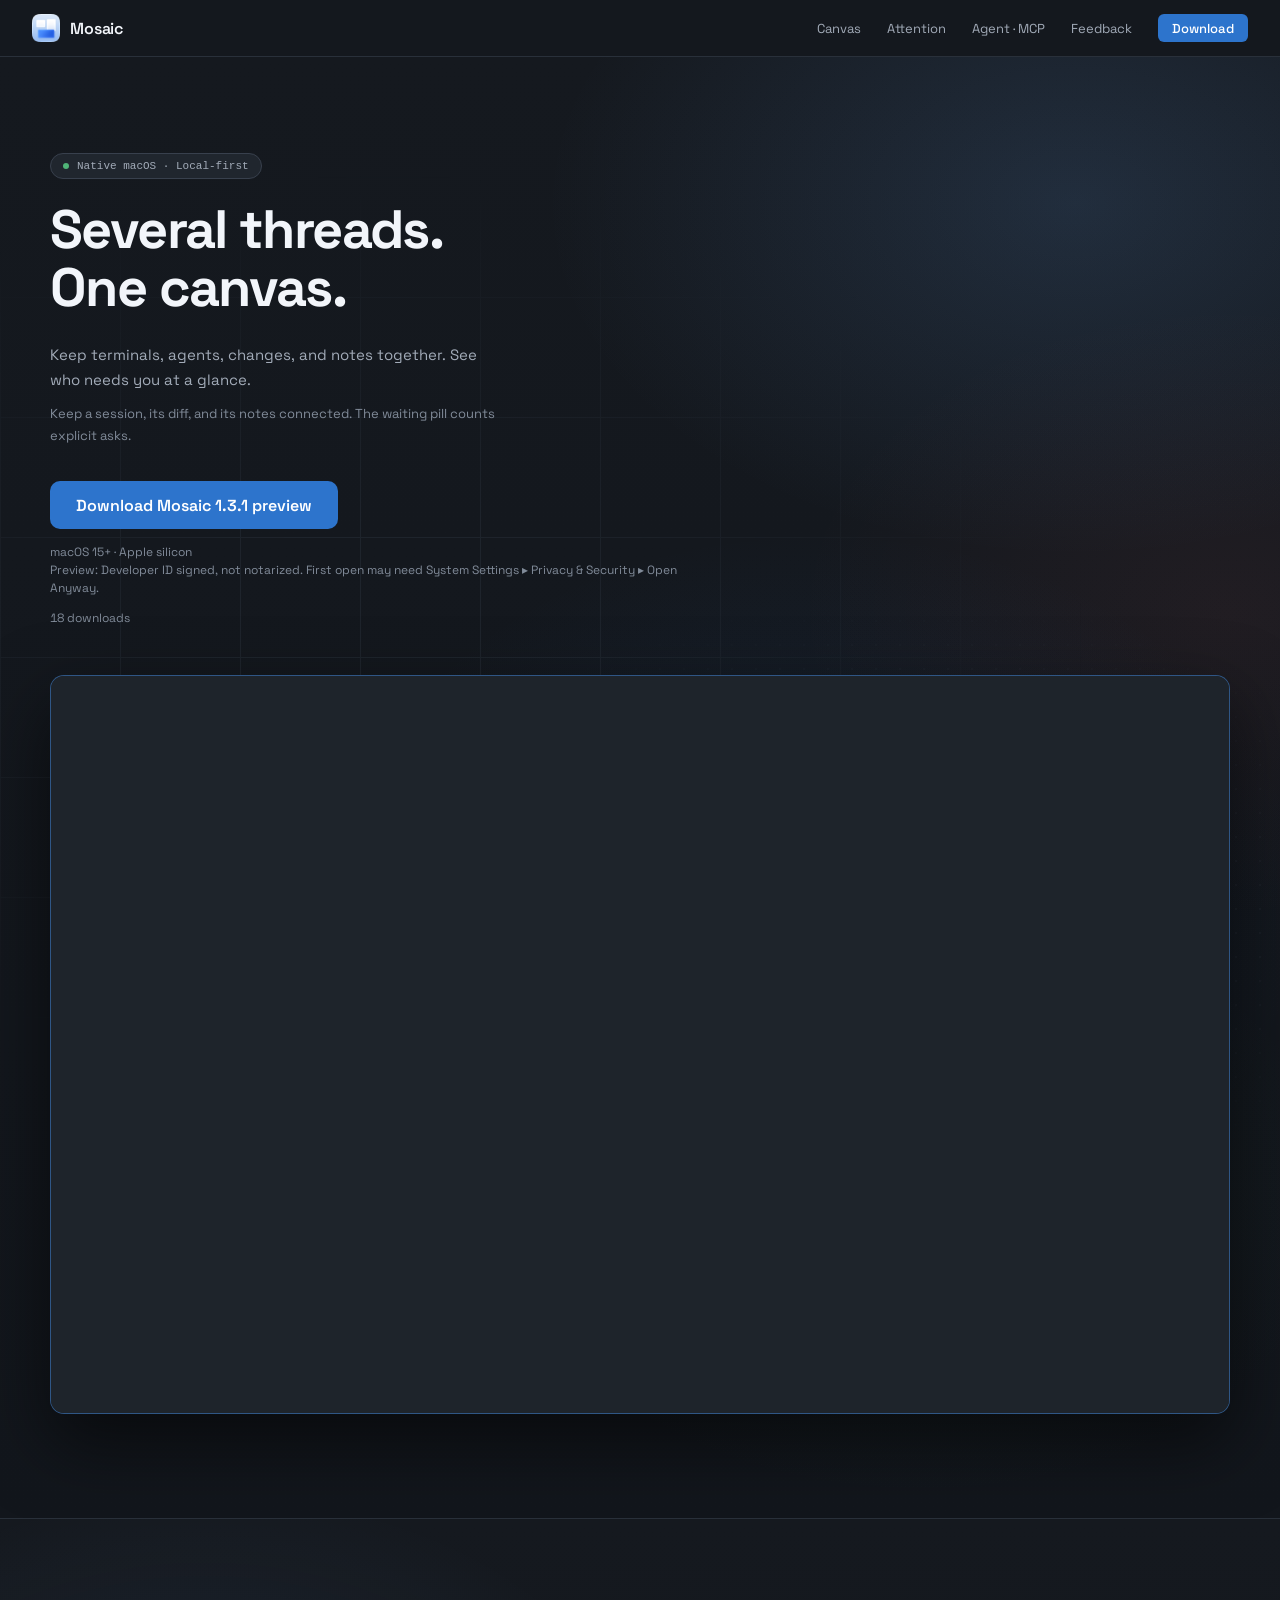
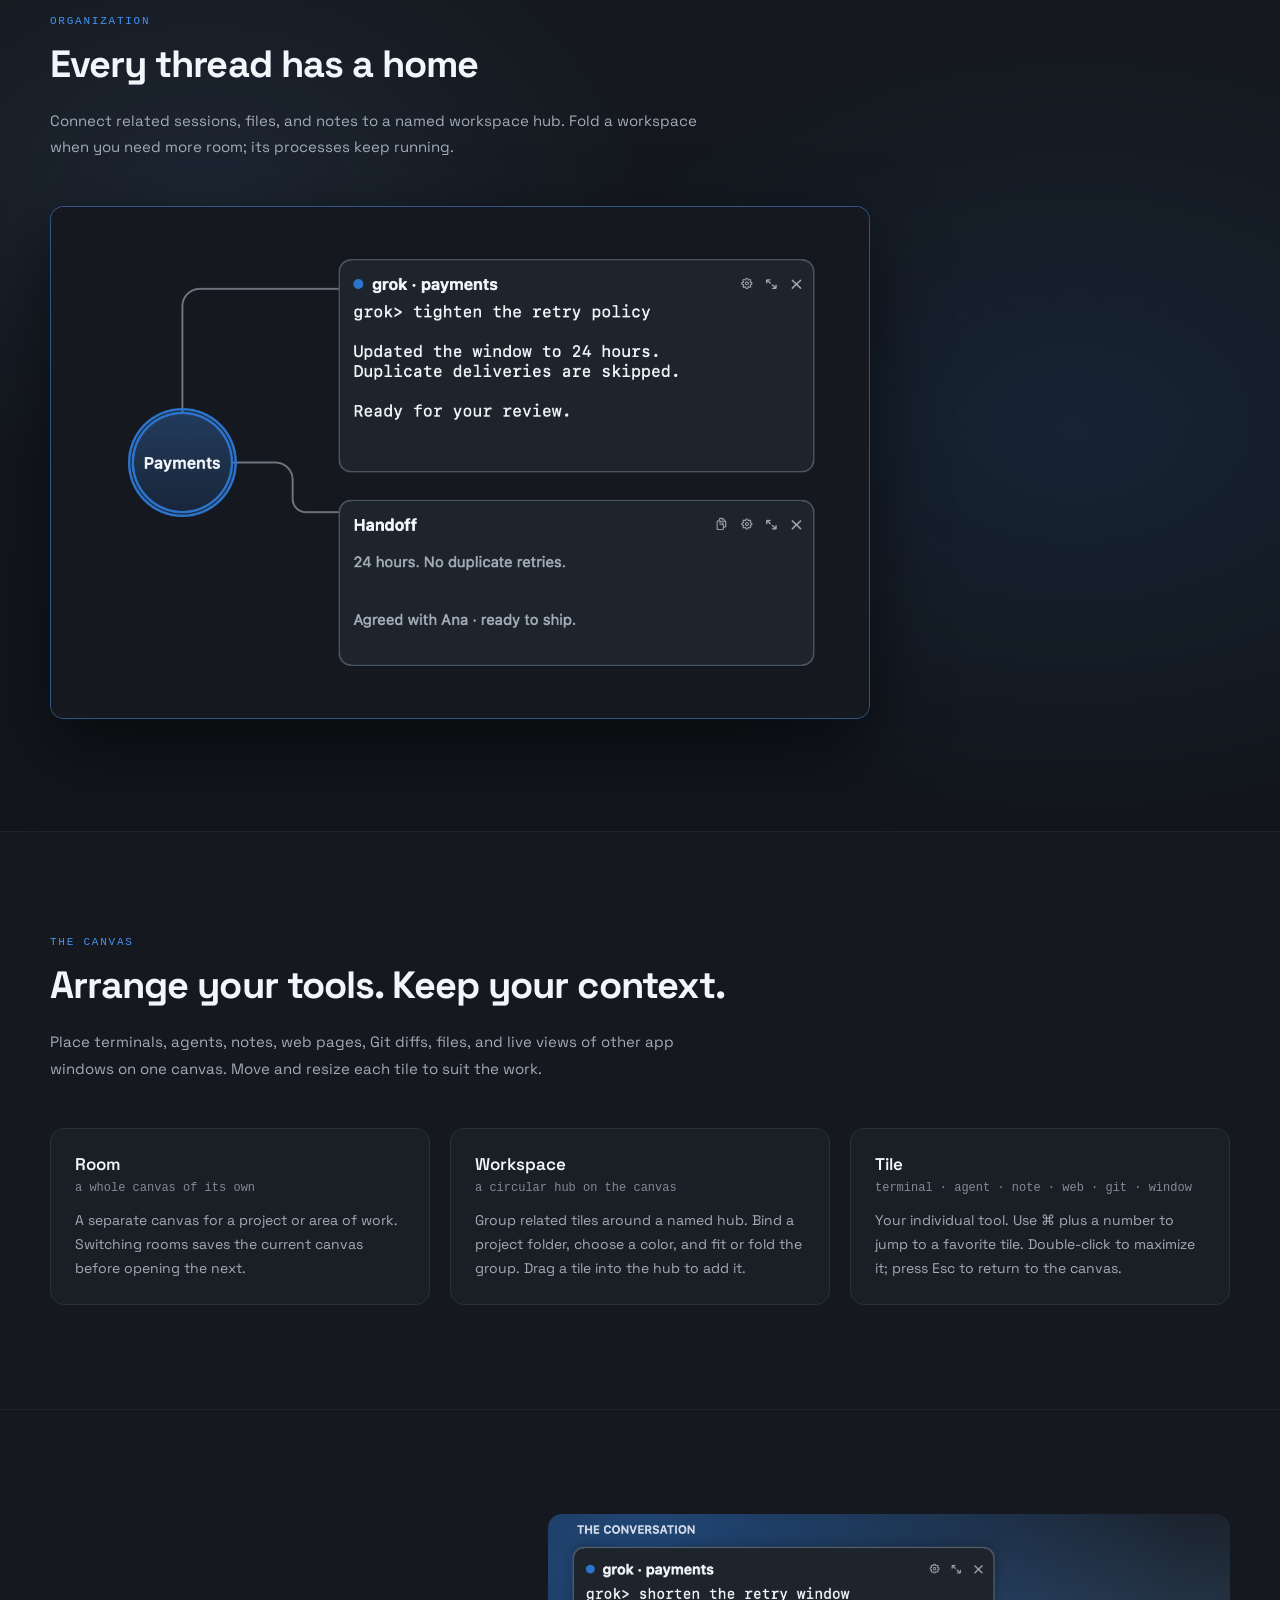
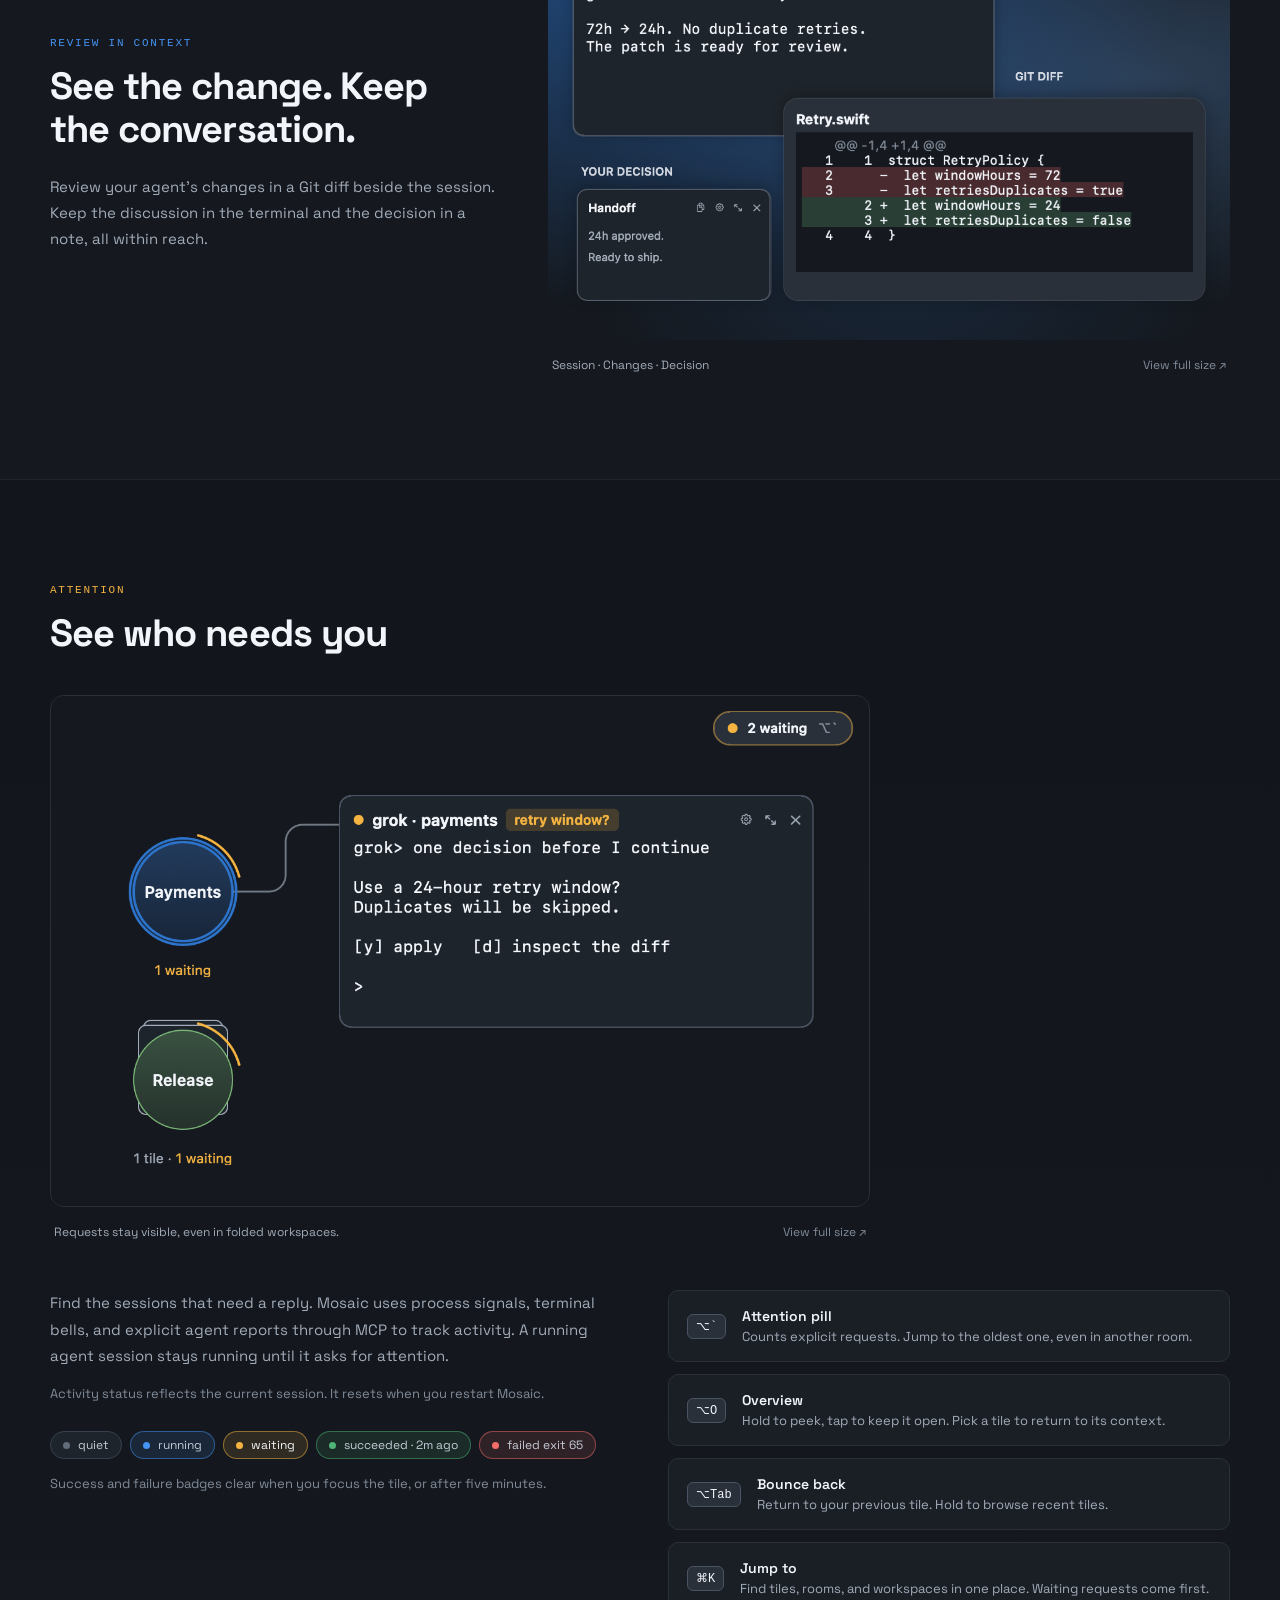
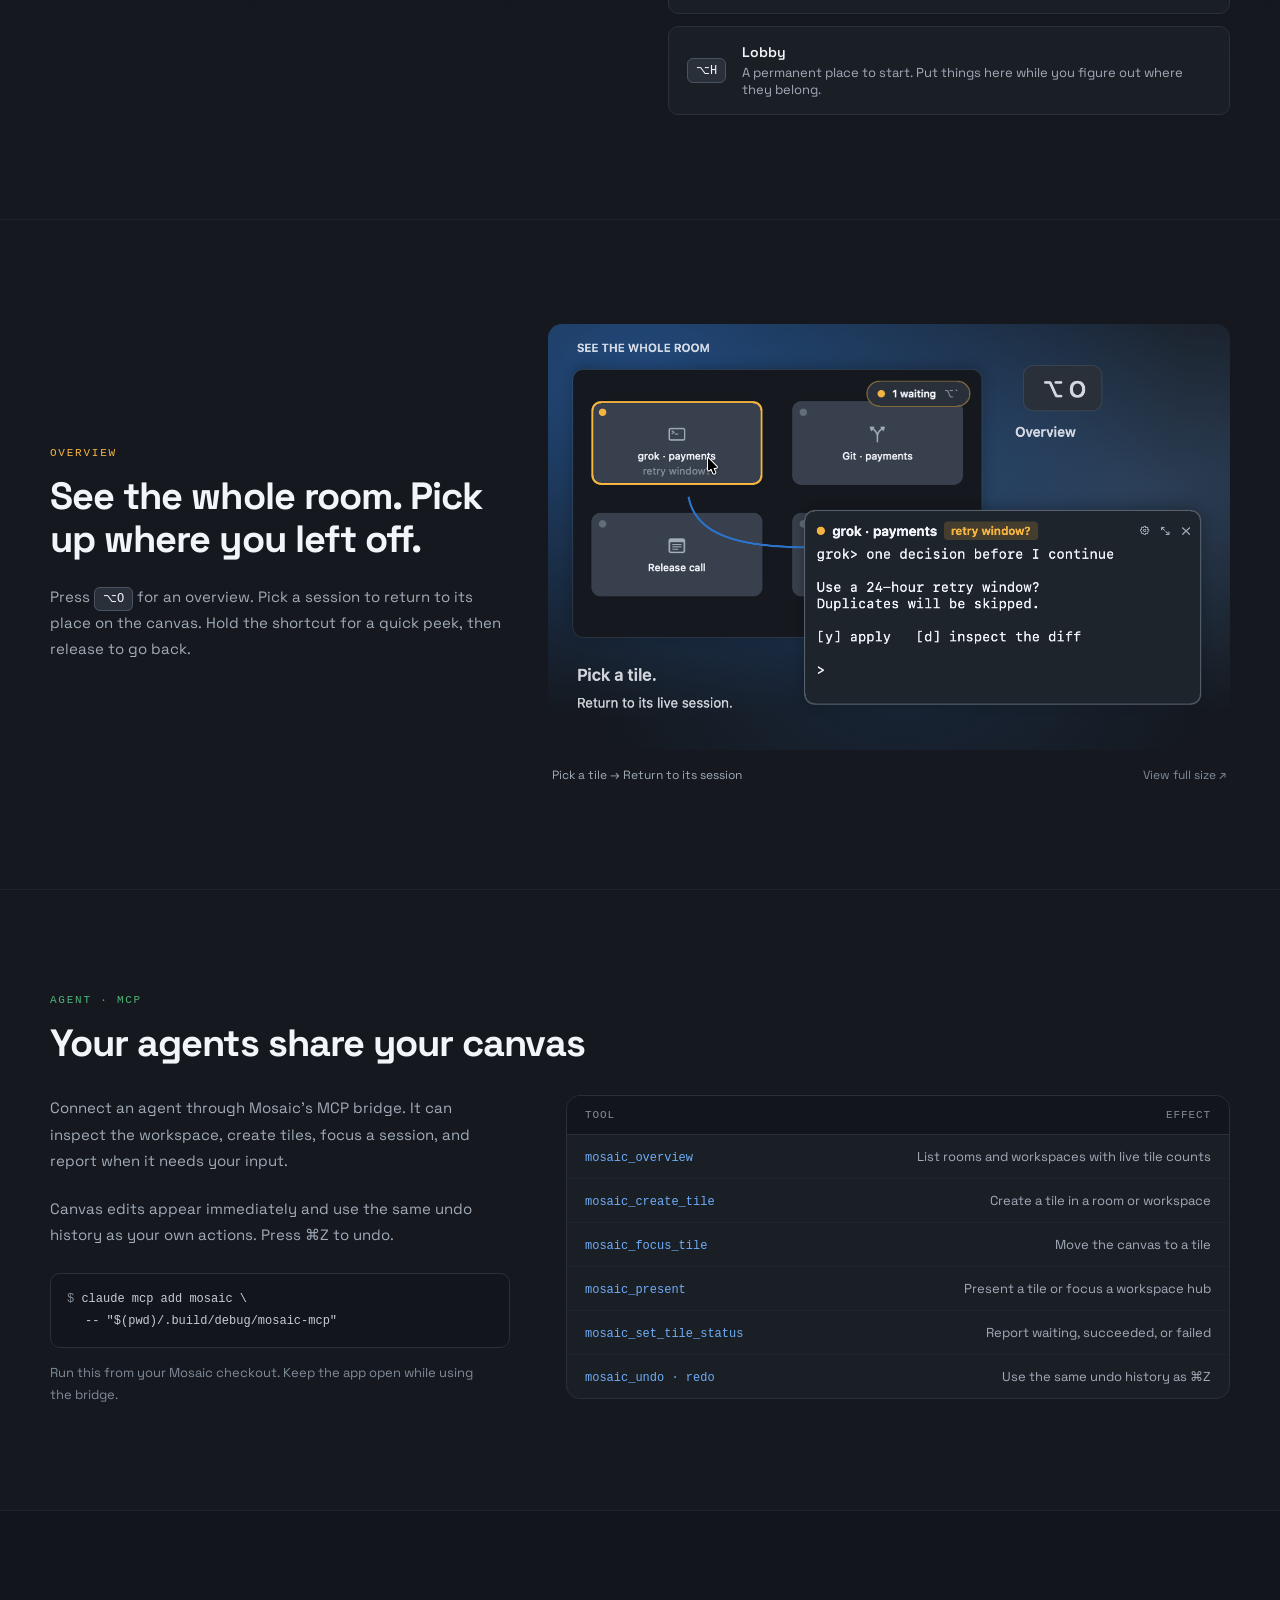
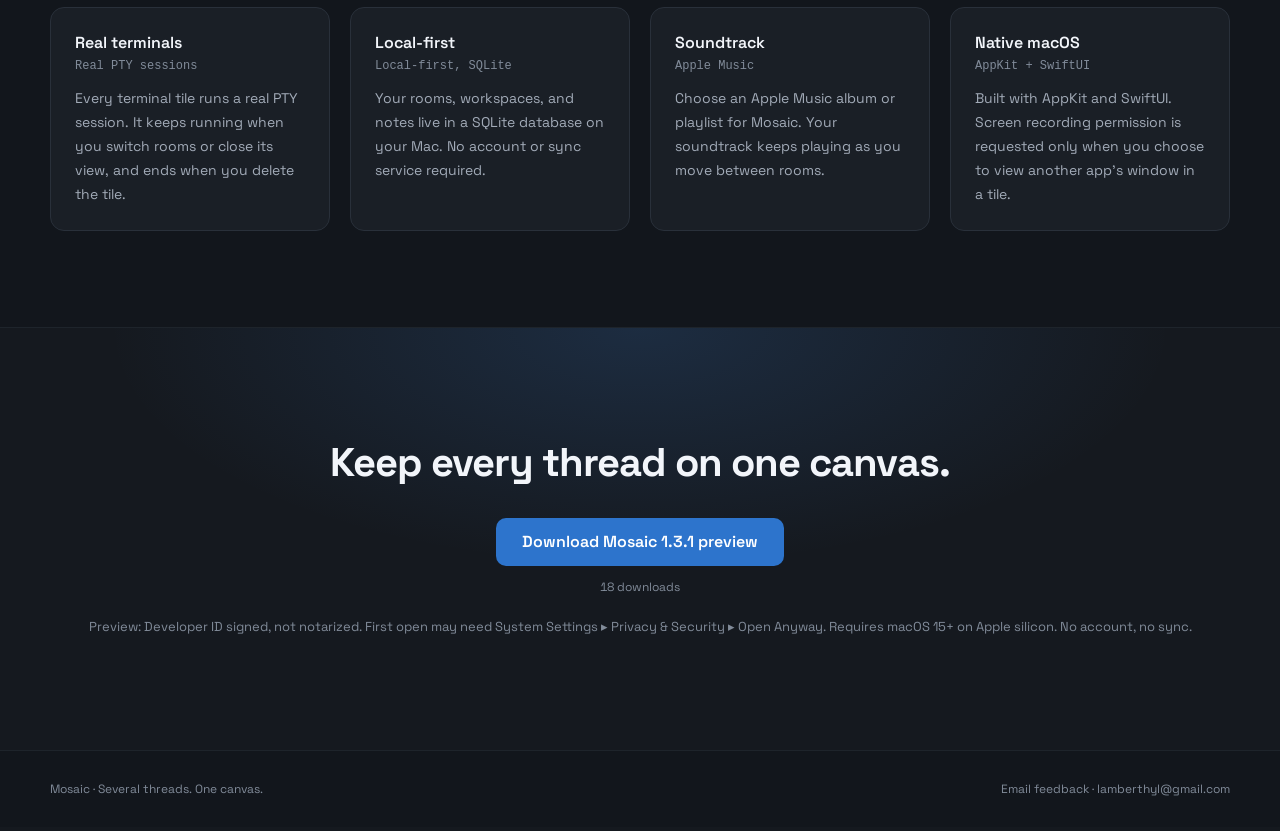
==== commit 3cc2f548: "Publish Mosaic 1.3.1 (5)" ====
--- a/index.html
+++ b/index.html
@@ -41,7 +41,7 @@
         <p class="hero-description">Keep terminals, agents, changes, and notes together. See who needs you at a glance.</p>
         <p class="en-sub">Keep a session, its diff, and its notes connected. The waiting pill counts explicit asks.</p>
         <div class="cta-row">
-          <a id="mosaic-download-link" class="btn btn-lg btn-xl mosaic-download-link" href="https://github.com/Anderson-Hyl/mosaic-web/releases/download/v1.3.0/Mosaic-1.3.0-4.dmg">Download Mosaic 1.3.0 preview</a>
+          <a id="mosaic-download-link" class="btn btn-lg btn-xl mosaic-download-link" href="https://github.com/Anderson-Hyl/mosaic-web/releases/download/v1.3.1/Mosaic-1.3.1-5.dmg">Download Mosaic 1.3.1 preview</a>
           <span class="cta-note" id="mosaic-download-note">macOS 15+ · Apple silicon<br>Preview: Developer ID signed, not notarized. First open may need System Settings ▸ Privacy &amp; Security ▸ Open Anyway.</span>
         </div>
         <p class="download-count" data-download-count hidden></p>
@@ -258,7 +258,7 @@
   <section class="download" id="download">
     <h2>Keep every thread on one canvas.</h2>
     <div class="cta-row">
-      <a id="mosaic-download-link" class="btn btn-lg btn-xl mosaic-download-link" href="https://github.com/Anderson-Hyl/mosaic-web/releases/download/v1.3.0/Mosaic-1.3.0-4.dmg">Download Mosaic 1.3.0 preview</a>
+      <a id="mosaic-download-link" class="btn btn-lg btn-xl mosaic-download-link" href="https://github.com/Anderson-Hyl/mosaic-web/releases/download/v1.3.1/Mosaic-1.3.1-5.dmg">Download Mosaic 1.3.1 preview</a>
     </div>
     <p class="download-count" data-download-count hidden></p>
     <p class="muted" id="mosaic-download-disclaimer" style="margin-top:20px">Preview: Developer ID signed, not notarized. First open may need System Settings ▸ Privacy &amp; Security ▸ Open Anyway. Requires macOS 15+ on Apple silicon. No account, no sync.</p>
